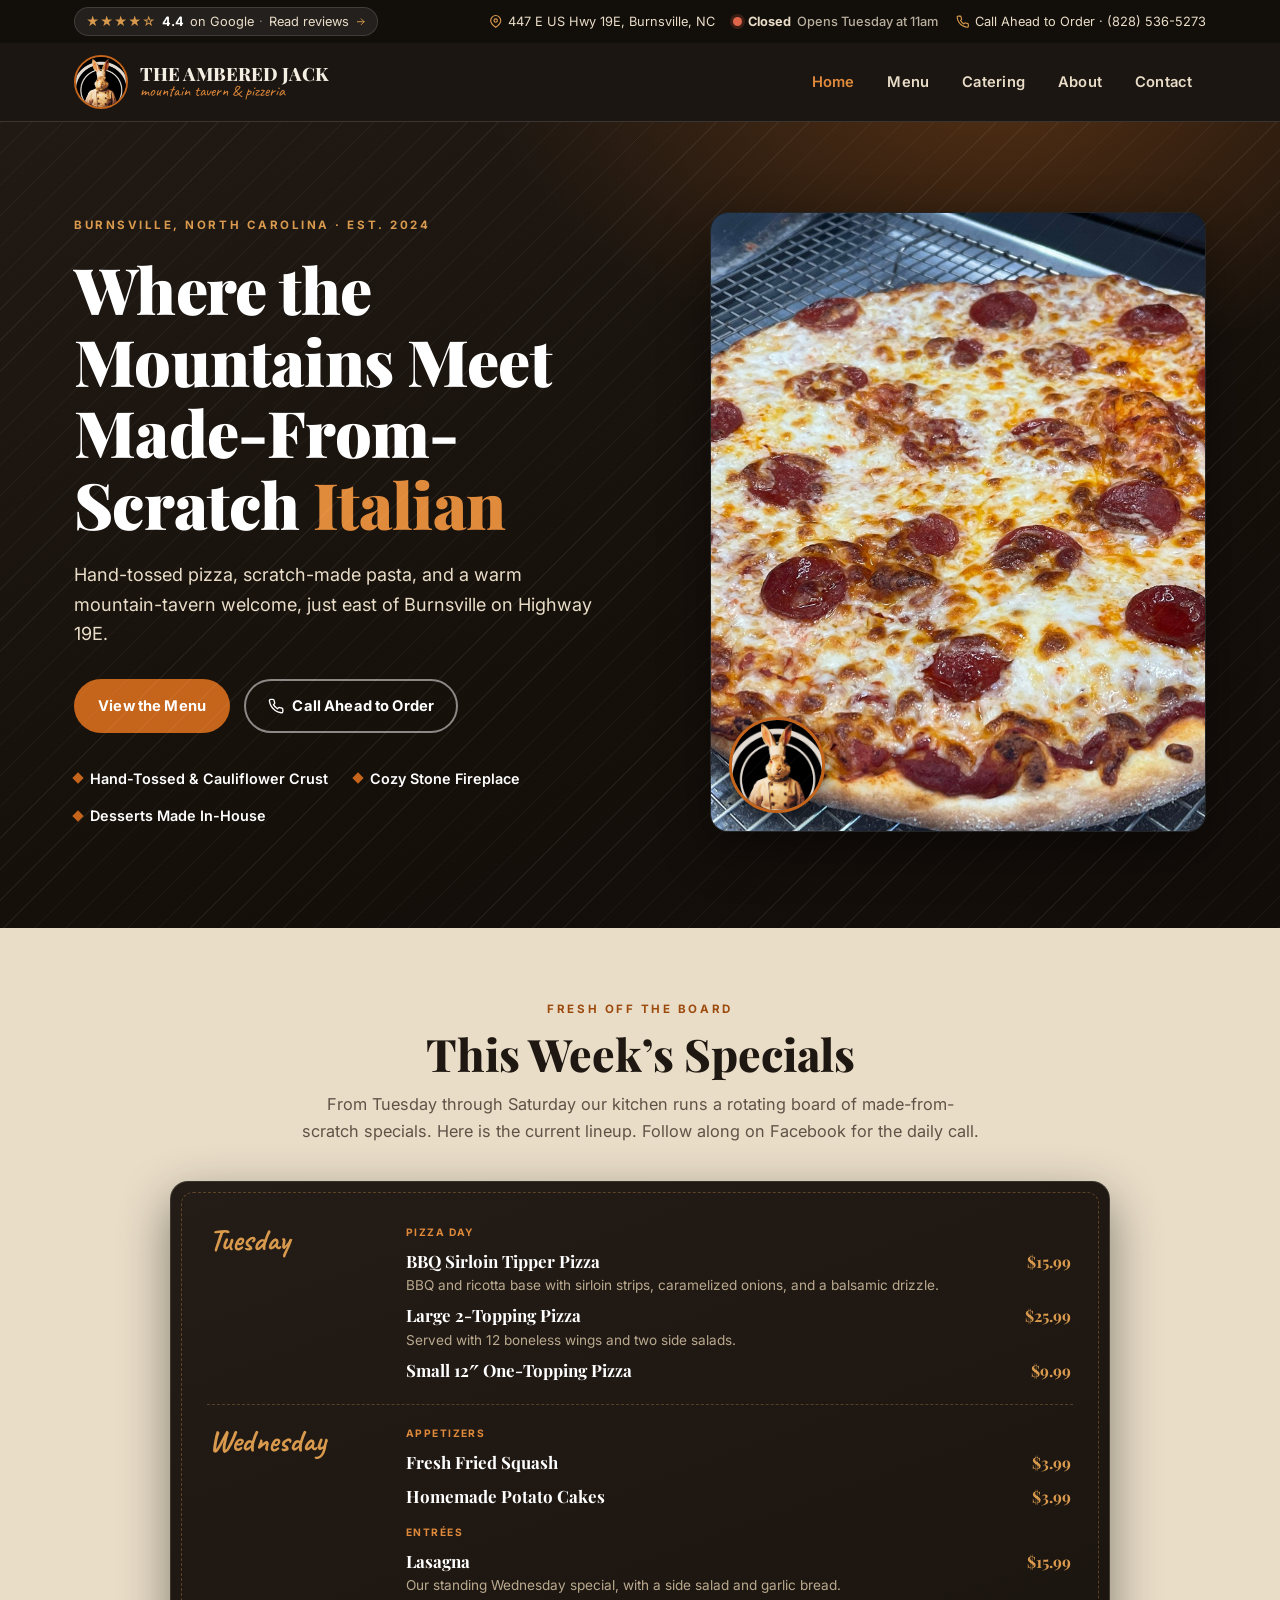
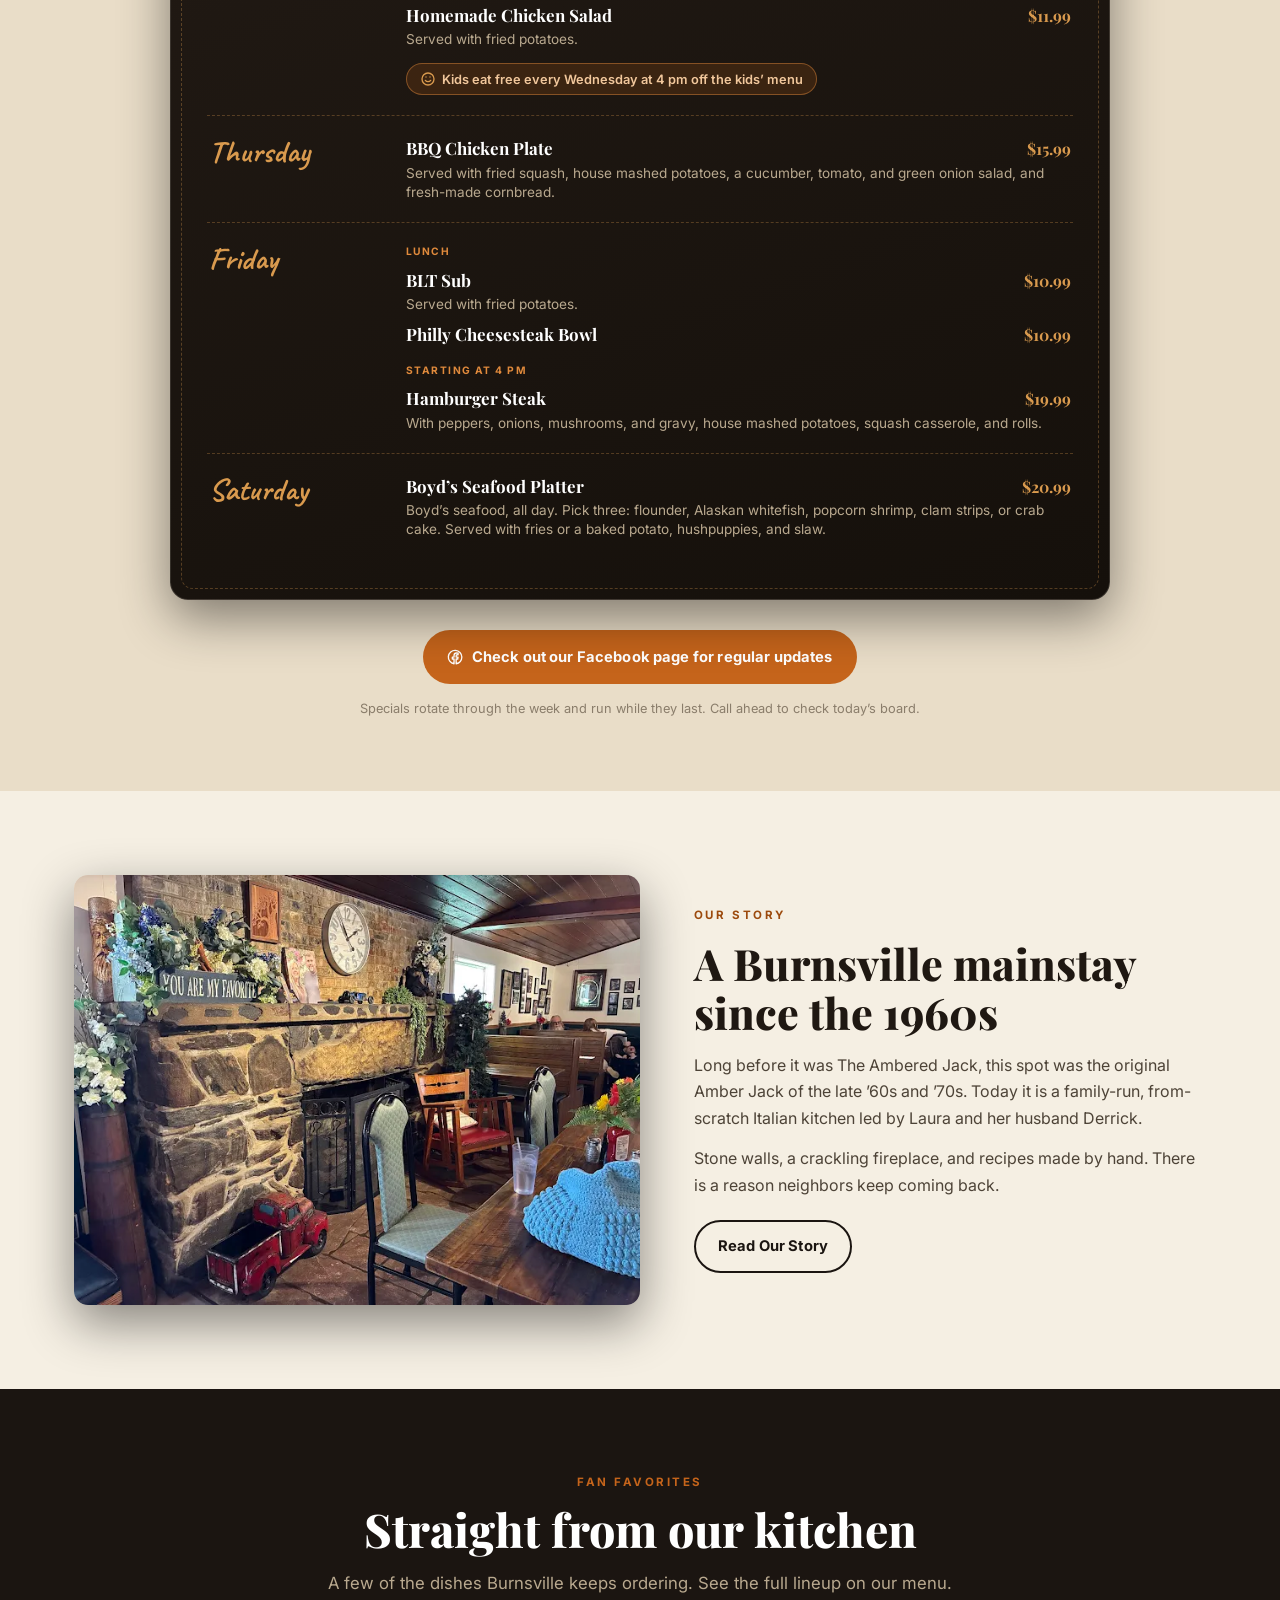
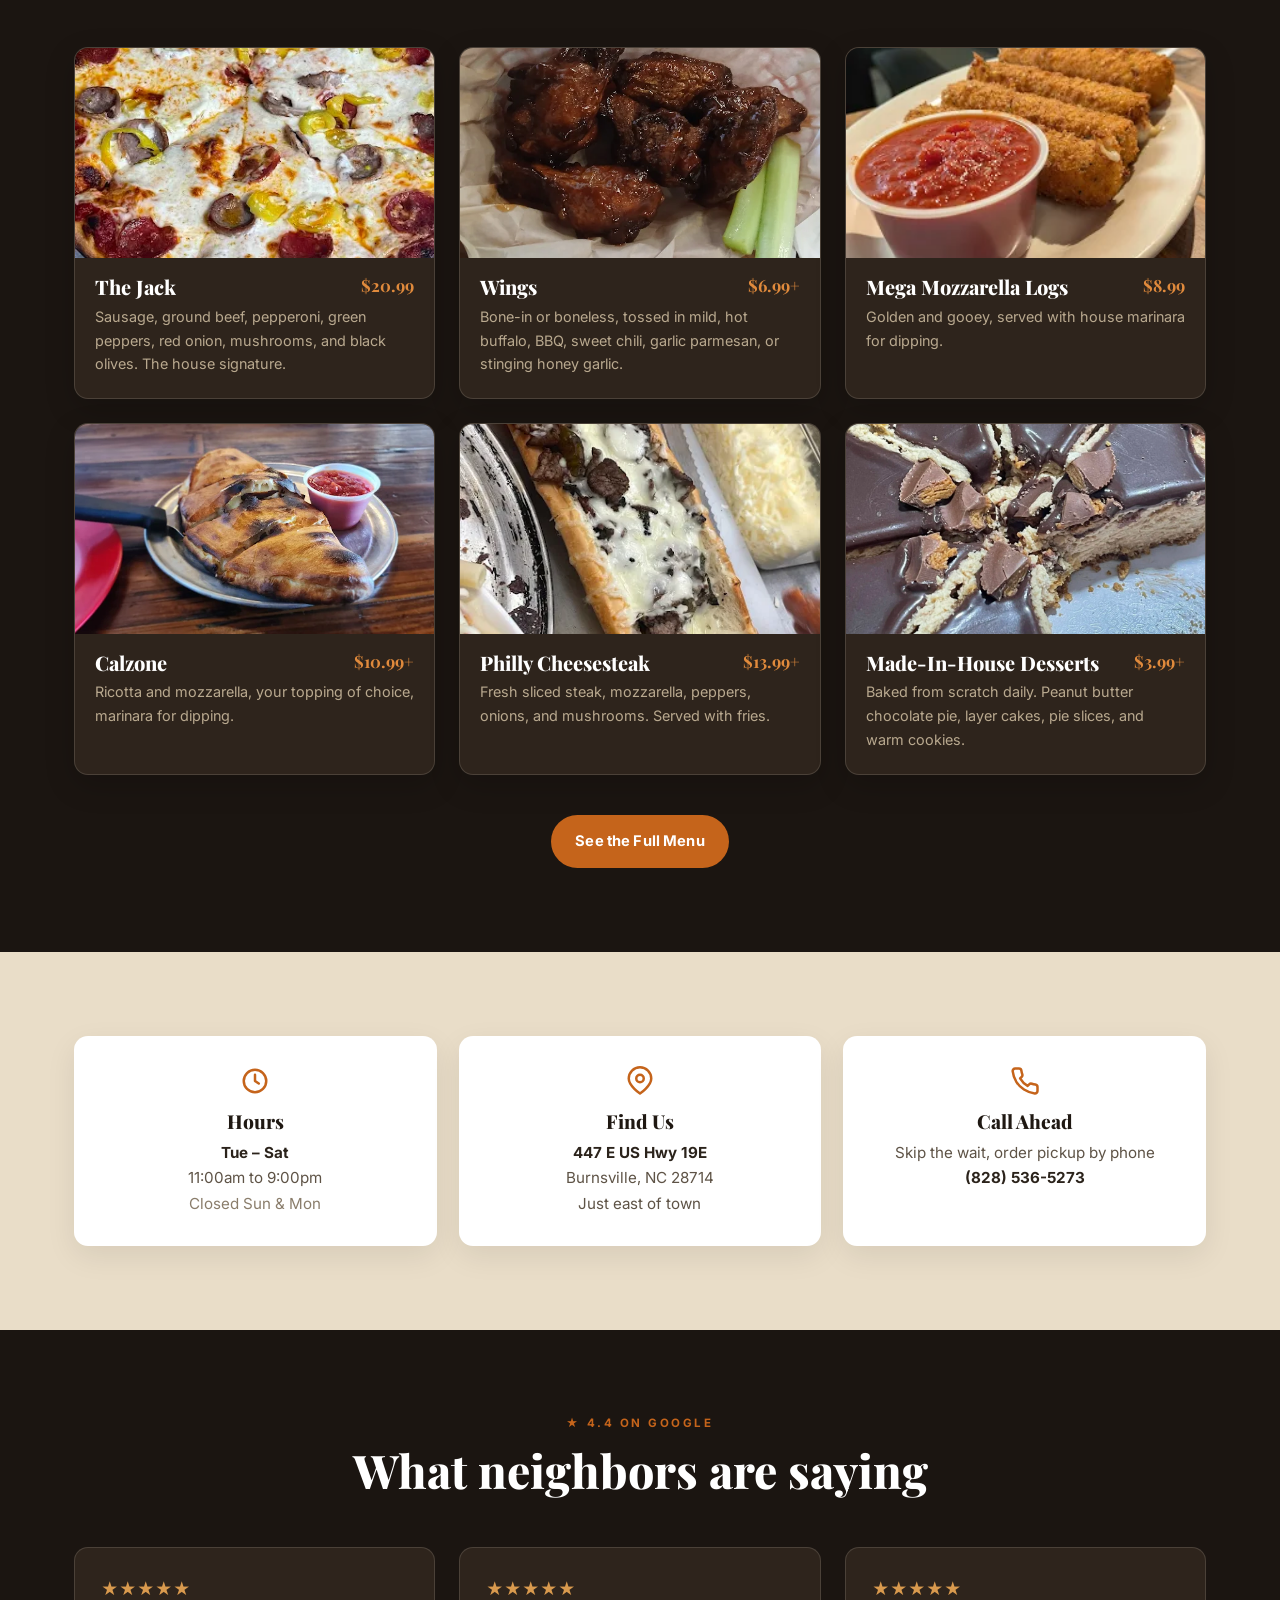
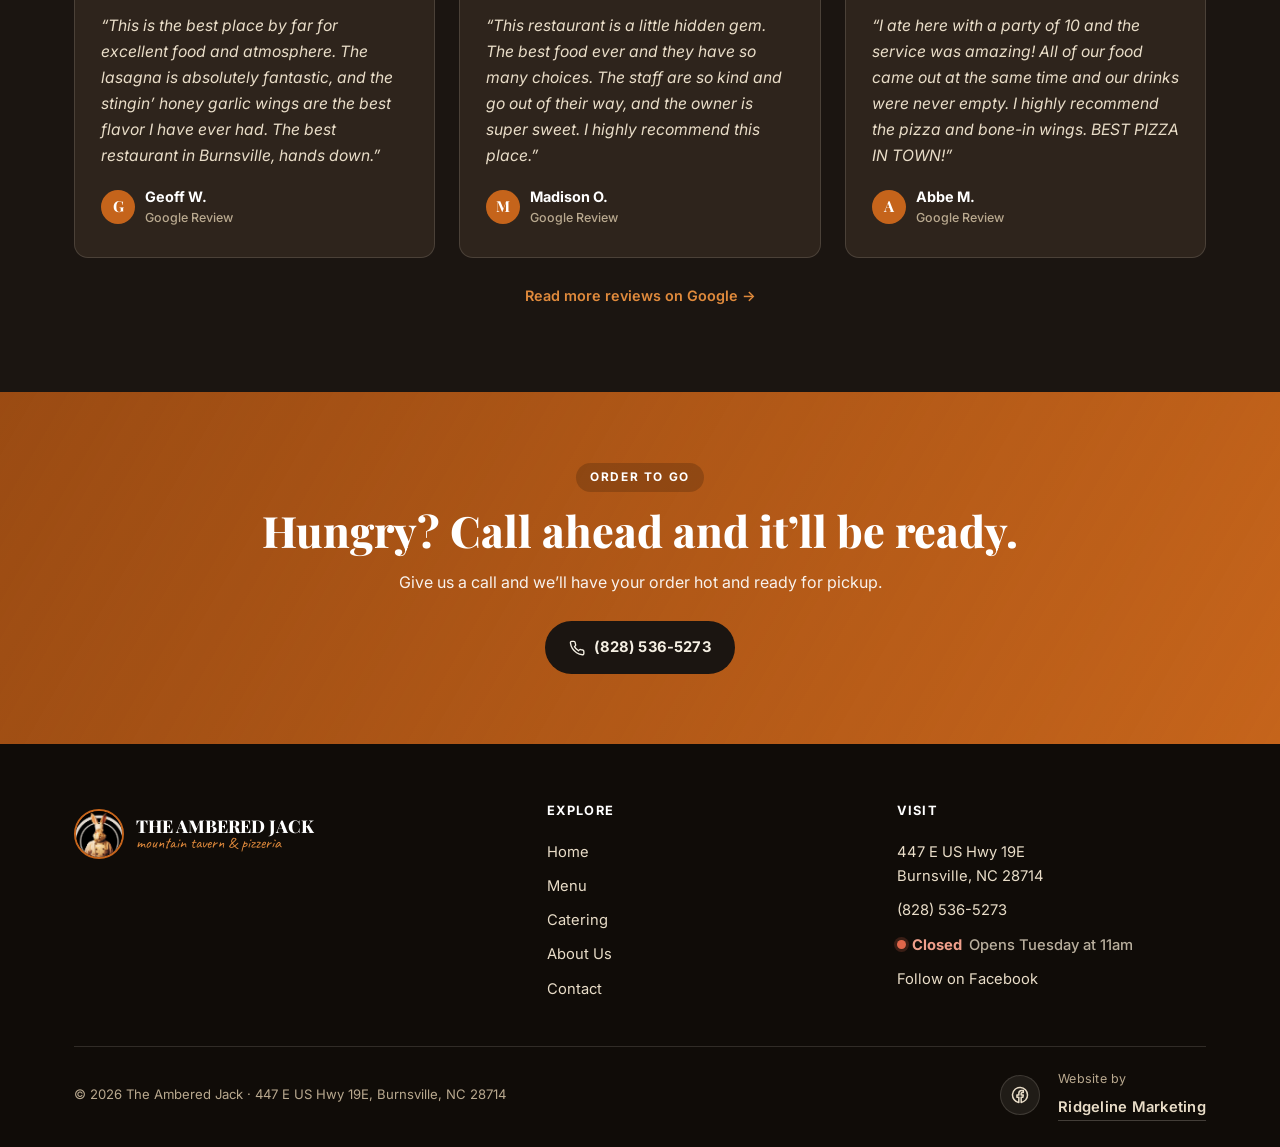
==== site/index.html @ 052a8a55 "Initial commit: Ambered Jack site for git-connected Cloudflare Pages Current live site prepared for " ====
<!DOCTYPE html>
<html lang="en">
<head>
<meta charset="UTF-8">
<meta name="viewport" content="width=device-width, initial-scale=1.0">
<title>The Ambered Jack | Scratch Italian &amp; Pizza in Burnsville, NC</title>
<meta name="description" content="Family-run, made-from-scratch Italian kitchen and pizzeria in Burnsville, NC. Hand-tossed pizza, scratch pasta, subs, salads, wings, and house-baked desserts. Call ahead: (828) 536-5273.">
<!-- Domain confirmed by owner 2026-06-24: amberedjack.com. All absolute URLs (canonical, og:url, og:image, JSON-LD, sitemap) use it. -->
<link rel="canonical" href="https://www.amberedjack.com/">
<link rel="icon" href="assets/favicon.ico" sizes="any">
<link rel="icon" type="image/png" sizes="192x192" href="assets/favicon-192.png">
<link rel="icon" type="image/png" sizes="512x512" href="assets/favicon-512.png">
<link rel="apple-touch-icon" href="assets/favicon-180.png">
<link rel="manifest" href="site.webmanifest">
<meta name="theme-color" content="#120e0a">
<meta property="og:type" content="restaurant">
<meta property="og:site_name" content="The Ambered Jack">
<meta property="og:title" content="The Ambered Jack | Scratch Italian &amp; Pizza in Burnsville, NC">
<meta property="og:description" content="Hand-tossed pizza, scratch pasta, and a warm mountain-tavern welcome just east of Burnsville on Highway 19E.">
<meta property="og:url" content="https://www.amberedjack.com/">
<meta property="og:image" content="https://www.amberedjack.com/assets/pepperoni-pizza.jpg">
<meta property="og:image:alt" content="Fresh pepperoni pizza from The Ambered Jack">
<meta name="twitter:card" content="summary_large_image">
<meta name="twitter:title" content="The Ambered Jack | Scratch Italian &amp; Pizza in Burnsville, NC">
<meta name="twitter:description" content="Hand-tossed pizza, scratch pasta, and a warm mountain-tavern welcome in Burnsville, NC.">
<meta name="twitter:image" content="https://www.amberedjack.com/assets/pepperoni-pizza.jpg">
<link rel="preconnect" href="https://fonts.googleapis.com">
<link rel="preconnect" href="https://fonts.gstatic.com" crossorigin>
<link href="https://fonts.googleapis.com/css2?family=Playfair+Display:wght@500;600;700;800;900&family=Inter:wght@400;500;600;700&family=Caveat:wght@600;700&display=swap" rel="stylesheet">
<link rel="stylesheet" href="css/style.css">
<!-- HOURS SOURCE OF TRUTH: Tue to Sat 11:00am to 9:00pm; closed Sun and Mon.
     If this ever changes, update it in: the top bar, the mobile hours strip, the info strip below,
     the contact page table, the footer, AND the JSON-LD openingHoursSpecification. -->
<script type="application/ld+json">
{
  "@context": "https://schema.org",
  "@type": "Restaurant",
  "name": "The Ambered Jack",
  "servesCuisine": ["Italian", "Pizza"],
  "priceRange": "$$",
  "telephone": "+1-828-536-5273",
  "url": "https://www.amberedjack.com",
  "menu": "https://www.amberedjack.com/menu",
  "image": "https://www.amberedjack.com/assets/pepperoni-pizza.jpg",
  "acceptsReservations": "False",
  "address": {"@type": "PostalAddress","streetAddress": "447 E US Hwy 19E","addressLocality": "Burnsville","addressRegion": "NC","postalCode": "28714","addressCountry": "US"},
  "geo": {"@type": "GeoCoordinates","latitude": 35.9186014,"longitude": -82.2734526},
  "openingHoursSpecification": [{"@type":"OpeningHoursSpecification","dayOfWeek":["Tuesday","Wednesday","Thursday","Friday","Saturday"],"opens":"11:00","closes":"21:00"}],
  "sameAs": ["https://www.facebook.com/theamberedjack/"]
}
</script>
<script>document.documentElement.classList.add('js');</script>
<!-- Google Analytics (GA4). TODO(owner): replace G-XXXXXXXXXX with the real GA4 Measurement ID before launch.
     Keep this ID identical on every page so one find/replace updates them all. -->
<script async src="https://www.googletagmanager.com/gtag/js?id=G-XXXXXXXXXX"></script>
<script>
  window.dataLayer = window.dataLayer || [];
  function gtag(){dataLayer.push(arguments);}
  gtag('js', new Date());
  gtag('config', 'G-XXXXXXXXXX');
</script>
</head>
<body>

<a class="skip-link" href="#main">Skip to content</a>

<!-- MOBILE QUICK-ACTION BAR (phones only) -->
<nav class="mobile-bar" aria-label="Quick actions">
  <a href="tel:18285365273"><svg class="ic" viewBox="0 0 24 24"><path d="M22 16.92v3a2 2 0 0 1-2.18 2 19.8 19.8 0 0 1-8.63-3.07 19.5 19.5 0 0 1-6-6A19.8 19.8 0 0 1 2.12 4.18 2 2 0 0 1 4.11 2h3a2 2 0 0 1 2 1.72c.13.96.36 1.9.7 2.81a2 2 0 0 1-.45 2.11L8.09 9.91a16 16 0 0 0 6 6l1.27-1.27a2 2 0 0 1 2.11-.45c.91.34 1.85.57 2.81.7A2 2 0 0 1 22 16.92z"/></svg><span>Call</span></a>
  <a href="menu.html"><svg class="ic" viewBox="0 0 24 24"><path d="M21 15v4a2 2 0 0 1-2 2H5a2 2 0 0 1-2-2v-4"/><path d="M7 10l5 5 5-5"/><path d="M12 15V3"/></svg><span>Menu</span></a>
  <a href="https://www.google.com/maps/dir/?api=1&destination=The+Ambered+Jack+447+E+US+Hwy+19E+Burnsville+NC" target="_blank" rel="noopener"><svg class="ic" viewBox="0 0 24 24"><path d="M21 10c0 6-9 12-9 12s-9-6-9-12a9 9 0 0 1 18 0z"/><circle cx="12" cy="10" r="3"/></svg><span>Directions</span></a>
</nav>

<!-- MOBILE HOURS STRIP (phones only, glanceable) -->
<div class="mobile-hours"><svg class="ic" viewBox="0 0 24 24"><circle cx="12" cy="12" r="9"/><path d="M12 7v5l3 2"/></svg> Open <b>Tue–Sat · 11am–9pm</b> · Closed Sun &amp; Mon</div>

<!-- TOP BAR -->
<div class="topbar">
  <div class="wrap">
    <div class="tb-left">
      <!-- TODO(owner): 4.4 is the current Google rating (confirmed by owner 2026-06-24). -->
      <a href="https://www.google.com/search?q=The+Ambered+Jack+Burnsville+NC" target="_blank" rel="noopener" class="reviews-badge">
        <span class="stars" aria-hidden="true">★★★★☆</span> <b style="color:#fff">4.4</b> on Google <span style="opacity:.5">·</span> Read reviews
        <svg class="ic" viewBox="0 0 24 24" style="width:.9em" aria-hidden="true"><path d="M5 12h14"/><path d="M13 6l6 6-6 6"/></svg>
      </a>
    </div>
    <div class="tb-right">
      <a href="https://www.google.com/maps/search/?api=1&query=The+Ambered+Jack+447+E+US+Hwy+19E+Burnsville+NC" target="_blank" rel="noopener"><svg class="ic" viewBox="0 0 24 24" aria-hidden="true"><path d="M21 10c0 6-9 12-9 12s-9-6-9-12a9 9 0 0 1 18 0z"/><circle cx="12" cy="10" r="3"/></svg> 447 E US Hwy 19E, Burnsville, NC</a>
      <a href="contact.html" class="tb-hours" aria-label="Hours and open status"><span class="status-chip" data-status><span class="sc-dot" aria-hidden="true"></span><b data-status-label>Hours</b> <span data-status-detail></span></span><span class="tb-hours-static"><svg class="ic" viewBox="0 0 24 24" aria-hidden="true"><circle cx="12" cy="12" r="9"/><path d="M12 7v5l3 2"/></svg> Tue–Sat · 11am–9pm</span></a>
      <a href="tel:18285365273"><svg class="ic" viewBox="0 0 24 24" aria-hidden="true"><path d="M22 16.92v3a2 2 0 0 1-2.18 2 19.8 19.8 0 0 1-8.63-3.07 19.5 19.5 0 0 1-6-6A19.8 19.8 0 0 1 2.12 4.18 2 2 0 0 1 4.11 2h3a2 2 0 0 1 2 1.72c.13.96.36 1.9.7 2.81a2 2 0 0 1-.45 2.11L8.09 9.91a16 16 0 0 0 6 6l1.27-1.27a2 2 0 0 1 2.11-.45c.91.34 1.85.57 2.81.7A2 2 0 0 1 22 16.92z"/></svg> Call Ahead to Order · (828) 536-5273</a>
    </div>
  </div>
</div>

<!-- HEADER -->
<header class="nav">
  <div class="wrap">
    <a href="index.html" class="brand" aria-label="The Ambered Jack, home">
      <img src="assets/logo-mark.png" alt="The Ambered Jack logo" width="54" height="54">
      <div>
        <div class="bt">THE AMBERED JACK</div>
        <div class="bs">mountain tavern &amp; pizzeria</div>
      </div>
    </a>
    <button class="nav-toggle" type="button" aria-label="Open menu" aria-expanded="false" aria-controls="primary-nav">
      <span class="nav-toggle-bars" aria-hidden="true"></span>
    </button>
    <nav class="links" id="primary-nav" aria-label="Primary">
      <a href="index.html" aria-current="page">Home</a>
      <a href="menu.html">Menu</a>
      <a href="catering.html">Catering</a>
      <a href="about.html">About</a>
      <a href="contact.html">Contact</a>
    </nav>
  </div>
</header>
<div class="drawer-backdrop" hidden></div>

<main id="main">

  <section class="hero">
    <div class="wrap">
      <div class="hero-copy">
        <div class="eyebrow">Burnsville, North Carolina · Est. 2024</div>
        <h1>Where the Mountains Meet<br>Made-From-Scratch <span class="amb">Italian</span></h1>
        <p class="lead">Hand-tossed pizza, scratch-made pasta, and a warm mountain-tavern welcome, just east of Burnsville on Highway 19E.</p>
        <div class="hero-cta">
          <a class="btn btn-amber" href="menu.html">View the Menu</a>
          <a class="btn btn-ghost" href="tel:18285365273"><svg class="ic" viewBox="0 0 24 24" aria-hidden="true"><path d="M22 16.92v3a2 2 0 0 1-2.18 2 19.8 19.8 0 0 1-8.63-3.07 19.5 19.5 0 0 1-6-6A19.8 19.8 0 0 1 2.12 4.18 2 2 0 0 1 4.11 2h3a2 2 0 0 1 2 1.72c.13.96.36 1.9.7 2.81a2 2 0 0 1-.45 2.11L8.09 9.91a16 16 0 0 0 6 6l1.27-1.27a2 2 0 0 1 2.11-.45c.91.34 1.85.57 2.81.7A2 2 0 0 1 22 16.92z"/></svg> Call Ahead to Order</a>
        </div>
        <div class="meta-strip">
          <span><b>Hand-Tossed &amp; Cauliflower Crust</b></span>
          <span><b>Cozy Stone Fireplace</b></span>
          <span><b>Desserts Made In-House</b></span>
        </div>
      </div>
      <div class="hero-photo">
        <!-- TODO(owner): replace with a high-resolution hero photo (food or interior). Current shot is a phone photo. -->
        <img class="main" src="assets/pepperoni-pizza.jpg" alt="Fresh pepperoni pizza from The Ambered Jack" width="1536" height="2048" fetchpriority="high" decoding="async">
        <img class="badge" src="assets/logo-mark.png" alt="" width="96" height="96" decoding="async">
      </div>
    </div>
  </section>

  <!-- SPECIALS section -->
  <section class="specials-sec reveal" id="specials">
    <div class="wrap">
      <div class="specials-head">
        <div class="eyebrow">Fresh Off the Board</div>
        <h2>This Week’s Specials</h2>
        <p>From Tuesday through Saturday our kitchen runs a rotating board of made-from-scratch specials. Here is the current lineup. Follow along on Facebook for the daily call.</p>
      </div>
      <div class="board">
        <!-- ===== WEEKLY SPECIALS — edit below each week =====
             ONE <div class="day-row"> per day: an <h3 class="day-label"> (the day) plus a
             <div class="day-items"> holding that day's specials. Never split a day across rows.
             Inside .day-items, list in course order: appetizers, then entrees, then dessert.
             Each item is a <div class="sp-line"> with an <span class="sp-item"> name and an
             optional <span class="sp-price">, followed by an optional <div class="sp-note">.
             Use a <div class="sp-cat"> label (Appetizers / Entrees / Dessert) when a day has
             more than one course. -->
        <div class="specials-board">

          <div class="day-row">
            <h3 class="day-label">Tuesday</h3>
            <div class="day-items">
              <div class="sp-cat">Pizza Day</div>
              <div class="sp-line"><span class="sp-item">BBQ Sirloin Tipper Pizza</span><span class="sp-price">$15.99</span></div>
              <div class="sp-note">BBQ and ricotta base with sirloin strips, caramelized onions, and a balsamic drizzle.</div>
              <div class="sp-line"><span class="sp-item">Large 2-Topping Pizza</span><span class="sp-price">$25.99</span></div>
              <div class="sp-note">Served with 12 boneless wings and two side salads.</div>
              <div class="sp-line"><span class="sp-item">Small 12″ One-Topping Pizza</span><span class="sp-price">$9.99</span></div>
            </div>
          </div>

          <div class="day-row">
            <h3 class="day-label">Wednesday</h3>
            <div class="day-items">
              <div class="sp-cat">Appetizers</div>
              <div class="sp-line"><span class="sp-item">Fresh Fried Squash</span><span class="sp-price">$3.99</span></div>
              <div class="sp-line"><span class="sp-item">Homemade Potato Cakes</span><span class="sp-price">$3.99</span></div>
              <div class="sp-cat">Entrées</div>
              <div class="sp-line"><span class="sp-item">Lasagna</span><span class="sp-price">$15.99</span></div>
              <div class="sp-note">Our standing Wednesday special, with a side salad and garlic bread.</div>
              <div class="sp-line"><span class="sp-item">Homemade Chicken Salad</span><span class="sp-price">$11.99</span></div>
              <div class="sp-note">Served with fried potatoes.</div>
              <div class="kids-free"><svg class="ic" viewBox="0 0 24 24" aria-hidden="true"><circle cx="12" cy="12" r="9"/><path d="M8 14s1.5 2 4 2 4-2 4-2"/><path d="M9 9h.01"/><path d="M15 9h.01"/></svg> Kids eat free every Wednesday at 4 pm off the kids’ menu</div>
            </div>
          </div>

          <div class="day-row">
            <h3 class="day-label">Thursday</h3>
            <div class="day-items">
              <div class="sp-line"><span class="sp-item">BBQ Chicken Plate</span><span class="sp-price">$15.99</span></div>
              <div class="sp-note">Served with fried squash, house mashed potatoes, a cucumber, tomato, and green onion salad, and fresh-made cornbread.</div>
            </div>
          </div>

          <div class="day-row">
            <h3 class="day-label">Friday</h3>
            <div class="day-items">
              <div class="sp-cat">Lunch</div>
              <div class="sp-line"><span class="sp-item">BLT Sub</span><span class="sp-price">$10.99</span></div>
              <div class="sp-note">Served with fried potatoes.</div>
              <div class="sp-line"><span class="sp-item">Philly Cheesesteak Bowl</span><span class="sp-price">$10.99</span></div>
              <div class="sp-cat">Starting at 4 pm</div>
              <div class="sp-line"><span class="sp-item">Hamburger Steak</span><span class="sp-price">$19.99</span></div>
              <div class="sp-note">With peppers, onions, mushrooms, and gravy, house mashed potatoes, squash casserole, and rolls.</div>
            </div>
          </div>

          <div class="day-row">
            <h3 class="day-label">Saturday</h3>
            <div class="day-items">
              <div class="sp-line"><span class="sp-item">Boyd’s Seafood Platter</span><span class="sp-price">$20.99</span></div>
              <div class="sp-note">Boyd’s seafood, all day. Pick three: flounder, Alaskan whitefish, popcorn shrimp, clam strips, or crab cake. Served with fries or a baked potato, hushpuppies, and slaw.</div>
            </div>
          </div>

          <!-- ===== END WEEKLY SPECIALS ===== -->
        </div>
      </div>
      <div class="specials-cta">
        <a class="btn btn-amber" href="https://www.facebook.com/theamberedjack/" target="_blank" rel="noopener">
          <svg class="ic" viewBox="0 0 24 24" fill="currentColor" stroke="none" aria-hidden="true"><path d="M22 12a10 10 0 1 0-11.56 9.88v-6.99H7.9V12h2.54V9.8c0-2.5 1.49-3.89 3.78-3.89 1.09 0 2.24.2 2.24.2v2.46h-1.26c-1.24 0-1.63.77-1.63 1.56V12h2.78l-.44 2.89h-2.34v6.99A10 10 0 0 0 22 12z"/></svg>
          Check out our Facebook page for regular updates
        </a>
      </div>
      <p class="specials-note">Specials rotate through the week and run while they last. Call ahead to check today’s board.</p>
    </div>
  </section>

  <!-- STORY TEASER -->
  <section class="reveal">
    <div class="wrap story">
      <div>
        <img src="assets/interior-fireplace.webp" alt="The Ambered Jack dining room with a stone fireplace" width="900" height="600" loading="lazy" decoding="async">
      </div>
      <div>
        <div class="eyebrow">Our Story</div>
        <h2>A Burnsville mainstay since the 1960s</h2>
        <p>Long before it was The Ambered Jack, this spot was the original Amber Jack of the late ’60s and ’70s. Today it is a family-run, from-scratch Italian kitchen led by Laura and her husband Derrick.</p>
        <p>Stone walls, a crackling fireplace, and recipes made by hand. There is a reason neighbors keep coming back.</p>
        <a class="btn btn-outline-dark" href="about.html" style="margin-top:8px">Read Our Story</a>
      </div>
    </div>
  </section>

  <!-- FEATURED DISHES -->
  <section class="on-dark reveal">
    <div class="wrap">
      <div class="sec-head">
        <div class="eyebrow">Fan Favorites</div>
        <h2>Straight from our kitchen</h2>
        <p>A few of the dishes Burnsville keeps ordering. See the full lineup on our menu.</p>
      </div>
      <div class="dish-grid">
        <div class="dish">
          <img src="assets/sausage-pepper-pizza.webp" alt="The Jack specialty pizza" width="600" height="420" loading="lazy" decoding="async">
          <div class="db"><h3>The Jack <span class="price">$20.99</span></h3><p>Sausage, ground beef, pepperoni, green peppers, red onion, mushrooms, and black olives. The house signature.</p></div>
        </div>
        <div class="dish">
          <img src="assets/wings.webp" alt="Chicken wings" width="600" height="420" loading="lazy" decoding="async">
          <div class="db"><h3>Wings <span class="price">$6.99+</span></h3><p>Bone-in or boneless, tossed in mild, hot buffalo, BBQ, sweet chili, garlic parmesan, or stinging honey garlic.</p></div>
        </div>
        <div class="dish">
          <img src="assets/mozz-sticks.webp" alt="Mega mozzarella logs" width="600" height="420" loading="lazy" decoding="async">
          <div class="db"><h3>Mega Mozzarella Logs <span class="price">$8.99</span></h3><p>Golden and gooey, served with house marinara for dipping.</p></div>
        </div>
        <div class="dish">
          <img src="assets/calzone.webp" alt="Calzone" width="600" height="420" loading="lazy" decoding="async">
          <div class="db"><h3>Calzone <span class="price">$10.99+</span></h3><p>Ricotta and mozzarella, your topping of choice, marinara for dipping.</p></div>
        </div>
        <div class="dish">
          <img src="assets/steak-cheese-sub.webp" alt="Philly cheesesteak sub" width="600" height="420" loading="lazy" decoding="async">
          <div class="db"><h3>Philly Cheesesteak <span class="price">$13.99+</span></h3><p>Fresh sliced steak, mozzarella, peppers, onions, and mushrooms. Served with fries.</p></div>
        </div>
        <div class="dish">
          <img src="assets/dessert-pbpie.webp" alt="House-made peanut butter chocolate pie" width="600" height="420" loading="lazy" decoding="async">
          <div class="db"><h3>Made-In-House Desserts <span class="price">$3.99+</span></h3><p>Baked from scratch daily. Peanut butter chocolate pie, layer cakes, pie slices, and warm cookies.</p></div>
        </div>
      </div>
      <div style="text-align:center;margin-top:40px"><a class="btn btn-amber" href="menu.html">See the Full Menu</a></div>
    </div>
  </section>

  <!-- INFO STRIP -->
  <section class="cream-2-bg reveal">
    <div class="wrap">
      <div class="infogrid">
        <div class="infocard">
          <svg class="ic" viewBox="0 0 24 24" aria-hidden="true"><circle cx="12" cy="12" r="9"/><path d="M12 7v5l3 2"/></svg><h3>Hours</h3>
          <p><b>Tue – Sat</b><br>11:00am to 9:00pm<br><span style="color:#8a7d6b">Closed Sun &amp; Mon</span></p>
        </div>
        <div class="infocard">
          <svg class="ic" viewBox="0 0 24 24" aria-hidden="true"><path d="M21 10c0 6-9 12-9 12s-9-6-9-12a9 9 0 0 1 18 0z"/><circle cx="12" cy="10" r="3"/></svg><h3>Find Us</h3>
          <p><b>447 E US Hwy 19E</b><br>Burnsville, NC 28714<br>Just east of town</p>
        </div>
        <div class="infocard">
          <svg class="ic" viewBox="0 0 24 24" aria-hidden="true"><path d="M22 16.92v3a2 2 0 0 1-2.18 2 19.8 19.8 0 0 1-8.63-3.07 19.5 19.5 0 0 1-6-6A19.8 19.8 0 0 1 2.12 4.18 2 2 0 0 1 4.11 2h3a2 2 0 0 1 2 1.72c.13.96.36 1.9.7 2.81a2 2 0 0 1-.45 2.11L8.09 9.91a16 16 0 0 0 6 6l1.27-1.27a2 2 0 0 1 2.11-.45c.91.34 1.85.57 2.81.7A2 2 0 0 1 22 16.92z"/></svg><h3>Call Ahead</h3>
          <p>Skip the wait, order pickup by phone<br><b>(828) 536-5273</b></p>
        </div>
      </div>
    </div>
  </section>

  <!-- REVIEWS — real 5-star Google reviews (lightly trimmed for length, verbatim core). -->
  <section class="on-dark reveal">
    <div class="wrap">
      <div class="sec-head">
        <div class="eyebrow">★ 4.4 on Google</div>
        <h2>What neighbors are saying</h2>
      </div>
      <div class="rev-grid">
        <div class="rev"><div class="stars" aria-hidden="true">★★★★★</div><p>“This is the best place by far for excellent food and atmosphere. The lasagna is absolutely fantastic, and the stingin’ honey garlic wings are the best flavor I have ever had. The best restaurant in Burnsville, hands down.”</p><div class="who"><span class="av" aria-hidden="true">G</span><div>Geoff W.<small>Google Review</small></div></div></div>
        <div class="rev"><div class="stars" aria-hidden="true">★★★★★</div><p>“This restaurant is a little hidden gem. The best food ever and they have so many choices. The staff are so kind and go out of their way, and the owner is super sweet. I highly recommend this place.”</p><div class="who"><span class="av" aria-hidden="true">M</span><div>Madison O.<small>Google Review</small></div></div></div>
        <div class="rev"><div class="stars" aria-hidden="true">★★★★★</div><p>“I ate here with a party of 10 and the service was amazing! All of our food came out at the same time and our drinks were never empty. I highly recommend the pizza and bone-in wings. BEST PIZZA IN TOWN!”</p><div class="who"><span class="av" aria-hidden="true">A</span><div>Abbe M.<small>Google Review</small></div></div></div>
      </div>
      <p style="text-align:center;margin-top:26px;font-size:.9rem"><a href="https://www.google.com/search?q=The+Ambered+Jack+Burnsville+NC" target="_blank" rel="noopener" style="color:var(--amber-lt);font-weight:600">Read more reviews on Google →</a></p>
    </div>
  </section>

  <!-- CTA BAND -->
  <section class="ctaband reveal">
    <div class="wrap">
      <span class="pill">Order to Go</span>
      <h2>Hungry? Call ahead and it’ll be ready.</h2>
      <p>Give us a call and we’ll have your order hot and ready for pickup.</p>
      <a class="btn btn-dark" href="tel:18285365273"><svg class="ic" viewBox="0 0 24 24" aria-hidden="true"><path d="M22 16.92v3a2 2 0 0 1-2.18 2 19.8 19.8 0 0 1-8.63-3.07 19.5 19.5 0 0 1-6-6A19.8 19.8 0 0 1 2.12 4.18 2 2 0 0 1 4.11 2h3a2 2 0 0 1 2 1.72c.13.96.36 1.9.7 2.81a2 2 0 0 1-.45 2.11L8.09 9.91a16 16 0 0 0 6 6l1.27-1.27a2 2 0 0 1 2.11-.45c.91.34 1.85.57 2.81.7A2 2 0 0 1 22 16.92z"/></svg> (828) 536-5273</a>
    </div>
  </section>
</main>

<!-- FOOTER -->
<footer>
  <div class="wrap">
    <div class="foot-grid">
      <div>
        <a href="index.html" class="brand" style="margin-bottom:4px">
          <img src="assets/logo-mark.png" alt="" width="50" height="50" loading="lazy" style="height:50px;width:50px;border-radius:50%;border:2px solid var(--amber)">
          <div><div class="bt" style="font-family:'Playfair Display';font-weight:800;font-size:1.1rem">THE AMBERED JACK</div><div class="bs" style="font-family:'Caveat';color:var(--amber-lt)">mountain tavern &amp; pizzeria</div></div>
        </a>
      </div>
      <div>
        <h4>Explore</h4>
        <a href="index.html">Home</a>
        <a href="menu.html">Menu</a>
        <a href="catering.html">Catering</a>
        <a href="about.html">About Us</a>
        <a href="contact.html">Contact</a>
      </div>
      <div>
        <h4>Visit</h4>
        <a href="https://www.google.com/maps/search/?api=1&query=The+Ambered+Jack+447+E+US+Hwy+19E+Burnsville+NC" target="_blank" rel="noopener">447 E US Hwy 19E<br>Burnsville, NC 28714</a>
        <a href="tel:18285365273">(828) 536-5273</a>
        <div class="foot-hours"><span class="status-chip" data-status><span class="sc-dot" aria-hidden="true"></span><b data-status-label>Hours</b> <span data-status-detail></span></span><span class="foot-hours-static">Tue–Sat · 11am–9pm</span></div>
        <a href="https://www.facebook.com/theamberedjack/" target="_blank" rel="noopener">Follow on Facebook</a>
      </div>
    </div>

    <div class="foot-bottom">
      <span class="foot-copy">© <span id="yr">2026</span> The Ambered Jack · 447 E US Hwy 19E, Burnsville, NC 28714</span>
      <span class="foot-credit">Website by <a href="https://www.ridgelinewnc.com" target="_blank" rel="noopener">Ridgeline Marketing</a></span>
      <div class="foot-social">
        <a href="https://www.facebook.com/theamberedjack/" target="_blank" rel="noopener" aria-label="The Ambered Jack on Facebook">
          <svg class="ic" viewBox="0 0 24 24" fill="currentColor" stroke="none" aria-hidden="true"><path d="M22 12a10 10 0 1 0-11.56 9.88v-6.99H7.9V12h2.54V9.8c0-2.5 1.49-3.89 3.78-3.89 1.09 0 2.24.2 2.24.2v2.46h-1.26c-1.24 0-1.63.77-1.63 1.56V12h2.78l-.44 2.89h-2.34v6.99A10 10 0 0 0 22 12z"/></svg>
        </a>
      </div>
    </div>
  </div>
</footer>

<script src="js/site.js" defer></script>
<script src="js/script.js" defer></script>
</body>
</html>
---- site/css/style.css ----
/* ==========================================================================
   The Ambered Jack - shared stylesheet (extracted from the single-file mockup)
   Design system preserved exactly: ink/amber/gold/cream palette, Playfair/Inter/Caveat.
   ========================================================================== */
:root{
  --ink:#1b1511;--ink-2:#241c16;--ink-3:#2e241c;
  --amber:#c5641b;--amber-lt:#e08a3c;--gold:#d99a4e;
  --amber-text:#9c4a0d; /* AA-safe amber for small text on light backgrounds (>=4.5:1 on cream/cream-2/white) */
  --cream:#f5efe3;--cream-2:#e9ddc8;--stone:#b9a98f;
  --line:rgba(245,239,227,.14);--maxw:1180px;--shadow:0 18px 50px rgba(0,0,0,.45);
}
*{box-sizing:border-box;margin:0;padding:0}
html{scroll-behavior:smooth}
body{font-family:'Inter',system-ui,sans-serif;color:#322a22;background:var(--cream);line-height:1.65;-webkit-font-smoothing:antialiased}
h1,h2,h3,h4{font-family:'Playfair Display',serif;line-height:1.12;color:#1f1812;font-weight:800}
a{color:inherit;text-decoration:none}
img{display:block;max-width:100%}
.wrap{max-width:var(--maxw);margin:0 auto;padding:0 24px}
.eyebrow{font-family:'Inter';font-weight:700;letter-spacing:.22em;text-transform:uppercase;font-size:.72rem;color:var(--amber-text)}
.script{font-family:'Caveat',cursive;color:var(--amber-lt)}
.ic{width:1.05em;height:1.05em;display:inline-block;vertical-align:-.16em;stroke:currentColor;fill:none;stroke-width:2;stroke-linecap:round;stroke-linejoin:round}

/* accessibility: skip link + visible focus */
.skip-link{position:absolute;left:-999px;top:0;z-index:200;background:var(--amber);color:#fff;padding:10px 16px;border-radius:0 0 8px 0;font-weight:700}
.skip-link:focus{left:0}
a:focus-visible,button:focus-visible,input:focus-visible,select:focus-visible,textarea:focus-visible{outline:3px solid var(--amber-lt);outline-offset:2px;border-radius:4px}

.btn{display:inline-flex;align-items:center;gap:.55em;font-weight:700;font-size:.92rem;padding:.85em 1.5em;border-radius:999px;cursor:pointer;border:2px solid transparent;transition:.2s;letter-spacing:.01em}
.btn .ic{width:1.1em;height:1.1em}
.btn-amber{background:var(--amber);color:#fff}
.btn-amber:hover{background:#ad5312;transform:translateY(-2px)}
.btn-ghost{background:transparent;border-color:rgba(255,255,255,.5);color:#fff}
.btn-ghost:hover{background:rgba(255,255,255,.12);border-color:#fff}
.btn-dark{background:var(--ink);color:var(--cream)}
.btn-dark:hover{background:#000;transform:translateY(-2px)}
.btn-outline-dark{border-color:var(--ink);color:var(--ink)}
.btn-outline-dark:hover{background:var(--ink);color:var(--cream)}

/* ---------- TOP BAR ---------- */
.topbar{background:#120e0a;color:var(--cream);font-size:.8rem}
.topbar .wrap{display:flex;justify-content:space-between;align-items:center;gap:16px;padding-top:7px;padding-bottom:7px}
.topbar a{color:var(--cream-2);display:inline-flex;align-items:center;gap:.45em}
.topbar a:hover{color:#fff}
.topbar .ic{color:var(--gold)}
.reviews-badge{display:inline-flex;align-items:center;gap:.5em;background:rgba(255,255,255,.08);padding:3px 11px;border-radius:999px;border:1px solid rgba(255,255,255,.12)}
.stars{color:var(--gold);letter-spacing:1px}
.topbar .tb-right{display:flex;gap:18px;align-items:center}

/* ---------- HEADER ---------- */
/* z-index 120 keeps the header (and the mobile drawer nested inside it) ABOVE the
   .drawer-backdrop (z-index 110). nav.links is trapped in this header's stacking
   context, so the header itself must outrank the backdrop or the backdrop covers
   the open drawer and the links become untappable. (See LLM-README Pitfall #11.) */
/* NOTE: no backdrop-filter here. A backdrop-filter establishes a containing block
   for fixed-position descendants, which threw the nested mobile nav drawer off the
   left edge of the screen (worse under mobile emulation). The header background is
   ~96% opaque, so the blur was invisible anyway. (See LLM-README Pitfall #14.) */
header.nav{position:sticky;top:0;z-index:120;background:rgba(20,15,11,.97);border-bottom:1px solid var(--line)}
.nav .wrap{display:flex;align-items:center;justify-content:space-between;padding-top:12px;padding-bottom:12px;gap:20px}
.brand{display:flex;align-items:center;gap:12px;cursor:pointer}
.brand img{height:54px;width:54px;border-radius:50%;object-fit:cover;border:2px solid var(--amber)}
.brand .bt{font-family:'Playfair Display';color:var(--cream);font-weight:800;font-size:1.15rem;line-height:1}
.brand .bs{font-family:'Caveat';color:var(--amber-lt);font-size:1rem;line-height:1}
nav.links{display:flex;gap:6px;align-items:center}
nav.links a{color:var(--cream-2);font-weight:600;font-size:.92rem;padding:.5em .9em;border-radius:8px;transition:.18s;letter-spacing:.02em;cursor:pointer}
nav.links a:hover{color:#fff;background:rgba(255,255,255,.07)}
nav.links a[aria-current="page"]{color:var(--amber-lt)}

/* ---------- HERO ---------- */
.hero{position:relative;color:var(--cream);padding:90px 0 96px;overflow:hidden;
      background:radial-gradient(820px 460px at 78% -5%,rgba(197,100,27,.32),transparent 62%),
                 linear-gradient(158deg,#211a14 0%,#16100b 60%,#120d09 100%)}
.hero::after{content:"";position:absolute;inset:0;opacity:.05;pointer-events:none;
      background-image:repeating-linear-gradient(135deg,#fff 0 1px,transparent 1px 22px)}
.hero .wrap{position:relative;display:grid;grid-template-columns:1.08fr .92fr;gap:54px;align-items:center}
.hero .eyebrow{color:var(--gold);margin-bottom:18px}
.hero h1{font-size:clamp(2.5rem,5vw,4.1rem);color:#fff;font-weight:900;letter-spacing:-.01em}
.hero h1 .amb{color:var(--amber-lt)}
.hero p.lead{max-width:520px;margin:20px 0 4px;font-size:1.13rem;color:var(--cream-2)}
.hero .hero-cta{display:flex;gap:14px;flex-wrap:wrap;margin-top:30px}
.hero .meta-strip{display:flex;gap:14px 26px;flex-wrap:wrap;margin-top:34px;color:var(--cream-2);font-size:.9rem;font-weight:500}
.hero .meta-strip span{display:inline-flex;align-items:center;gap:.55em}
.hero .meta-strip span::before{content:"";width:8px;height:8px;background:var(--amber);transform:rotate(45deg);flex:none}
.hero .meta-strip b{color:#fff;font-weight:600}
.hero-photo{position:relative;border-radius:18px;overflow:hidden;border:1px solid rgba(255,255,255,.14);box-shadow:var(--shadow);aspect-ratio:4/5;background:#000}
.hero-photo img.main{width:100%;height:100%;object-fit:cover}
.hero-photo img.badge{position:absolute;left:18px;bottom:18px;width:96px;height:96px;border-radius:50%;object-fit:cover;background:#000;border:3px solid var(--amber);box-shadow:0 10px 26px rgba(0,0,0,.55)}

/* ---------- SECTION SHELLS ---------- */
section{padding:84px 0}
.sec-head{text-align:center;max-width:680px;margin:0 auto 50px}
.sec-head h2{font-size:clamp(2rem,4vw,2.9rem);margin:12px 0 14px}
.sec-head p{color:#5e5346;font-size:1.05rem}
.on-dark{background:var(--ink);color:var(--cream)}
.on-dark h2,.on-dark h3{color:#fff}
.on-dark .sec-head p{color:var(--stone)}
.on-dark .eyebrow{color:var(--amber)} /* keep the brighter amber for eyebrows on dark sections */
.cream-2-bg{background:var(--cream-2)}
.rule{height:3px;width:64px;background:var(--amber);border-radius:3px;margin:0 auto}

/* story teaser */
.story{display:grid;grid-template-columns:1.05fr .95fr;gap:54px;align-items:center}
.story img{border-radius:14px;box-shadow:var(--shadow);width:100%;height:430px;object-fit:cover;object-position:center 38%}
.story h2{font-size:clamp(1.9rem,3.6vw,2.7rem);margin:14px 0 16px}
.story p{margin-bottom:14px;color:#4d4337}

/* featured dishes */
.dish-grid{display:grid;grid-template-columns:repeat(3,1fr);gap:24px}
.dish{background:var(--ink-3);border-radius:14px;overflow:hidden;box-shadow:0 10px 30px rgba(0,0,0,.18);transition:.25s;border:1px solid var(--line)}
.dish:hover{transform:translateY(-6px);box-shadow:0 20px 44px rgba(0,0,0,.30)}
.dish img{height:210px;width:100%;object-fit:cover}
.dish .db{padding:18px 20px 22px}
.dish h3{font-size:1.25rem;margin-bottom:6px;color:#fff}
.dish p{font-size:.9rem;color:var(--stone);margin:0}
.dish .price{color:var(--amber-lt);font-weight:700;font-family:'Playfair Display';font-size:1.05rem;float:right}

/* info strip */
.infogrid{display:grid;grid-template-columns:repeat(3,1fr);gap:22px}
.infocard{background:#fff;border-radius:14px;padding:30px 28px;box-shadow:0 10px 30px rgba(0,0,0,.08);text-align:center}
.infocard .ic{width:30px;height:30px;color:var(--amber);margin-bottom:10px}
.infocard h3{font-size:1.2rem;margin-bottom:8px}
.infocard p{color:#5e5346;font-size:.95rem;margin:0}
.infocard p b{color:#2b231b}

/* reviews */
.rev-grid{display:grid;grid-template-columns:repeat(3,1fr);gap:24px}
.rev{background:var(--ink-3);border:1px solid var(--line);border-radius:14px;padding:28px 26px}
.rev .stars{font-size:1.05rem;margin-bottom:10px}
.rev p{color:var(--cream-2);font-size:.98rem;font-style:italic;margin-bottom:16px}
.rev .who{color:#fff;font-weight:700;font-size:.9rem;display:flex;align-items:center;gap:10px}
.rev .who .av{width:34px;height:34px;border-radius:50%;background:var(--amber);color:#fff;display:flex;align-items:center;justify-content:center;font-family:'Playfair Display';font-size:.95rem;flex:none}
.rev .who small{display:block;color:var(--stone);font-weight:500;font-style:normal;font-size:.78rem}

/* CTA band */
.ctaband{background:linear-gradient(120deg,rgba(120,55,12,.55),transparent),var(--amber);color:#fff;text-align:center;padding:70px 0}
.ctaband h2{color:#fff;font-size:clamp(1.9rem,4vw,2.7rem)}
.ctaband p{max-width:560px;margin:14px auto 26px;color:#fff;opacity:.92}
.ctaband .btn-dark{background:#1b1511}
.ctaband .pill{display:inline-block;background:rgba(0,0,0,.18);color:#fff;font-size:.74rem;font-weight:700;letter-spacing:.14em;text-transform:uppercase;padding:5px 14px;border-radius:999px;margin-bottom:14px}

/* ---------- PAGE HEADERS ---------- */
.pagehead{color:var(--cream);text-align:center;padding:66px 0 60px;position:relative;overflow:hidden;
      background:radial-gradient(700px 380px at 50% -20%,rgba(197,100,27,.30),transparent 60%),
                 linear-gradient(160deg,#211a14,#130e0a)}
.pagehead::after{content:"";position:absolute;inset:0;opacity:.05;pointer-events:none;background-image:repeating-linear-gradient(135deg,#fff 0 1px,transparent 1px 22px)}
.pagehead .wrap{position:relative}
.pagehead h1{color:#fff;font-size:clamp(2.2rem,5vw,3.4rem)}
.pagehead p{color:var(--stone);max-width:560px;margin:12px auto 0}
.menu-actions{display:flex;gap:14px;justify-content:center;flex-wrap:wrap;margin-top:26px}

/* ---------- MENU ---------- */
.menu-cat{margin-bottom:54px}
.menu-cat-head{display:flex;align-items:center;gap:16px;margin-bottom:24px}
.menu-cat-head h2{font-size:1.9rem;white-space:nowrap}
.menu-cat-head .ln{height:2px;background:linear-gradient(90deg,var(--amber),transparent);flex:1;border-radius:2px}
.menu-cat-head .note{font-size:.82rem;color:#7a6e5e;font-weight:600;white-space:nowrap}
.mlist{display:grid;grid-template-columns:1fr 1fr;gap:6px 46px}
.mitem{padding:13px 0;border-bottom:1px dashed rgba(0,0,0,.12)}
.mitem .mtop{display:flex;align-items:baseline}
.mitem .mname{font-family:'Playfair Display';font-weight:700;font-size:1.08rem;color:#241c14;flex:0 1 auto}
.mitem .mprice{font-family:'Playfair Display';font-weight:700;color:var(--amber-text);white-space:nowrap;flex:none;order:3}
/* dotted leader connecting each item name to its price (printed-menu style);
   :has() scopes it so items WITHOUT a price don't get a trailing dotted line. */
.mitem .mtop:has(.mprice)::after{content:"";order:2;flex:1 1 12px;min-width:14px;align-self:baseline;margin:0 .45em;border-bottom:2px dotted rgba(70,45,20,.32);transform:translateY(-.22em)}
.mitem .mdesc{font-size:.88rem;color:#6a5e50;margin-top:2px}
.mitem .gf{display:inline-block;font-size:.62rem;font-weight:800;letter-spacing:.08em;color:#3c7a3c;border:1px solid rgba(60,122,60,.4);border-radius:4px;padding:0 5px;margin-left:6px;vertical-align:middle}
.subnote{font-size:.86rem;color:#6a5e50;background:#fff;border-left:3px solid var(--amber);padding:12px 16px;border-radius:0 8px 8px 0;margin-bottom:22px;box-shadow:0 6px 18px rgba(0,0,0,.05)}
.chips{display:flex;flex-wrap:wrap;gap:8px;margin-top:6px}
.chip{background:#fff;border:1px solid rgba(0,0,0,.1);border-radius:999px;padding:4px 12px;font-size:.8rem;color:#4d4337;font-weight:500}
.toppings-box{background:#fff;border-radius:14px;padding:24px 26px;box-shadow:0 8px 24px rgba(0,0,0,.06)}
.toppings-box h4{font-size:1rem;margin-bottom:4px;color:var(--amber-text)}
.tgrid{display:grid;grid-template-columns:repeat(3,1fr);gap:18px}

/* ---------- ABOUT ---------- */
.about-lede{font-size:1.3rem;color:#3c332a;font-family:'Playfair Display';font-weight:600;max-width:760px;margin:0 auto 10px;text-align:center;line-height:1.4}
.timeline{max-width:760px;margin:46px auto 0;position:relative}
.timeline::before{content:"";position:absolute;left:26px;top:8px;bottom:8px;width:2px;background:linear-gradient(var(--amber),var(--cream-2))}
.tl{position:relative;padding:0 0 34px 74px}
.tl .dot{position:absolute;left:17px;top:2px;width:20px;height:20px;border-radius:50%;background:var(--amber);border:4px solid var(--cream);box-shadow:0 0 0 2px var(--amber)}
.tl .yr{font-family:'Caveat';color:var(--amber);font-size:1.5rem;font-weight:700;line-height:1}
.tl h3{font-size:1.3rem;margin:2px 0 6px}
.tl p{color:#5b5044}
.owner-figure{display:flex;align-items:center;gap:30px;max-width:740px;margin:48px auto 0}
.owner-figure img{width:290px;flex:none;height:auto;border-radius:14px;box-shadow:var(--shadow)}
.owner-figure figcaption{color:#5b5044;font-size:1.05rem;font-style:italic;line-height:1.6;font-family:'Playfair Display',serif}
@media(max-width:600px){.owner-figure{flex-direction:column;text-align:center;gap:16px;margin-top:36px}.owner-figure img{width:100%;max-width:280px}}
.about-strip{display:grid;grid-template-columns:repeat(3,1fr);gap:16px;max-width:820px;margin:8px auto 0}
.about-strip img{height:215px;width:100%;object-fit:cover;border-radius:12px;box-shadow:0 10px 26px rgba(0,0,0,.12)}

/* ---------- CATERING ---------- */
.cat-grid{display:grid;grid-template-columns:1.05fr .95fr;gap:46px;align-items:start}
.cat-grid h2{font-size:clamp(2rem,4vw,2.7rem);margin:10px 0 14px}
.cat-list{list-style:none;margin:18px 0 26px}
.cat-list li{padding:9px 0 9px 30px;position:relative;color:#4d4337}
.cat-list li::before{content:"";position:absolute;left:2px;top:14px;width:9px;height:9px;background:var(--amber);transform:rotate(45deg)}
.cat-card{background:var(--ink);color:var(--cream);border-radius:18px;padding:34px 32px;box-shadow:var(--shadow)}
.cat-card h3{color:#fff;font-size:1.4rem;margin-bottom:4px}
.cat-card .sub{color:var(--stone);font-size:.9rem;margin-bottom:18px}
.step{display:flex;gap:16px;padding:18px 0;border-bottom:1px solid var(--line)}
.step:last-child{border-bottom:none;padding-bottom:0}
.step .n{width:38px;height:38px;border-radius:50%;border:2px solid var(--amber);color:var(--amber-lt);display:flex;align-items:center;justify-content:center;font-family:'Playfair Display';font-weight:800;flex:none}
.step h4{color:#fff;font-size:1.05rem;margin-bottom:2px}
.step p{color:var(--stone);font-size:.9rem;margin:0}

/* ---------- CONTACT ---------- */
.contact-grid{display:grid;grid-template-columns:1fr 1fr;gap:48px;align-items:start}
.contact-info h2{font-size:2rem;margin-bottom:6px}
.ci-row{display:flex;gap:16px;padding:18px 0;border-bottom:1px solid rgba(0,0,0,.08)}
.ci-row .ic{width:24px;height:24px;color:var(--amber);flex:none;margin-top:2px}
.ci-row h4{font-size:1.05rem;margin-bottom:2px}
.ci-row p{color:#5b5044;font-size:.96rem;margin:0}
.ci-row a{color:var(--amber-text);font-weight:600}
.hours-table{width:100%;border-collapse:collapse;margin-top:4px}
.hours-table td{padding:7px 0;font-size:.95rem;border-bottom:1px dashed rgba(0,0,0,.1)}
.hours-table td:last-child{text-align:right;font-weight:600;color:#2b231b}
.hours-table tr.closed td{color:#8a7d6b}
.map-wrap{border-radius:16px;overflow:hidden;box-shadow:var(--shadow);height:300px}
.map-wrap iframe{width:100%;height:100%;border:0}
.callahead-box{background:var(--ink);color:var(--cream);border-radius:16px;padding:30px;text-align:center;margin-top:22px}
.callahead-box h3{color:#fff;font-size:1.4rem;margin-bottom:6px}
.callahead-box .num{font-family:'Playfair Display';font-size:2rem;color:var(--amber-lt);font-weight:800;display:inline-flex;align-items:center;gap:.35em;margin:8px 0 4px}
.callahead-box .num .ic{width:.8em;height:.8em}
.callahead-box small{display:block;margin-top:8px;color:var(--stone)}

/* ---------- CONTACT FORM ---------- */
.cform{background:#fff;border-radius:16px;padding:32px;box-shadow:0 12px 34px rgba(0,0,0,.09)}
.cform h3{font-size:1.6rem;margin-bottom:6px}
.cform .lead{color:#5e5346;font-size:.95rem;margin-bottom:20px}
.field{margin-bottom:14px}
.field label{display:block;font-size:.72rem;font-weight:700;letter-spacing:.06em;text-transform:uppercase;color:#7a6e5e;margin-bottom:5px}
.field input,.field select,.field textarea{width:100%;border:1.5px solid #e2d8c4;border-radius:9px;padding:11px 13px;font-family:inherit;font-size:.95rem;color:#322a22;background:#fdfbf6;transition:.18s}
.field input:focus,.field select:focus,.field textarea:focus{outline:none;border-color:var(--amber);box-shadow:0 0 0 3px rgba(197,100,27,.13)}
.field textarea{resize:vertical;min-height:120px}
.field .err{display:none;color:#a32d2d;font-size:.74rem;margin-top:5px;font-weight:600}
.field.invalid .err{display:block}
.field.invalid input,.field.invalid select,.field.invalid textarea{border-color:#e24b4a;background:#fdf3f2}
.frow{display:grid;grid-template-columns:1fr 1fr;gap:14px}
.cform button.btn{width:100%;justify-content:center;margin-top:6px;font-size:1rem;padding:.95em}
.cform .formnote{font-size:.76rem;color:#8a7d6b;margin-top:11px;text-align:center}
.hp-field{position:absolute!important;left:-9999px;width:1px;height:1px;overflow:hidden}
.form-success{display:none;background:#eaf3de;border:1px solid #97c459;color:#27500a;border-radius:12px;padding:20px 22px;font-size:.98rem;line-height:1.5}
.form-success.show{display:block}
.form-success strong{display:block;font-family:'Playfair Display';font-size:1.15rem;color:#173404;margin-bottom:4px}
.info-card{background:#fff;border-radius:16px;padding:6px 26px;box-shadow:0 12px 34px rgba(0,0,0,.09);margin-bottom:20px}

/* ---------- MENU + GALLERY RAIL ---------- */
.menu-layout{display:grid;grid-template-columns:1fr 300px;gap:46px;align-items:start}
.menu-gallery{position:relative}
.menu-gallery h3{font-size:.82rem;color:var(--amber-text);text-transform:uppercase;letter-spacing:.14em;margin-bottom:14px;font-family:'Inter';font-weight:700}
.menu-gallery .gg{display:grid;grid-template-columns:1fr 1fr;gap:11px}
.menu-gallery .gg img{width:100%;height:118px;object-fit:cover;border-radius:11px;box-shadow:0 8px 20px rgba(0,0,0,.13);transition:.2s}
.menu-gallery .gg img:hover{transform:scale(1.03)}
.menu-gallery .gg img.wide{grid-column:span 2;height:160px}
.menu-gallery .cap{font-size:.78rem;color:#8a7d6b;margin-top:12px;text-align:center;font-style:italic}

/* ---------- SPECIALS BOARD ---------- */
.specials-sec{background:var(--cream-2);padding:72px 0}
.specials-head{text-align:center;max-width:680px;margin:0 auto 36px}
.specials-head h2{font-size:clamp(2rem,4vw,2.8rem);margin:10px 0 12px}
.specials-head p{color:#5e5346;font-size:1.02rem}
.board{background:linear-gradient(160deg,#241c16,#15100b);border:1px solid var(--line);border-radius:18px;box-shadow:var(--shadow);padding:40px 36px;max-width:940px;margin:0 auto;position:relative;overflow:hidden}
.board::before{content:"";position:absolute;inset:10px;border:1px dashed rgba(217,154,78,.32);border-radius:12px;pointer-events:none}
/* Specials as a weekly schedule: one full-width row per day (day name on the
   left, that day's items on the right). Stays aligned and symmetric no matter
   how many items a day has, with no dead column space. */
.specials-board{position:relative}
.day-row{display:grid;grid-template-columns:165px 1fr;gap:10px 32px;padding:20px 2px;border-top:1px dashed rgba(217,154,78,.3)}
.day-row:first-child{border-top:none;padding-top:2px}
.day-row .day-label{font-family:'Caveat',cursive;color:var(--gold);font-size:1.95rem;font-weight:700;line-height:1.05;margin:0}
.day-items{min-width:0}
.day-items .sp-cat{font-family:'Inter';font-weight:700;letter-spacing:.14em;text-transform:uppercase;font-size:.64rem;color:var(--amber-lt);margin:13px 0 1px}
.day-items > .sp-cat:first-child{margin-top:0}
.day-items .sp-line{display:flex;justify-content:space-between;align-items:baseline;gap:14px;margin-top:8px}
.day-items > .sp-line:first-child{margin-top:0}
.day-items .sp-item{font-family:'Playfair Display',serif;color:#fff;font-weight:700;font-size:1.06rem;line-height:1.25}
.day-items .sp-price{color:var(--gold);font-family:'Playfair Display',serif;font-weight:700;font-size:1rem;white-space:nowrap;flex:none}
.day-items .sp-note{color:var(--stone);font-size:.85rem;margin-top:1px;line-height:1.4}
.day-items .kids-free{display:inline-flex;align-items:center;gap:.5em;margin-top:14px;background:rgba(197,100,27,.18);border:1px solid rgba(224,138,60,.45);color:#f1c79c;font-weight:600;font-size:.8rem;padding:7px 13px;border-radius:999px;line-height:1.2}
.day-items .kids-free .ic{color:var(--gold);width:16px;height:16px;flex:none}
@media(max-width:600px){
  .day-row{grid-template-columns:1fr;gap:6px;padding:18px 2px}
  .day-row .day-label{font-size:1.7rem}
}
.specials-cta{text-align:center;margin-top:30px}
.specials-note{text-align:center;color:#8a7d6b;font-size:.8rem;margin-top:14px}

/* ---------- FOOTER ---------- */
footer{background:#100c08;color:var(--cream-2);padding:60px 0 26px}
.foot-grid{display:grid;grid-template-columns:1.4fr 1fr 1fr;gap:40px;padding-bottom:40px;border-bottom:1px solid var(--line)}
footer .brand .bt{color:#fff}
footer h4{color:#fff;font-family:'Inter';font-weight:700;letter-spacing:.1em;text-transform:uppercase;font-size:.8rem;margin-bottom:16px}
footer a{color:var(--cream-2);display:block;padding:5px 0;font-size:.92rem;cursor:pointer}
footer a:hover{color:var(--amber-lt)}
footer p.desc{font-size:.92rem;color:var(--stone);margin-top:14px;max-width:300px}
.foot-bottom{display:flex;align-items:center;flex-wrap:wrap;gap:10px 18px;padding-top:22px;font-size:.82rem;color:var(--stone)}
.foot-copy{margin-right:auto}
.foot-social{display:flex;gap:10px;align-items:center;order:1}
.foot-social a{display:inline-flex;align-items:center;justify-content:center;width:40px;height:40px;border-radius:50%;background:rgba(245,239,227,.07);border:1px solid var(--line);color:var(--cream-2);padding:0;transition:.2s}
.foot-social a:hover{background:var(--amber);border-color:var(--amber);color:#fff;transform:translateY(-2px)}
.foot-social .ic{width:18px;height:18px}
/* small "Website by Ridgeline Marketing" credit, tucked into the bottom-right
   corner of the footer (order:2 puts it after the social icon). */
.foot-credit{order:2;font-size:.78rem;color:var(--stone);letter-spacing:.02em}
.foot-credit a{color:var(--cream-2);font-weight:600;border-bottom:1px solid rgba(245,239,227,.22);padding-bottom:1px;transition:.18s}
.foot-credit a:hover{color:var(--amber-lt);border-color:var(--amber-lt)}
/* Mobile footer: stack into one centered column so the brand, link lists and
   bottom row line up symmetrically instead of cramming into 3 uneven columns. */
@media(max-width:700px){
  .foot-grid{grid-template-columns:1fr;gap:30px;text-align:center;padding-bottom:32px}
  footer .brand{justify-content:center}
  footer .foot-hours{display:flex;justify-content:center;flex-wrap:wrap;gap:.1em .45em}
  .foot-bottom{justify-content:center;text-align:center;gap:8px 16px}
  .foot-copy{margin-right:0}
  .foot-social{order:0}
  .foot-credit{order:0}
}

/* ==========================================================================
   SITE INTERACTIONS (site.js) — sticky-header state, nav drawer, status chip,
   scroll reveal, menu chip bar, event modal. Uses the existing design tokens.
   ========================================================================== */

/* sticky-header scroll state: solidify + lift once the page is scrolled */
header.nav{transition:background .25s ease,box-shadow .25s ease,border-color .25s ease}
header.nav.is-scrolled{background:rgba(15,11,7,.98);box-shadow:0 10px 30px rgba(0,0,0,.35)}

/* hamburger toggle (hidden on desktop; shown in the drawer breakpoint below) */
.nav-toggle{display:none;align-items:center;justify-content:center;width:46px;height:42px;border:1px solid var(--line);border-radius:10px;background:rgba(255,255,255,.05);cursor:pointer;color:var(--cream);flex:none}
.nav-toggle:hover{background:rgba(255,255,255,.1)}
.nav-toggle-bars,.nav-toggle-bars::before,.nav-toggle-bars::after{display:block;width:22px;height:2px;background:currentColor;border-radius:2px;transition:transform .25s ease,opacity .2s ease}
.nav-toggle-bars{position:relative}
.nav-toggle-bars::before,.nav-toggle-bars::after{content:"";position:absolute;left:0}
.nav-toggle-bars::before{top:-7px}
.nav-toggle-bars::after{top:7px}
.nav-toggle[aria-expanded="true"] .nav-toggle-bars{background:transparent}
.nav-toggle[aria-expanded="true"] .nav-toggle-bars::before{transform:translateY(7px) rotate(45deg)}
.nav-toggle[aria-expanded="true"] .nav-toggle-bars::after{transform:translateY(-7px) rotate(-45deg)}

/* drawer backdrop (only visible when the drawer is open on mobile) */
.drawer-backdrop{position:fixed;inset:0;background:rgba(8,5,3,.55);backdrop-filter:blur(2px);opacity:0;pointer-events:none;transition:opacity .25s ease;z-index:110}
.drawer-backdrop.is-open{opacity:1;pointer-events:auto}

/* live OPEN NOW / CLOSED status chip (hidden until site.js computes status;
   static hours text remains as the no-JS / crawler fallback). */
.status-chip{display:none;align-items:center;gap:.45em;font-weight:600;white-space:nowrap}
.status-chip.is-open,.status-chip.is-closed{display:inline-flex}
.status-chip .sc-dot{width:9px;height:9px;border-radius:50%;background:var(--stone);flex:none}
.status-chip.is-open .sc-dot{background:#4ec06a;box-shadow:0 0 0 3px rgba(78,192,106,.22)}
.status-chip.is-closed .sc-dot{background:#e0664a;box-shadow:0 0 0 3px rgba(224,102,74,.20)}
.status-chip [data-status-label]{font-weight:700}
.status-chip [data-status-detail]{opacity:.78;font-weight:500}
.status-chip.is-open [data-status-label]{color:#7fdc93}
/* when the live chip is showing, hide the redundant static hours next to it */
.status-chip.is-open ~ .tb-hours-static,.status-chip.is-closed ~ .tb-hours-static,
.status-chip.is-open ~ .foot-hours-static,.status-chip.is-closed ~ .foot-hours-static{display:none}
.foot-hours{padding:5px 0;font-size:.92rem;color:var(--cream-2)}
.foot-hours .status-chip.is-closed [data-status-label]{color:#f0a08c}

/* scroll-reveal: only hide content when JS is on AND motion is allowed, so
   JS-off and reduced-motion visitors always see everything immediately. */
@media (prefers-reduced-motion:no-preference){
  html.js .reveal{opacity:0;transform:translateY(20px);transition:opacity .6s ease,transform .6s ease}
  html.js .reveal.is-in{opacity:1;transform:none}
}

/* ---------- MENU: STICKY JUMP-TO-SECTION CHIP BAR ---------- */
.menu-chipbar{position:sticky;top:74px;z-index:40;background:rgba(245,239,227,.94);backdrop-filter:blur(8px);border-bottom:1px solid rgba(0,0,0,.08);box-shadow:0 6px 16px rgba(0,0,0,.05)}
.menu-chipbar .wrap{display:flex;gap:8px;overflow-x:auto;padding-top:12px;padding-bottom:12px;scrollbar-width:thin;-webkit-overflow-scrolling:touch}
.menu-chipbar a{flex:none;display:inline-block;padding:7px 15px;border-radius:999px;background:#fff;border:1px solid rgba(0,0,0,.1);color:#4d4337;font-size:.86rem;font-weight:600;letter-spacing:.01em;transition:.18s;white-space:nowrap}
.menu-chipbar a:hover{border-color:var(--amber);color:var(--amber-text)}
.menu-chipbar a.is-active{background:var(--amber);border-color:var(--amber);color:#fff}
.menu-cat[id]{scroll-margin-top:140px}
.menu-cat h2:focus-visible{outline:3px solid var(--amber-lt);outline-offset:4px;border-radius:4px}

/* ---------- EVENT POP-UP (dormant; built by site.js only when enabled) ---------- */
.aj-modal-backdrop{position:fixed;inset:0;z-index:200;display:flex;align-items:center;justify-content:center;padding:24px;background:rgba(10,7,4,.6);backdrop-filter:blur(3px);animation:aj-fade .25s ease}
.aj-modal{position:relative;max-width:440px;width:100%;background:linear-gradient(160deg,#241c16,#15100b);color:var(--cream);border:1px solid var(--line);border-radius:18px;box-shadow:var(--shadow);padding:34px 32px 32px;text-align:center;animation:aj-rise .28s ease}
.aj-modal h2{color:#fff;font-size:1.6rem;margin-bottom:10px}
.aj-modal p{color:var(--cream-2);font-size:1rem;margin-bottom:22px}
.aj-modal .btn{justify-content:center}
.aj-modal-close{position:absolute;top:10px;right:14px;background:transparent;border:none;color:var(--stone);font-size:1.8rem;line-height:1;cursor:pointer;padding:4px 8px;border-radius:8px}
.aj-modal-close:hover{color:#fff}
@keyframes aj-fade{from{opacity:0}to{opacity:1}}
@keyframes aj-rise{from{opacity:0;transform:translateY(14px)}to{opacity:1;transform:none}}
@media (prefers-reduced-motion:reduce){.aj-modal-backdrop,.aj-modal{animation:none}}

/* ---------- MOBILE QUICK-ACTION BAR ---------- */
.mobile-bar{display:none}
.mobile-hours{display:none}

/* ---------- RESPONSIVE ---------- */
@media(max-width:900px){
  .menu-layout{grid-template-columns:1fr}
  .menu-gallery{position:static;margin-top:36px}
  .menu-gallery .gg img{height:150px}
  .nav .wrap{justify-content:space-between;gap:12px}
  .nav-toggle{display:inline-flex}
  /* Drawer slides in from the LEFT. An off-LEFT fixed element (translateX(-100%))
     does NOT create horizontal page overflow, so no overflow-x clip is needed on the
     root — which avoids the iOS Safari "overflow:clip freezes vertical scroll" bug. */
  nav.links{position:fixed;inset:0 auto 0 0;width:min(82vw,320px);height:100dvh;max-height:100vh;flex-direction:column;align-items:stretch;justify-content:flex-start;gap:4px;padding:88px 18px 28px;background:#15100b;border-right:1px solid var(--line);box-shadow:12px 0 40px rgba(0,0,0,.5);transform:translateX(-100%);transition:transform .28s ease;z-index:120;overflow-y:auto}
  nav.links.is-open{transform:translateX(0)}
  nav.links a{font-size:1.05rem;padding:.75em .85em;width:100%;border-radius:10px}
  nav.links a[aria-current="page"]{background:rgba(197,100,27,.16)}
  .hero .wrap,.story,.cat-grid,.contact-grid{grid-template-columns:1fr;gap:34px}
  .dish-grid,.infogrid,.rev-grid,.tgrid{grid-template-columns:1fr 1fr}
  .mlist{grid-template-columns:1fr}
  .hero-photo{max-width:380px;aspect-ratio:4/5;margin:0 auto}
}
@media(max-width:620px){.board{padding:30px 22px}}
@media(max-width:700px){
  .topbar{display:none}
  .mobile-hours{display:flex;align-items:center;justify-content:center;gap:.5em;background:#120e0a;color:var(--cream-2);font-size:.78rem;font-weight:600;letter-spacing:.02em;padding:8px 14px;text-align:center;border-bottom:1px solid var(--line)}
  .mobile-hours .ic{width:15px;height:15px;color:var(--gold);flex:none}
  .mobile-hours b{color:#fff;font-weight:700}
  .mobile-bar{display:grid;grid-template-columns:repeat(3,1fr);position:fixed;left:0;right:0;bottom:0;z-index:90;background:#120e0a;border-top:1px solid var(--line);box-shadow:0 -6px 20px rgba(0,0,0,.34)}
  .mobile-bar a{display:flex;flex-direction:column;align-items:center;justify-content:center;gap:3px;padding:9px 4px;color:var(--cream-2);font-size:.7rem;font-weight:700;letter-spacing:.03em;text-transform:uppercase}
  .mobile-bar a + a{border-left:1px solid rgba(245,239,227,.1)}
  .mobile-bar a .ic{width:21px;height:21px;color:var(--gold)}
  .mobile-bar a:active{background:rgba(255,255,255,.07)}
  body{padding-bottom:58px}
}
@media(max-width:560px){
  .dish-grid,.infogrid,.rev-grid,.tgrid,.about-strip{grid-template-columns:1fr}
  section{padding:60px 0}
}

/* ---------- MENU: keep everything inside the phone, no sideways scroll ----------
   On phones the category headers (h2 + the "Build your own…" note) were forced
   nowrap; their combined min-width pushed the menu column — and every price —
   wider than the viewport, so prices fell off the right edge. Let the header wrap
   (note drops to its own line) and clamp the column so the price always rides
   beside its item, fully visible without horizontal scrolling. */
@media(max-width:700px){
  .menu-layout,.menu-main,.menu-cat,.mlist,.mitem{min-width:0;max-width:100%}
  .menu-cat-head{flex-wrap:wrap;gap:10px 14px;margin-bottom:18px}
  .menu-cat-head h2{font-size:1.55rem;white-space:normal}
  .menu-cat-head .ln{min-width:24px}
  .menu-cat-head .note{white-space:normal;flex:1 0 100%;order:3;margin-top:-2px}
  /* Let a long item name shrink/break instead of forcing the row (and its price)
     past the viewport edge on a sub-360px screen (Pitfall #16 hardening). */
  .mitem .mname{font-size:1.02rem;min-width:0;overflow-wrap:anywhere}
}

/* Reduced motion: the nav drawer, backdrop, and hamburger morph appear
   instantly (no slide/fade) for visitors who opt out of motion. */
@media (prefers-reduced-motion:reduce){
  nav.links,.drawer-backdrop,
  .nav-toggle-bars,.nav-toggle-bars::before,.nav-toggle-bars::after{transition:none}
}

/* END OF STYLESHEET */
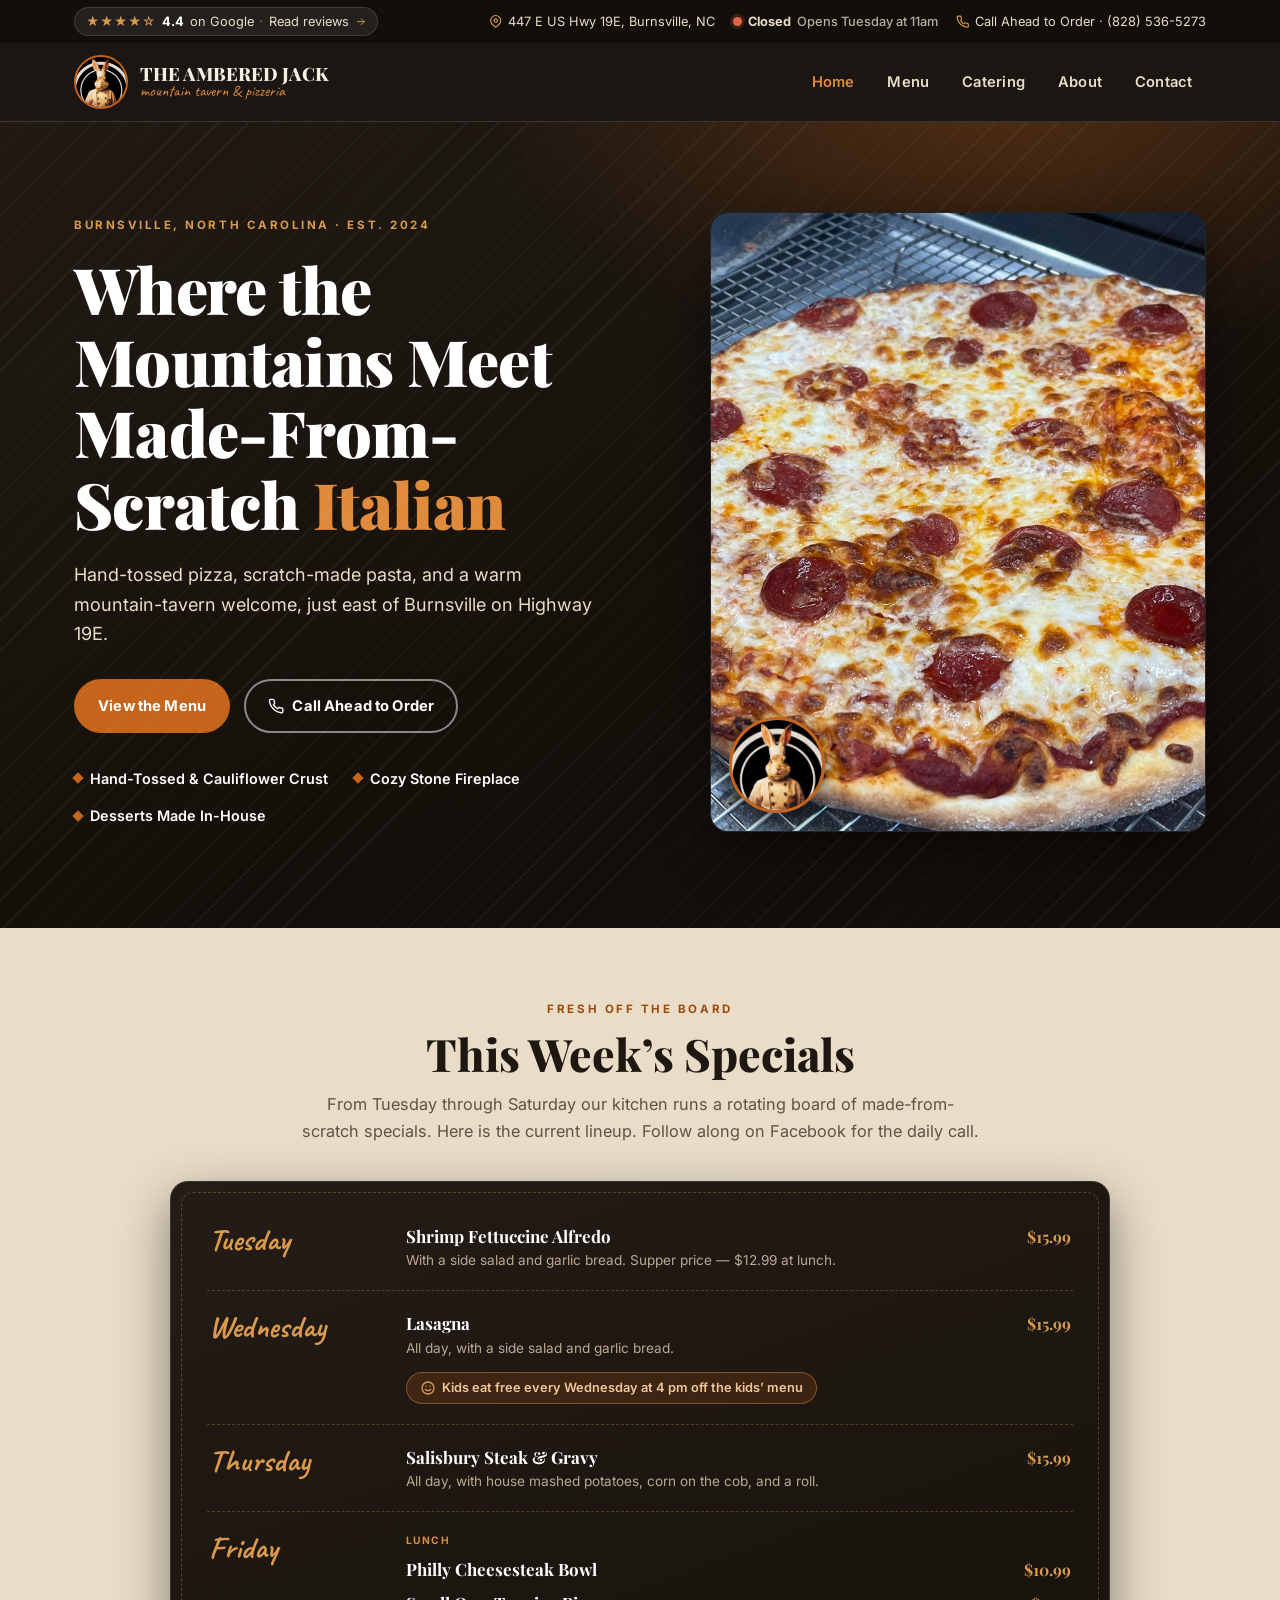
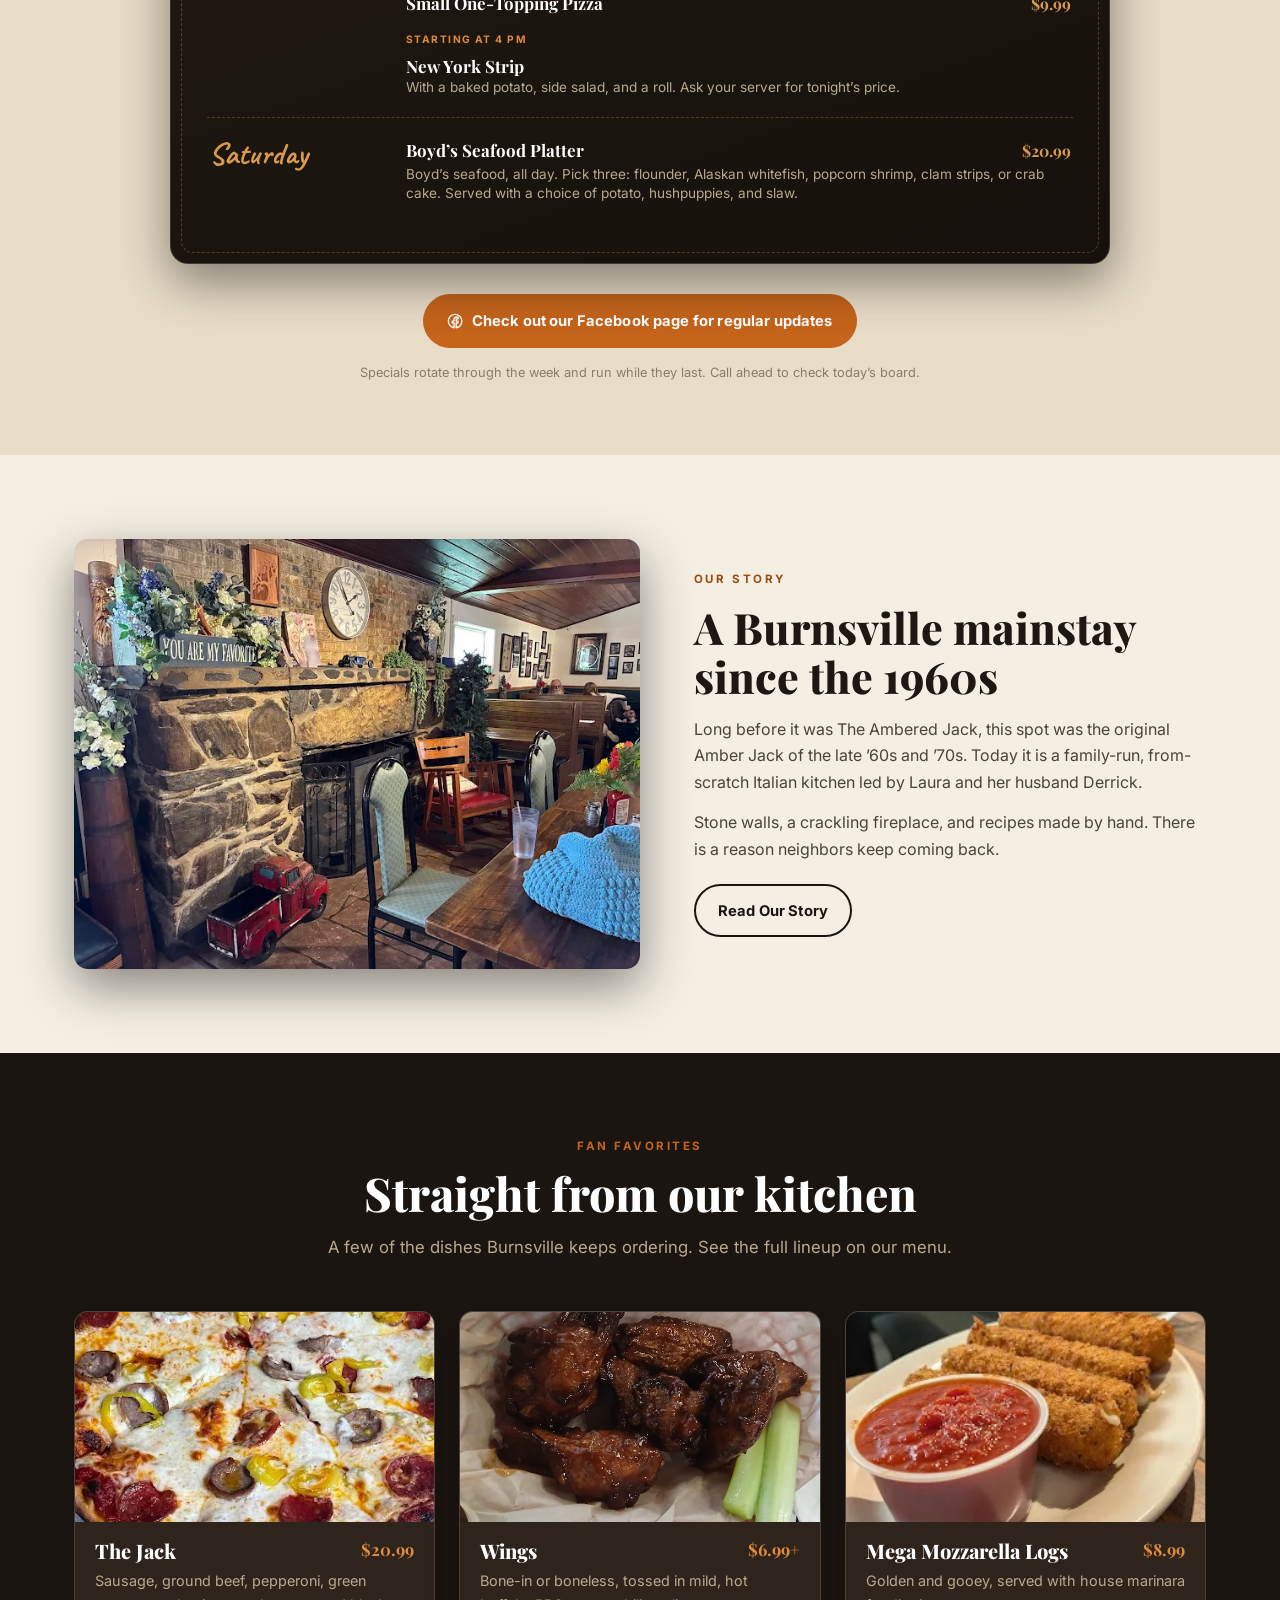
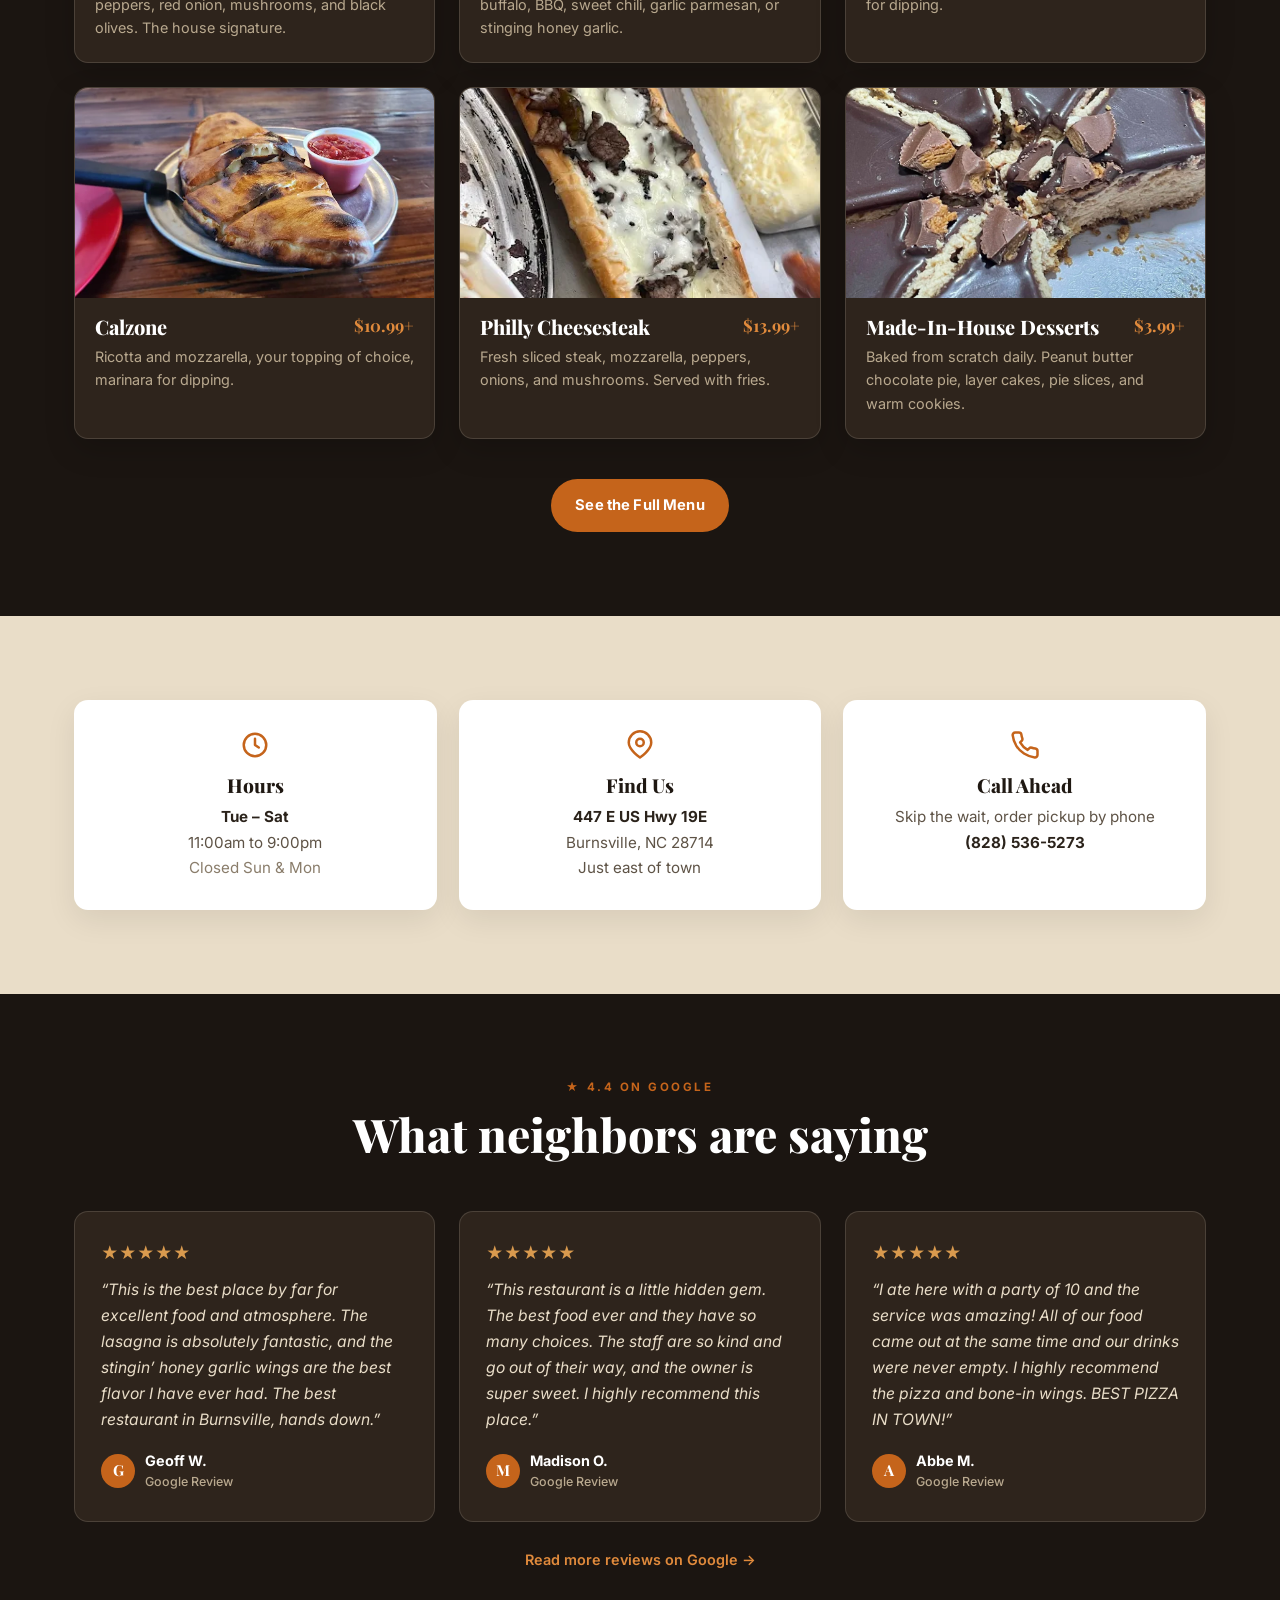
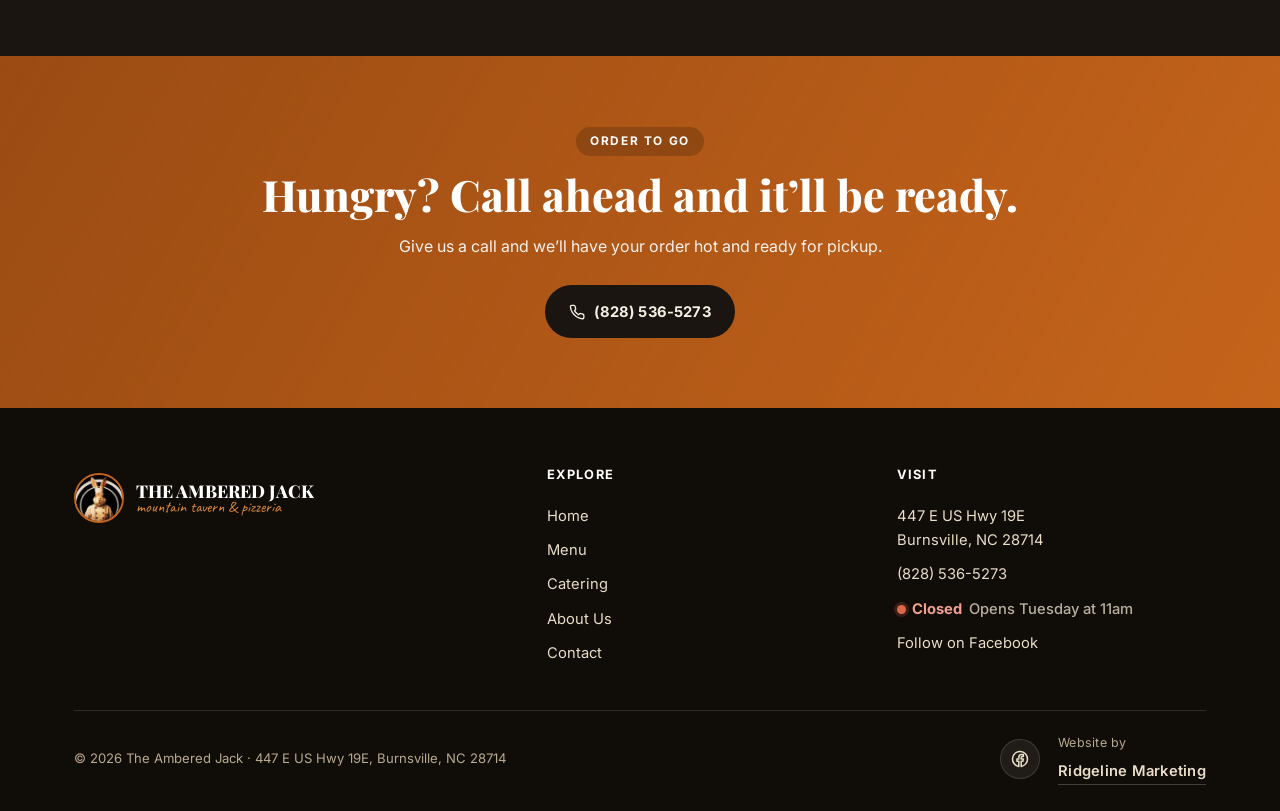
==== commit f5178b8c: "Update homepage weekly specials from owner's board Rebuild the #specials board to match the owner's " ====
--- a/site/index.html
+++ b/site/index.html
@@ -78,7 +78,6 @@
 <div class="topbar">
   <div class="wrap">
     <div class="tb-left">
-      <!-- TODO(owner): 4.4 is the current Google rating (confirmed by owner 2026-06-24). -->
       <a href="https://www.google.com/search?q=The+Ambered+Jack+Burnsville+NC" target="_blank" rel="noopener" class="reviews-badge">
         <span class="stars" aria-hidden="true">★★★★☆</span> <b style="color:#fff">4.4</b> on Google <span style="opacity:.5">·</span> Read reviews
         <svg class="ic" viewBox="0 0 24 24" style="width:.9em" aria-hidden="true"><path d="M5 12h14"/><path d="M13 6l6 6-6 6"/></svg>
@@ -164,26 +163,16 @@
           <div class="day-row">
             <h3 class="day-label">Tuesday</h3>
             <div class="day-items">
-              <div class="sp-cat">Pizza Day</div>
-              <div class="sp-line"><span class="sp-item">BBQ Sirloin Tipper Pizza</span><span class="sp-price">$15.99</span></div>
-              <div class="sp-note">BBQ and ricotta base with sirloin strips, caramelized onions, and a balsamic drizzle.</div>
-              <div class="sp-line"><span class="sp-item">Large 2-Topping Pizza</span><span class="sp-price">$25.99</span></div>
-              <div class="sp-note">Served with 12 boneless wings and two side salads.</div>
-              <div class="sp-line"><span class="sp-item">Small 12″ One-Topping Pizza</span><span class="sp-price">$9.99</span></div>
+              <div class="sp-line"><span class="sp-item">Shrimp Fettuccine Alfredo</span><span class="sp-price">$15.99</span></div>
+              <div class="sp-note">With a side salad and garlic bread. Supper price — $12.99 at lunch.</div>
             </div>
           </div>
 
           <div class="day-row">
             <h3 class="day-label">Wednesday</h3>
             <div class="day-items">
-              <div class="sp-cat">Appetizers</div>
-              <div class="sp-line"><span class="sp-item">Fresh Fried Squash</span><span class="sp-price">$3.99</span></div>
-              <div class="sp-line"><span class="sp-item">Homemade Potato Cakes</span><span class="sp-price">$3.99</span></div>
-              <div class="sp-cat">Entrées</div>
               <div class="sp-line"><span class="sp-item">Lasagna</span><span class="sp-price">$15.99</span></div>
-              <div class="sp-note">Our standing Wednesday special, with a side salad and garlic bread.</div>
-              <div class="sp-line"><span class="sp-item">Homemade Chicken Salad</span><span class="sp-price">$11.99</span></div>
-              <div class="sp-note">Served with fried potatoes.</div>
+              <div class="sp-note">All day, with a side salad and garlic bread.</div>
               <div class="kids-free"><svg class="ic" viewBox="0 0 24 24" aria-hidden="true"><circle cx="12" cy="12" r="9"/><path d="M8 14s1.5 2 4 2 4-2 4-2"/><path d="M9 9h.01"/><path d="M15 9h.01"/></svg> Kids eat free every Wednesday at 4 pm off the kids’ menu</div>
             </div>
           </div>
@@ -191,8 +180,8 @@
           <div class="day-row">
             <h3 class="day-label">Thursday</h3>
             <div class="day-items">
-              <div class="sp-line"><span class="sp-item">BBQ Chicken Plate</span><span class="sp-price">$15.99</span></div>
-              <div class="sp-note">Served with fried squash, house mashed potatoes, a cucumber, tomato, and green onion salad, and fresh-made cornbread.</div>
+              <div class="sp-line"><span class="sp-item">Salisbury Steak &amp; Gravy</span><span class="sp-price">$15.99</span></div>
+              <div class="sp-note">All day, with house mashed potatoes, corn on the cob, and a roll.</div>
             </div>
           </div>
 
@@ -200,12 +189,11 @@
             <h3 class="day-label">Friday</h3>
             <div class="day-items">
               <div class="sp-cat">Lunch</div>
-              <div class="sp-line"><span class="sp-item">BLT Sub</span><span class="sp-price">$10.99</span></div>
-              <div class="sp-note">Served with fried potatoes.</div>
               <div class="sp-line"><span class="sp-item">Philly Cheesesteak Bowl</span><span class="sp-price">$10.99</span></div>
+              <div class="sp-line"><span class="sp-item">Small One-Topping Pizza</span><span class="sp-price">$9.99</span></div>
               <div class="sp-cat">Starting at 4 pm</div>
-              <div class="sp-line"><span class="sp-item">Hamburger Steak</span><span class="sp-price">$19.99</span></div>
-              <div class="sp-note">With peppers, onions, mushrooms, and gravy, house mashed potatoes, squash casserole, and rolls.</div>
+              <div class="sp-line"><span class="sp-item">New York Strip</span></div>
+              <div class="sp-note">With a baked potato, side salad, and a roll. Ask your server for tonight’s price.</div>
             </div>
           </div>
 
@@ -213,7 +201,7 @@
             <h3 class="day-label">Saturday</h3>
             <div class="day-items">
               <div class="sp-line"><span class="sp-item">Boyd’s Seafood Platter</span><span class="sp-price">$20.99</span></div>
-              <div class="sp-note">Boyd’s seafood, all day. Pick three: flounder, Alaskan whitefish, popcorn shrimp, clam strips, or crab cake. Served with fries or a baked potato, hushpuppies, and slaw.</div>
+              <div class="sp-note">Boyd’s seafood, all day. Pick three: flounder, Alaskan whitefish, popcorn shrimp, clam strips, or crab cake. Served with a choice of potato, hushpuppies, and slaw.</div>
             </div>
           </div>
 
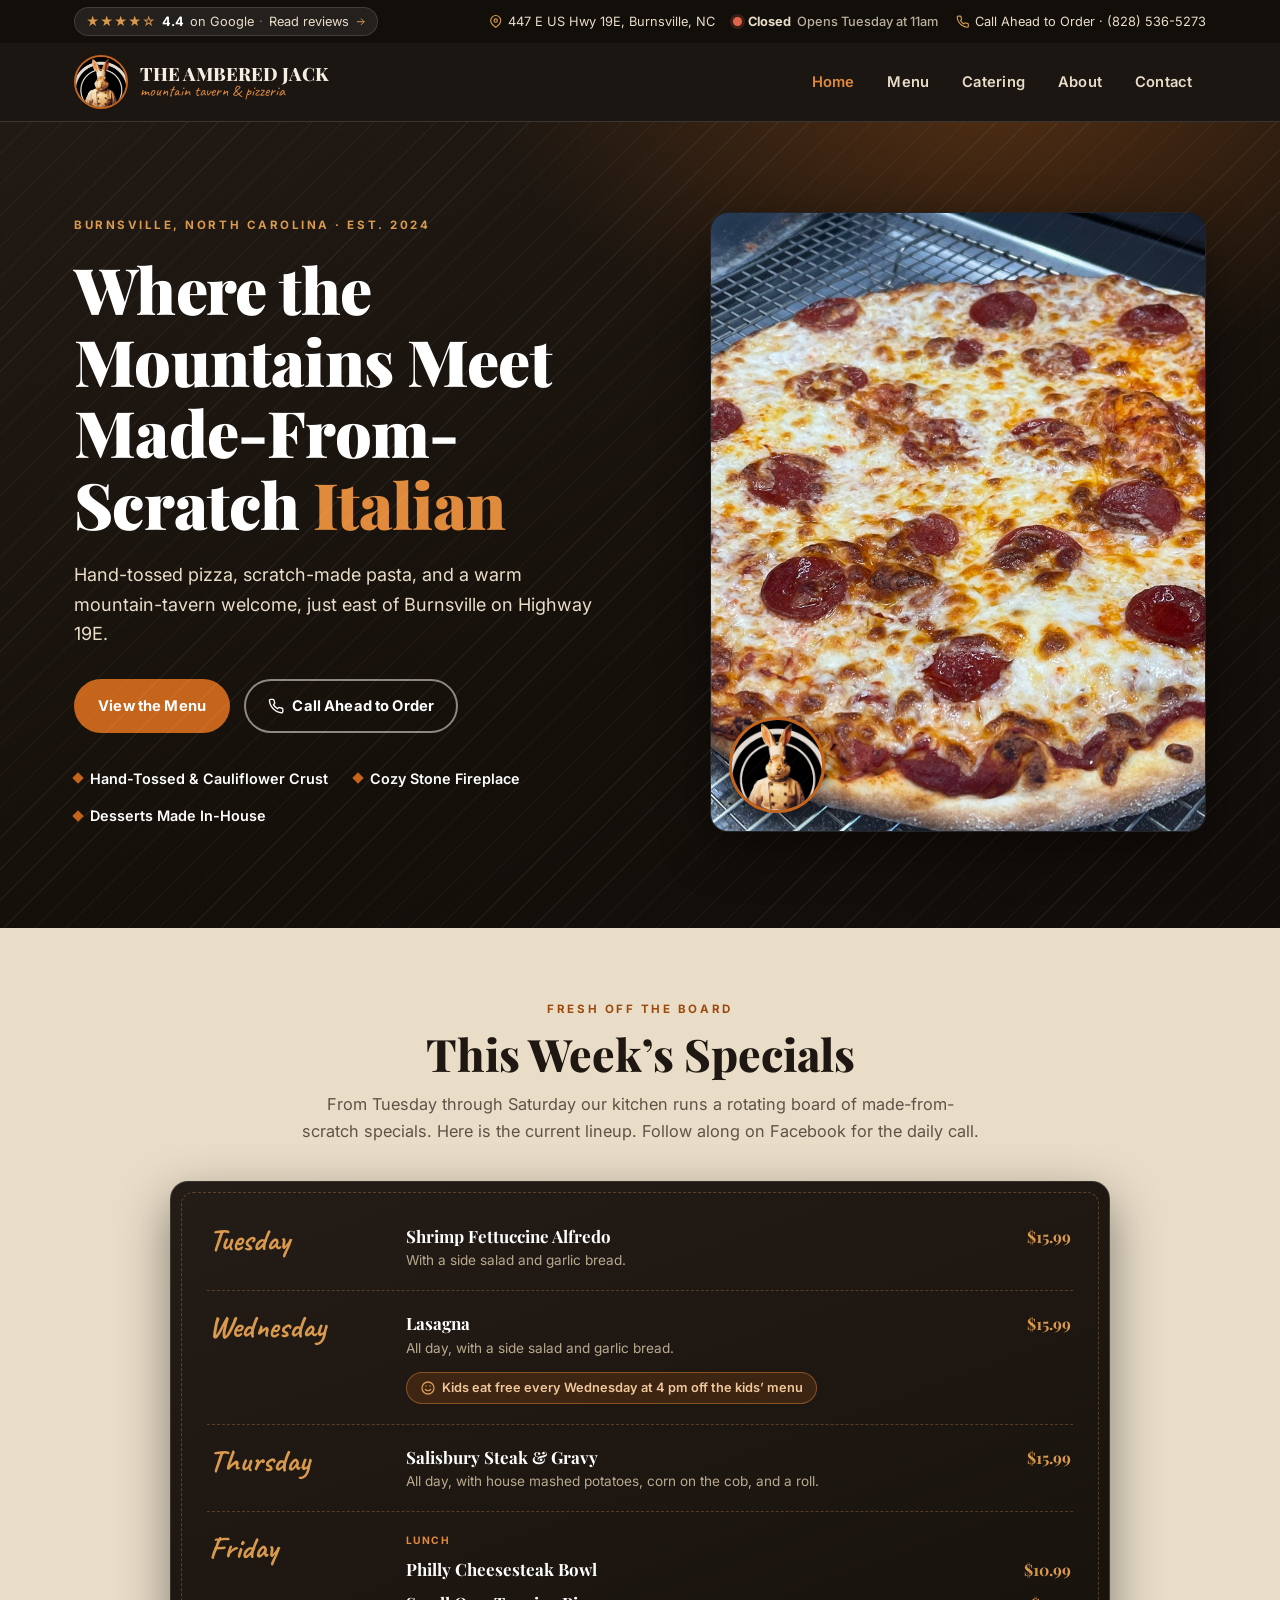
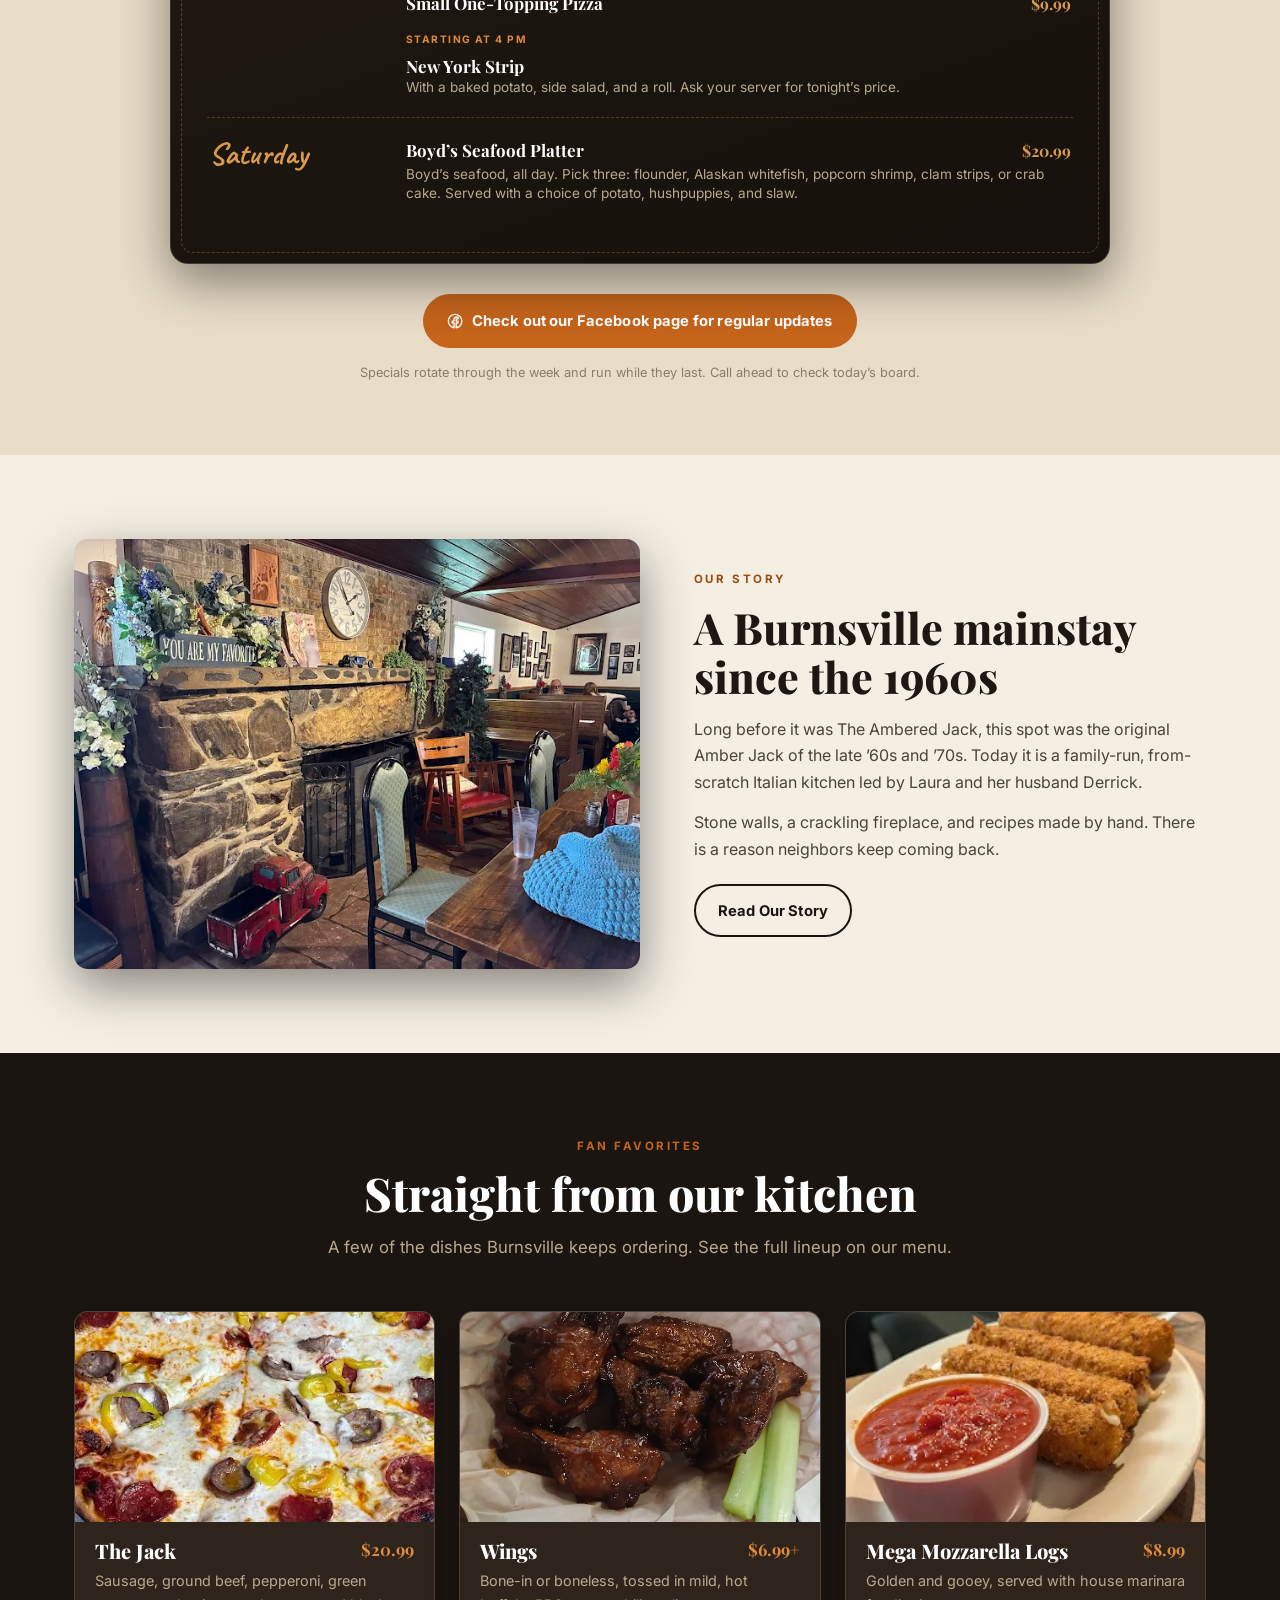
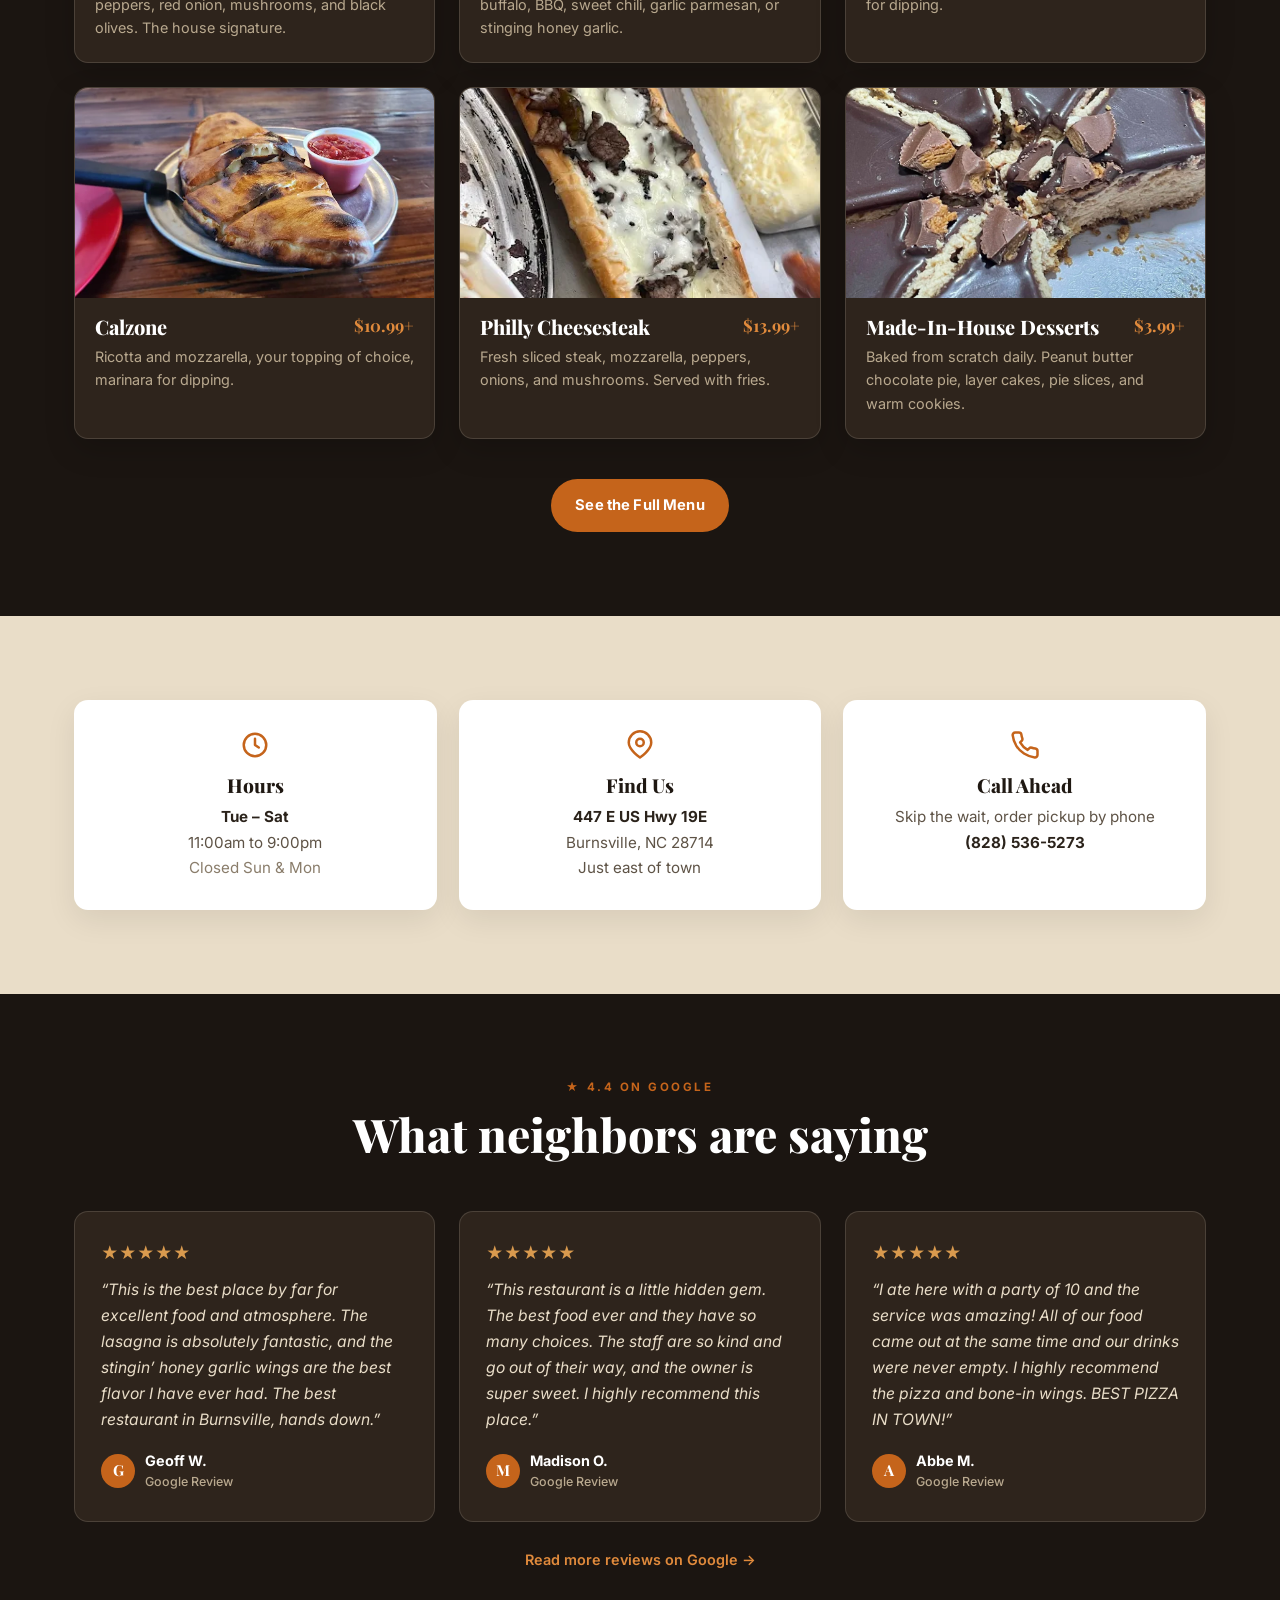
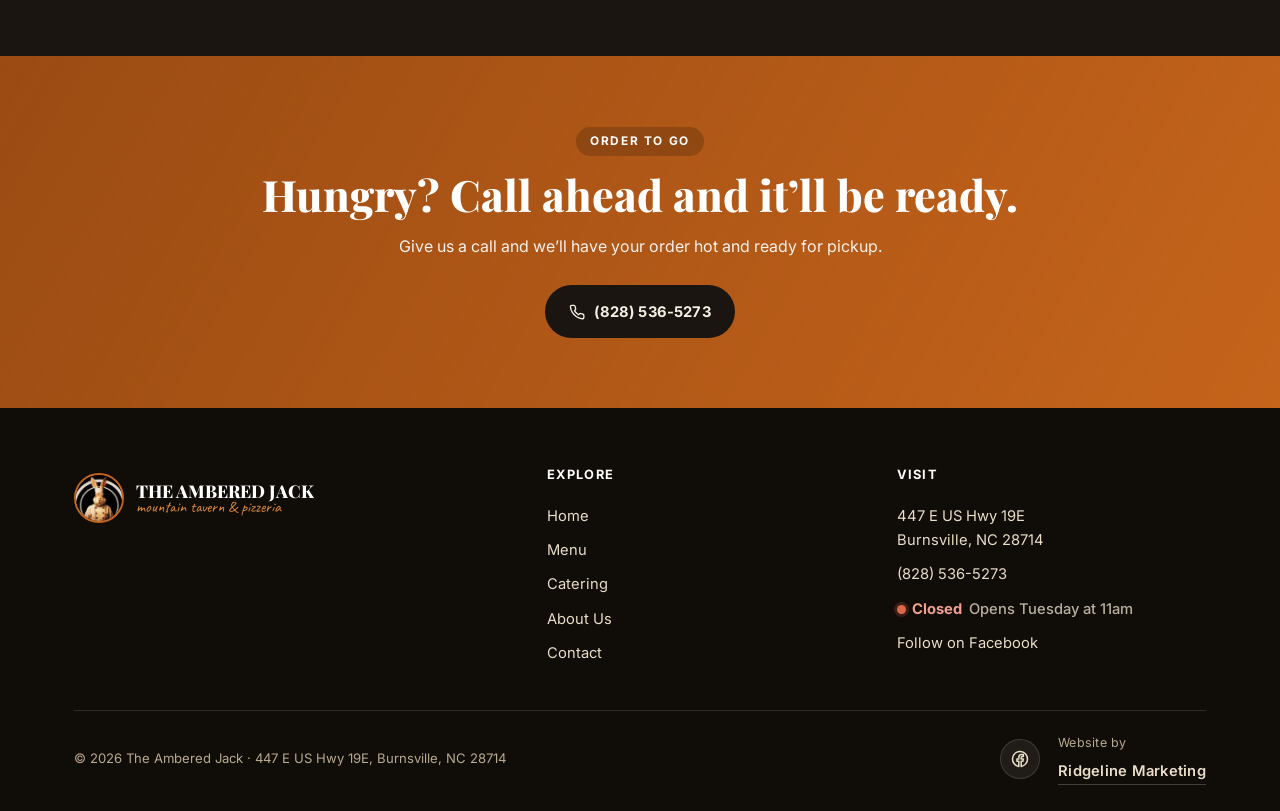
==== commit 402333e6: "Simplify Tuesday special to flat $15.99 Drop the supper/lunch price note per owner; show a single $1" ====
--- a/site/index.html
+++ b/site/index.html
@@ -164,7 +164,7 @@
             <h3 class="day-label">Tuesday</h3>
             <div class="day-items">
               <div class="sp-line"><span class="sp-item">Shrimp Fettuccine Alfredo</span><span class="sp-price">$15.99</span></div>
-              <div class="sp-note">With a side salad and garlic bread. Supper price — $12.99 at lunch.</div>
+              <div class="sp-note">With a side salad and garlic bread.</div>
             </div>
           </div>
 
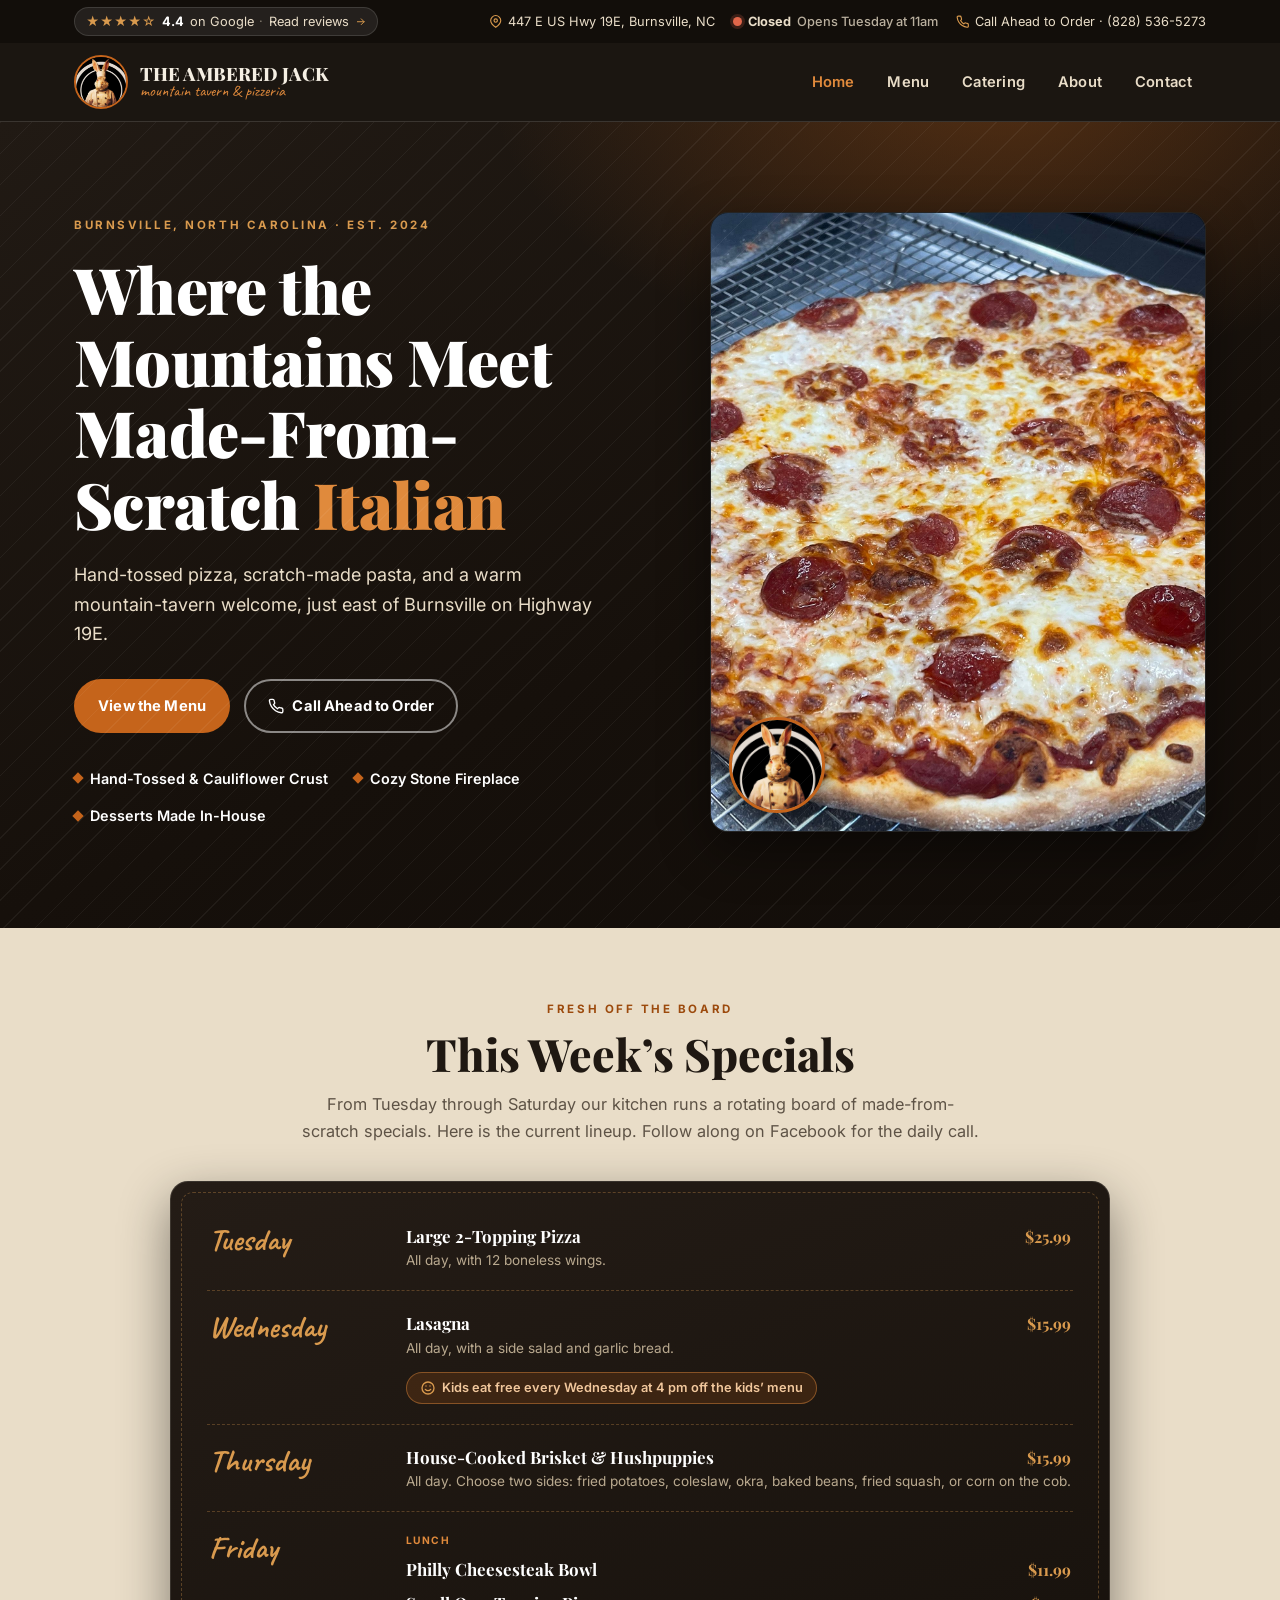
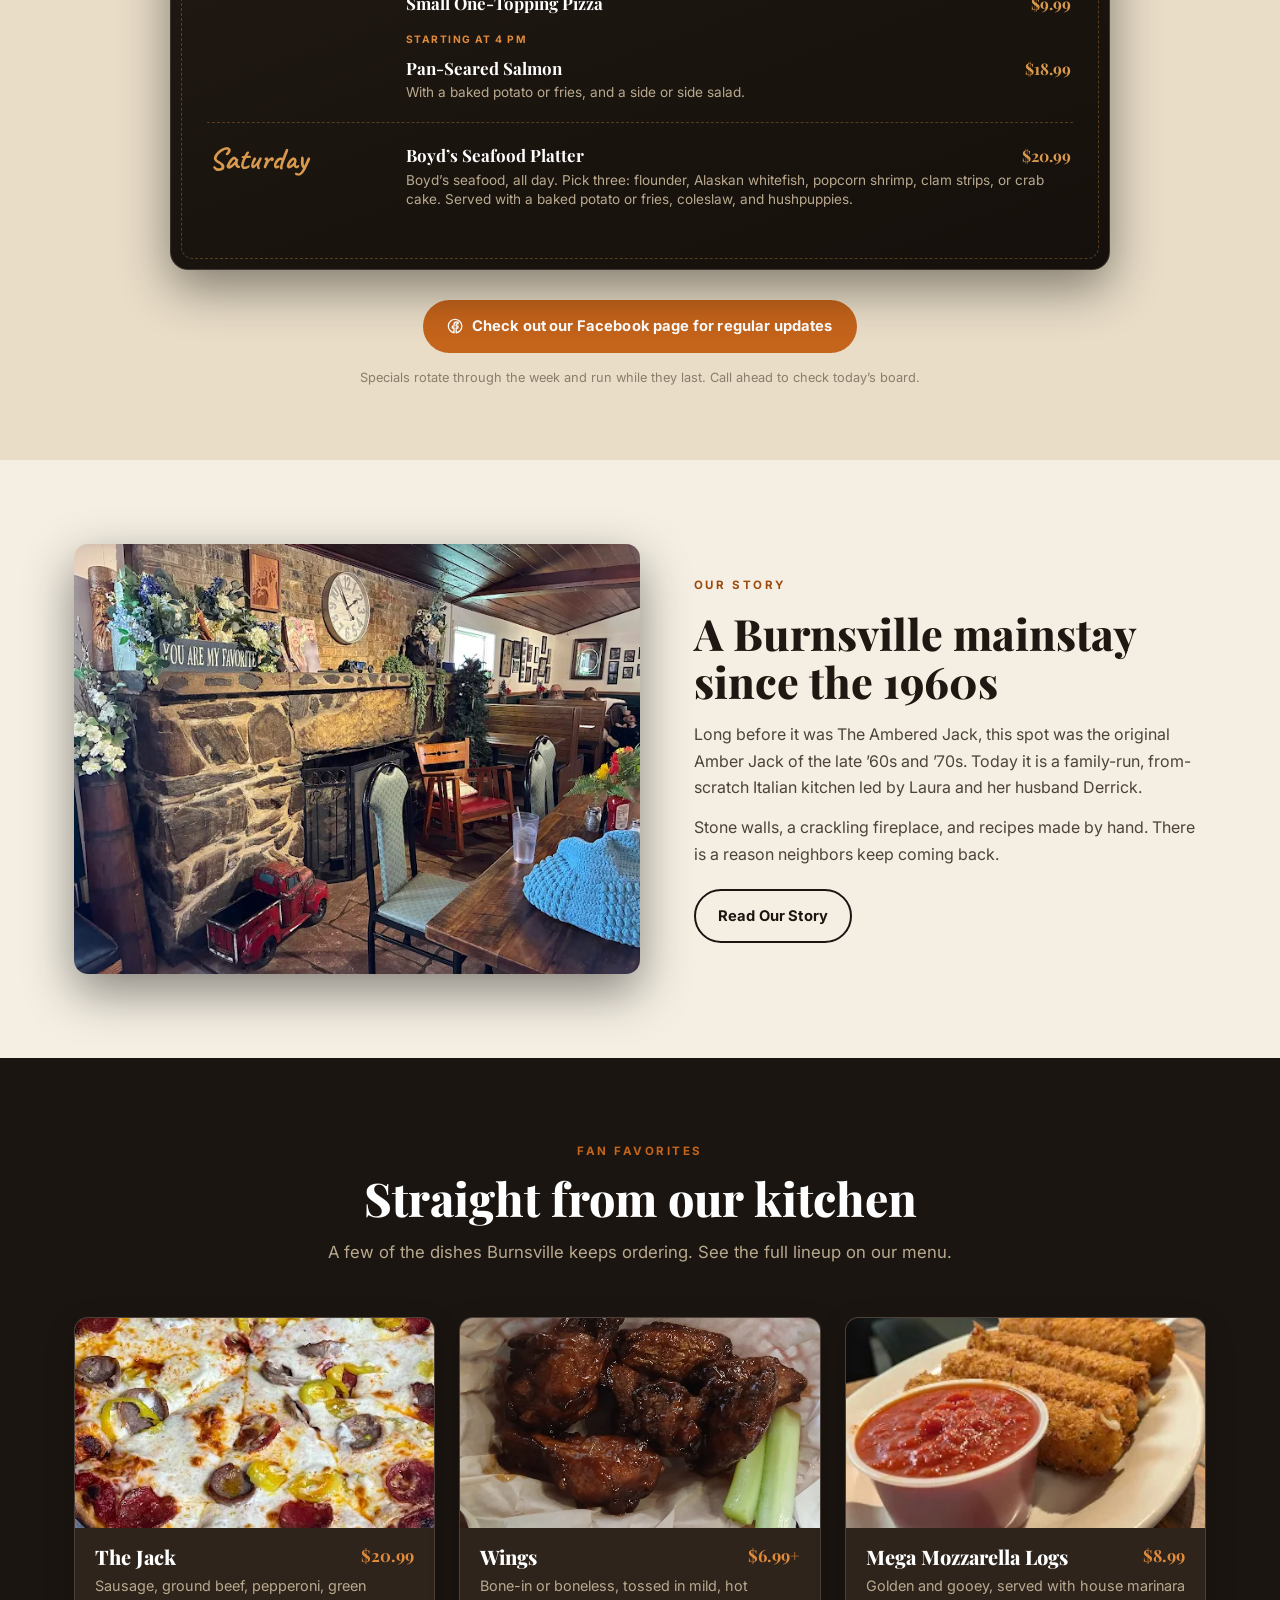
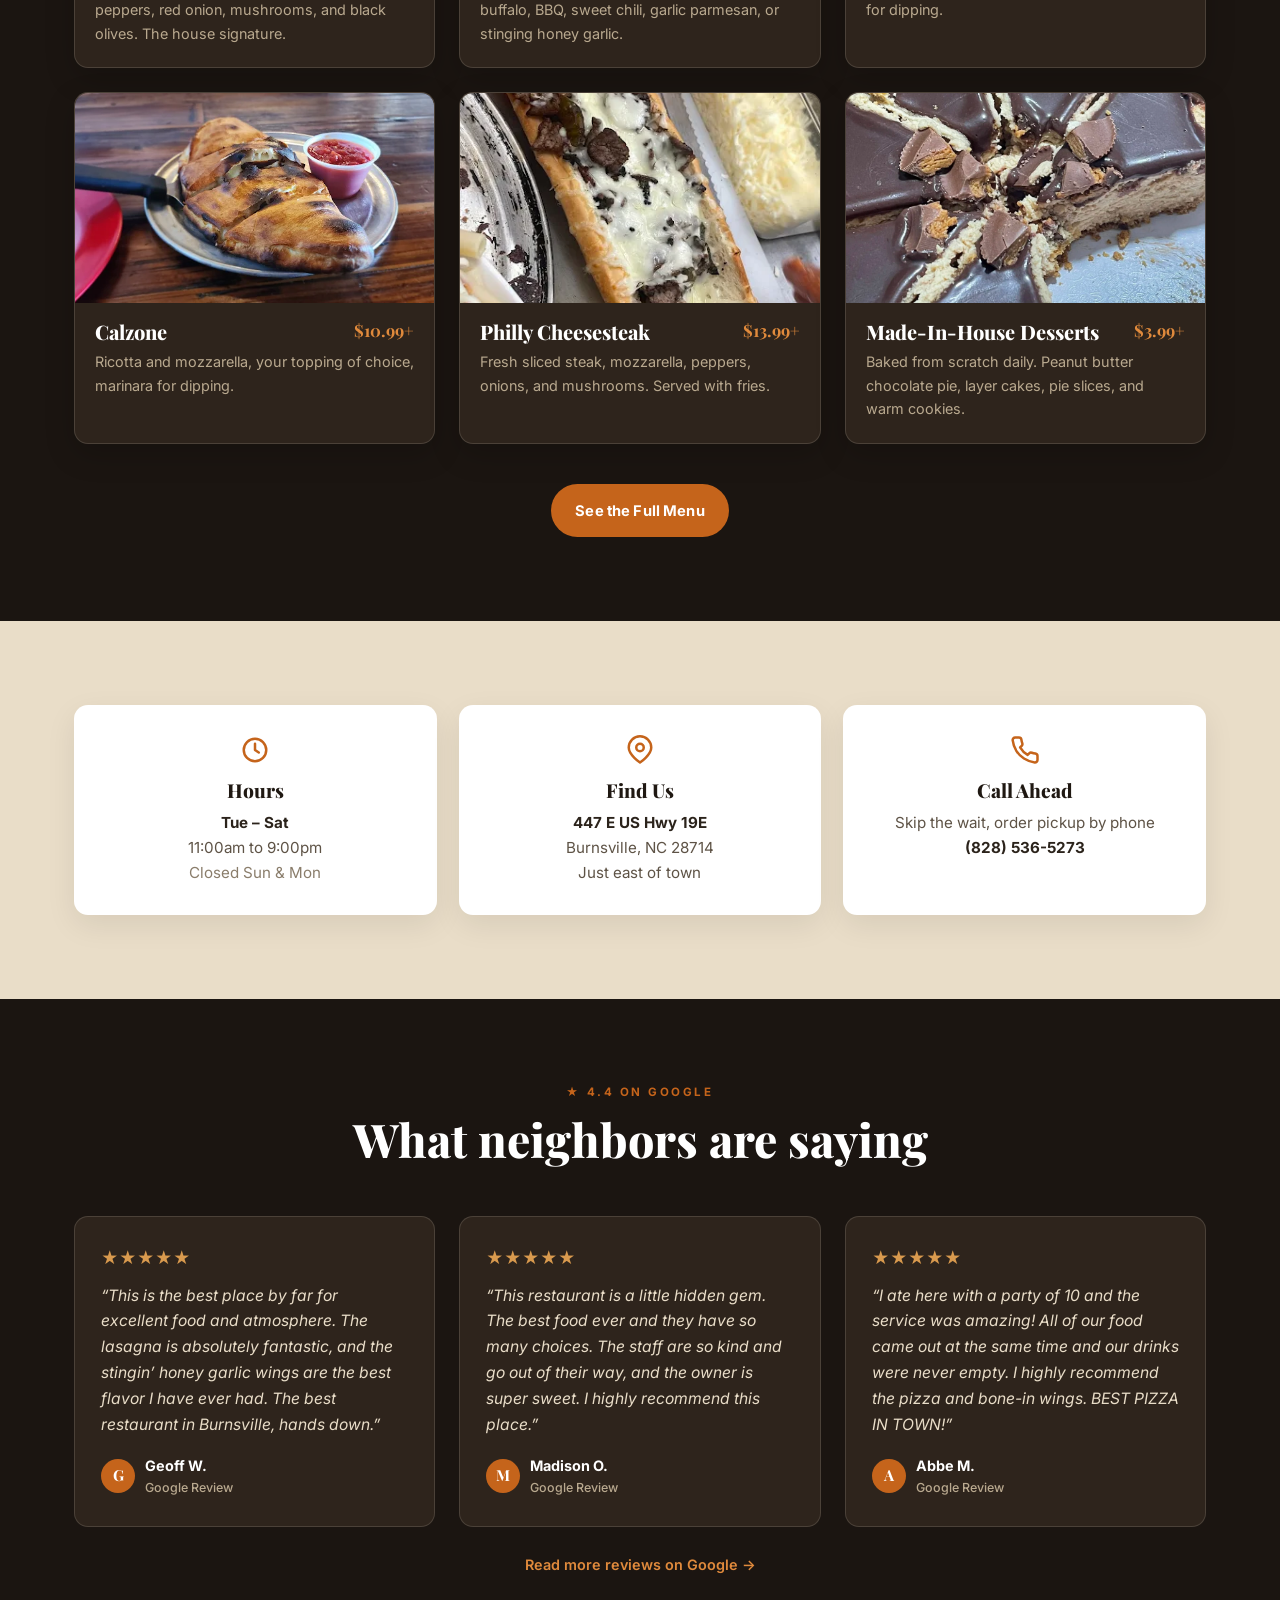
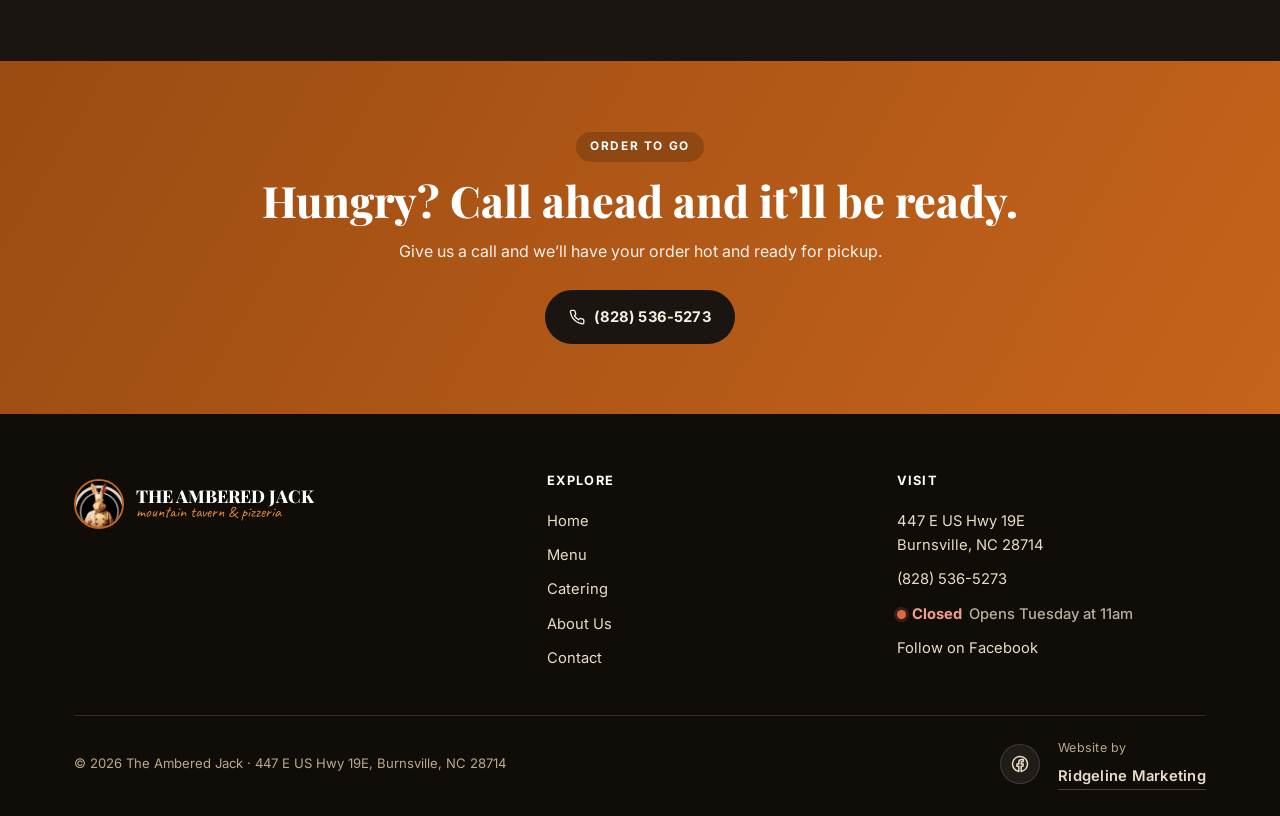
==== commit c8d9731c: "Update weekly specials for week of 7/13 Tue Large 2-Topping Pizza w/ 12 boneless wings $25.99; Wed L" ====
--- a/site/index.html
+++ b/site/index.html
@@ -163,8 +163,8 @@
           <div class="day-row">
             <h3 class="day-label">Tuesday</h3>
             <div class="day-items">
-              <div class="sp-line"><span class="sp-item">Shrimp Fettuccine Alfredo</span><span class="sp-price">$15.99</span></div>
-              <div class="sp-note">With a side salad and garlic bread.</div>
+              <div class="sp-line"><span class="sp-item">Large 2-Topping Pizza</span><span class="sp-price">$25.99</span></div>
+              <div class="sp-note">All day, with 12 boneless wings.</div>
             </div>
           </div>
 
@@ -180,8 +180,8 @@
           <div class="day-row">
             <h3 class="day-label">Thursday</h3>
             <div class="day-items">
-              <div class="sp-line"><span class="sp-item">Salisbury Steak &amp; Gravy</span><span class="sp-price">$15.99</span></div>
-              <div class="sp-note">All day, with house mashed potatoes, corn on the cob, and a roll.</div>
+              <div class="sp-line"><span class="sp-item">House-Cooked Brisket &amp; Hushpuppies</span><span class="sp-price">$15.99</span></div>
+              <div class="sp-note">All day. Choose two sides: fried potatoes, coleslaw, okra, baked beans, fried squash, or corn on the cob.</div>
             </div>
           </div>
 
@@ -189,11 +189,11 @@
             <h3 class="day-label">Friday</h3>
             <div class="day-items">
               <div class="sp-cat">Lunch</div>
-              <div class="sp-line"><span class="sp-item">Philly Cheesesteak Bowl</span><span class="sp-price">$10.99</span></div>
+              <div class="sp-line"><span class="sp-item">Philly Cheesesteak Bowl</span><span class="sp-price">$11.99</span></div>
               <div class="sp-line"><span class="sp-item">Small One-Topping Pizza</span><span class="sp-price">$9.99</span></div>
               <div class="sp-cat">Starting at 4 pm</div>
-              <div class="sp-line"><span class="sp-item">New York Strip</span></div>
-              <div class="sp-note">With a baked potato, side salad, and a roll. Ask your server for tonight’s price.</div>
+              <div class="sp-line"><span class="sp-item">Pan-Seared Salmon</span><span class="sp-price">$18.99</span></div>
+              <div class="sp-note">With a baked potato or fries, and a side or side salad.</div>
             </div>
           </div>
 
@@ -201,7 +201,7 @@
             <h3 class="day-label">Saturday</h3>
             <div class="day-items">
               <div class="sp-line"><span class="sp-item">Boyd’s Seafood Platter</span><span class="sp-price">$20.99</span></div>
-              <div class="sp-note">Boyd’s seafood, all day. Pick three: flounder, Alaskan whitefish, popcorn shrimp, clam strips, or crab cake. Served with a choice of potato, hushpuppies, and slaw.</div>
+              <div class="sp-note">Boyd’s seafood, all day. Pick three: flounder, Alaskan whitefish, popcorn shrimp, clam strips, or crab cake. Served with a baked potato or fries, coleslaw, and hushpuppies.</div>
             </div>
           </div>
 
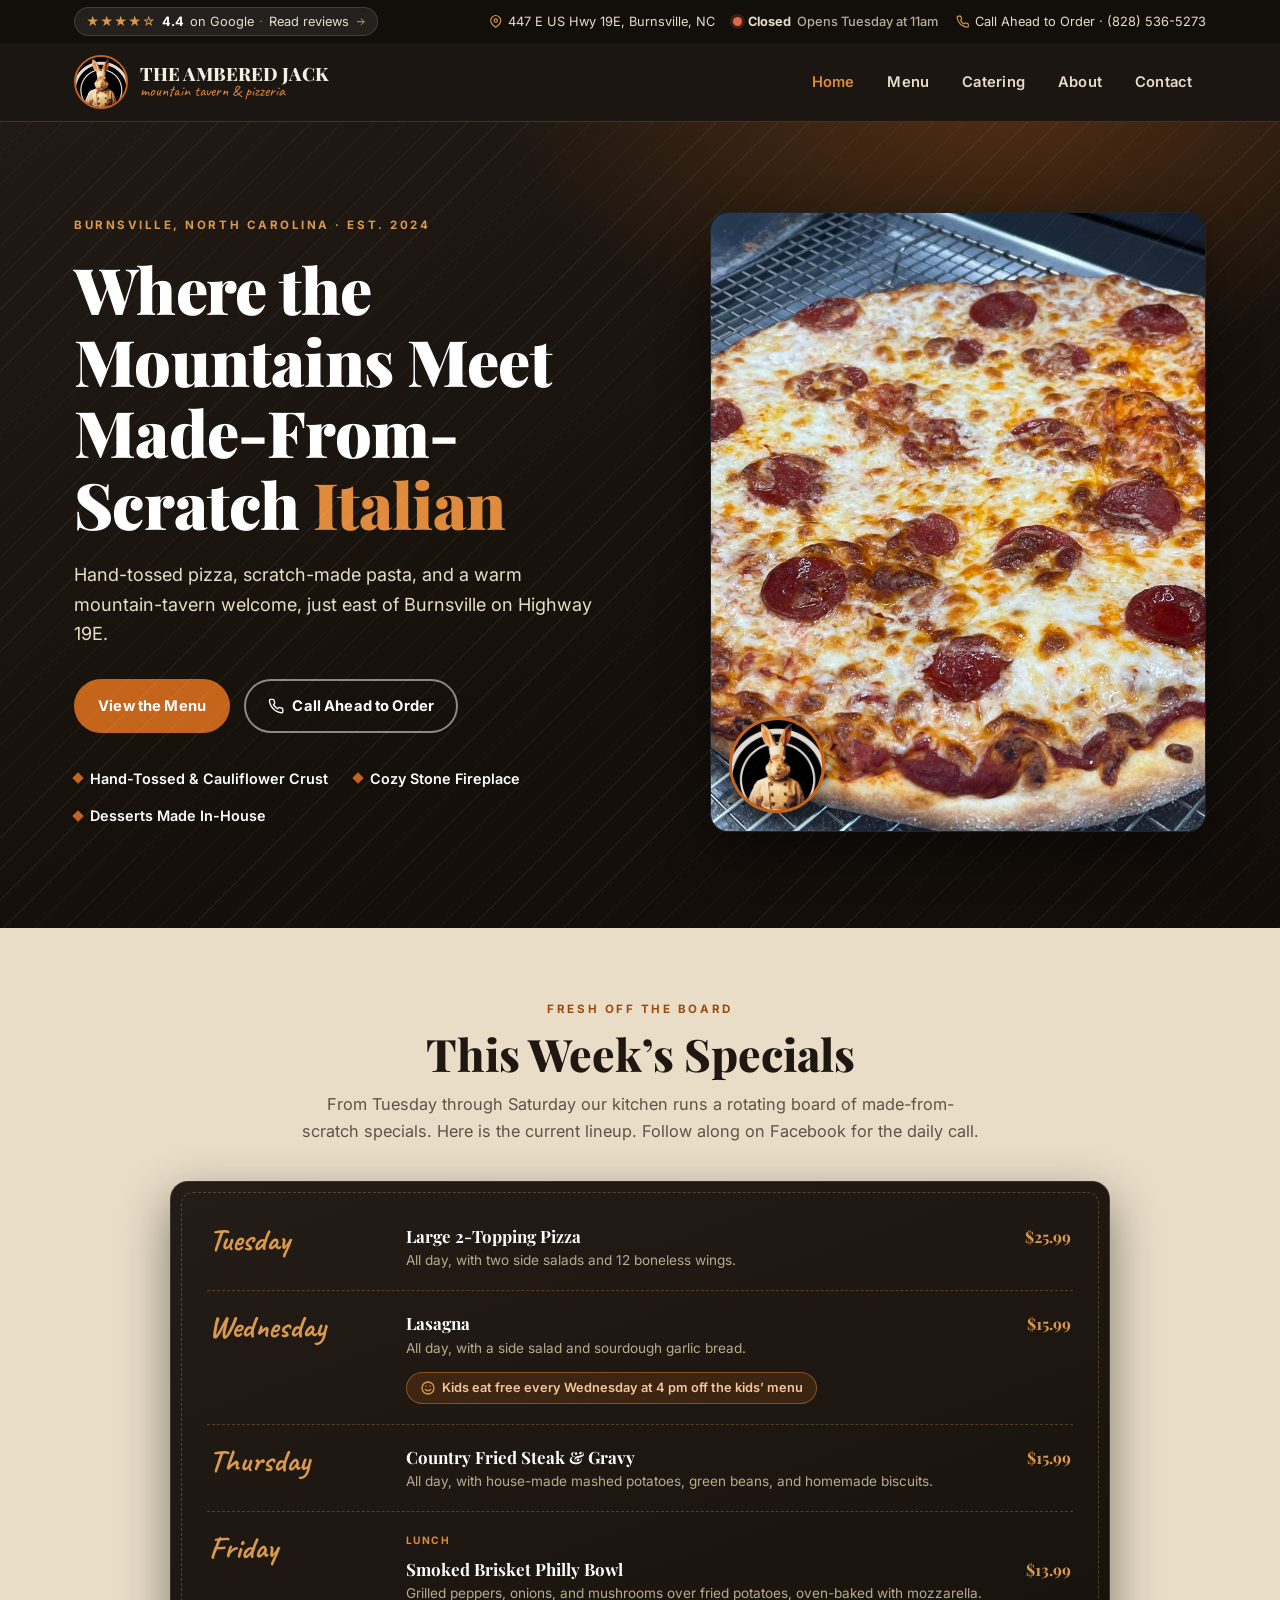
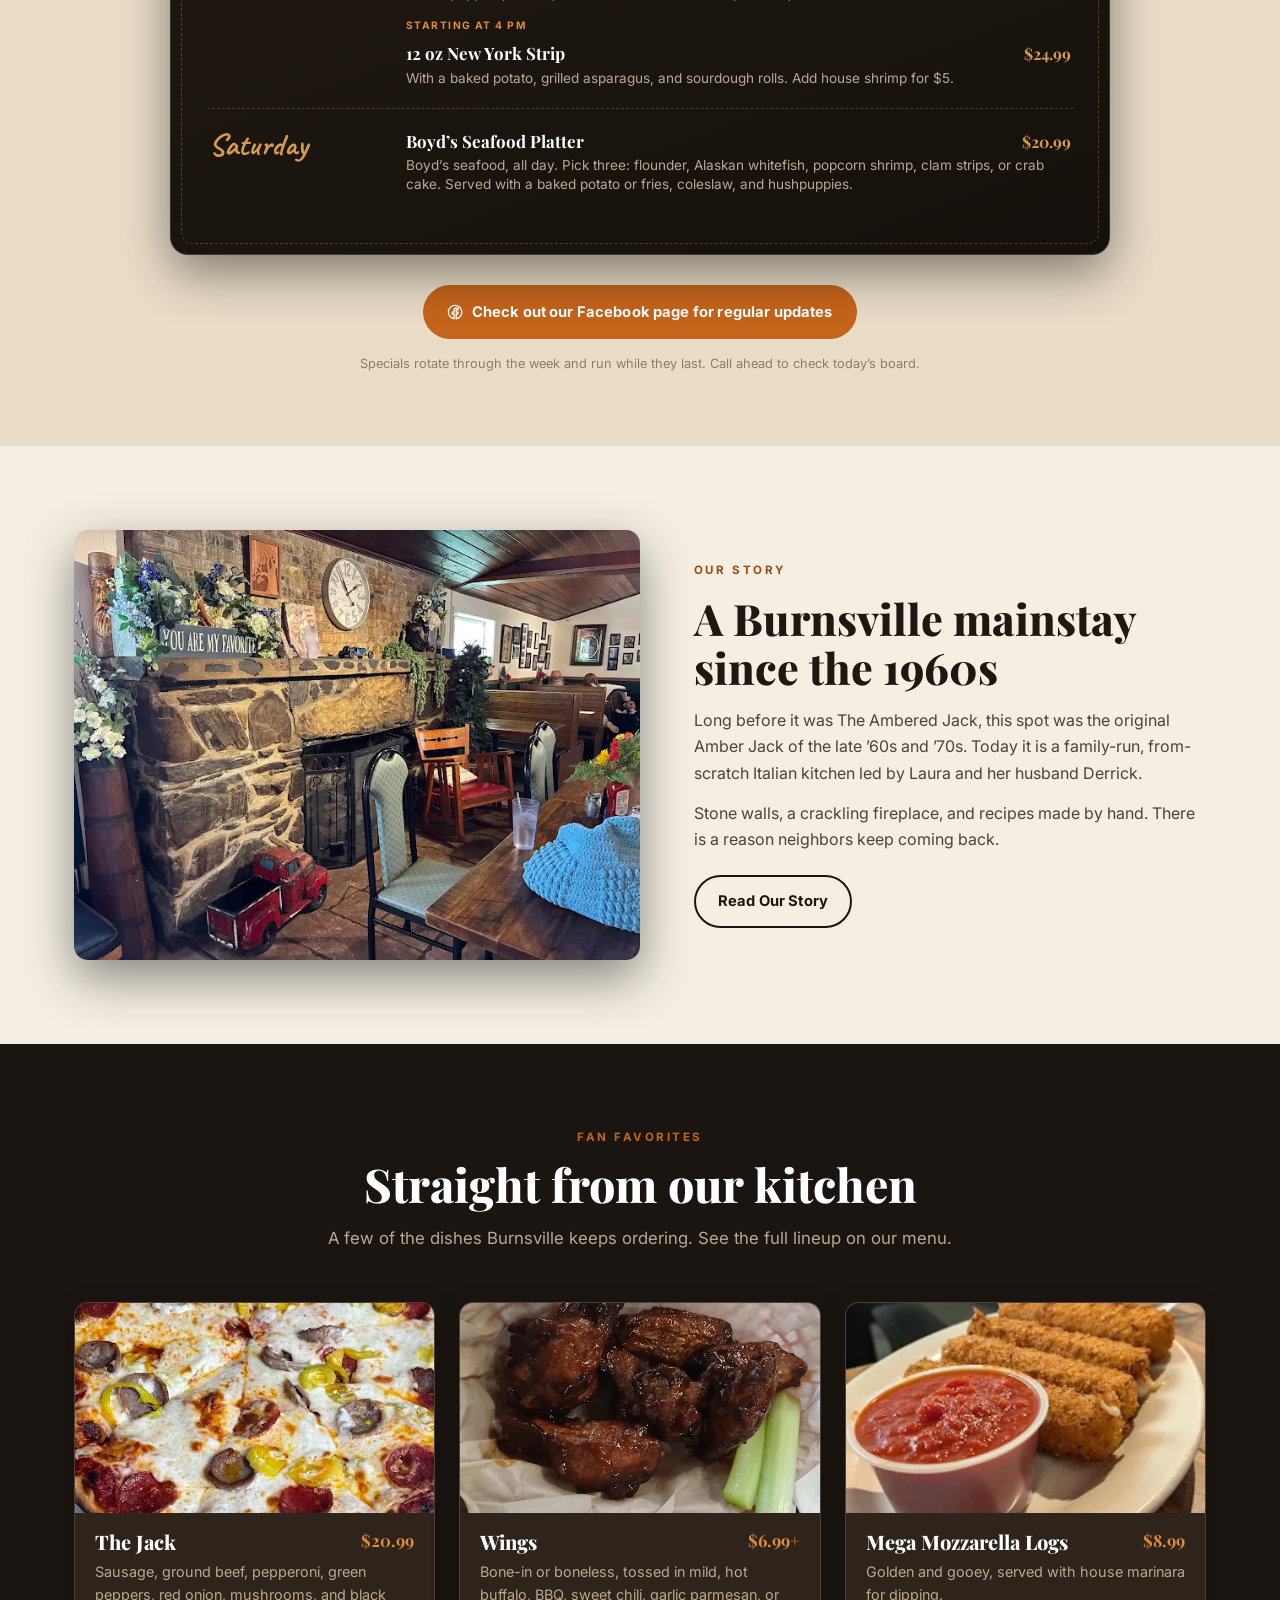
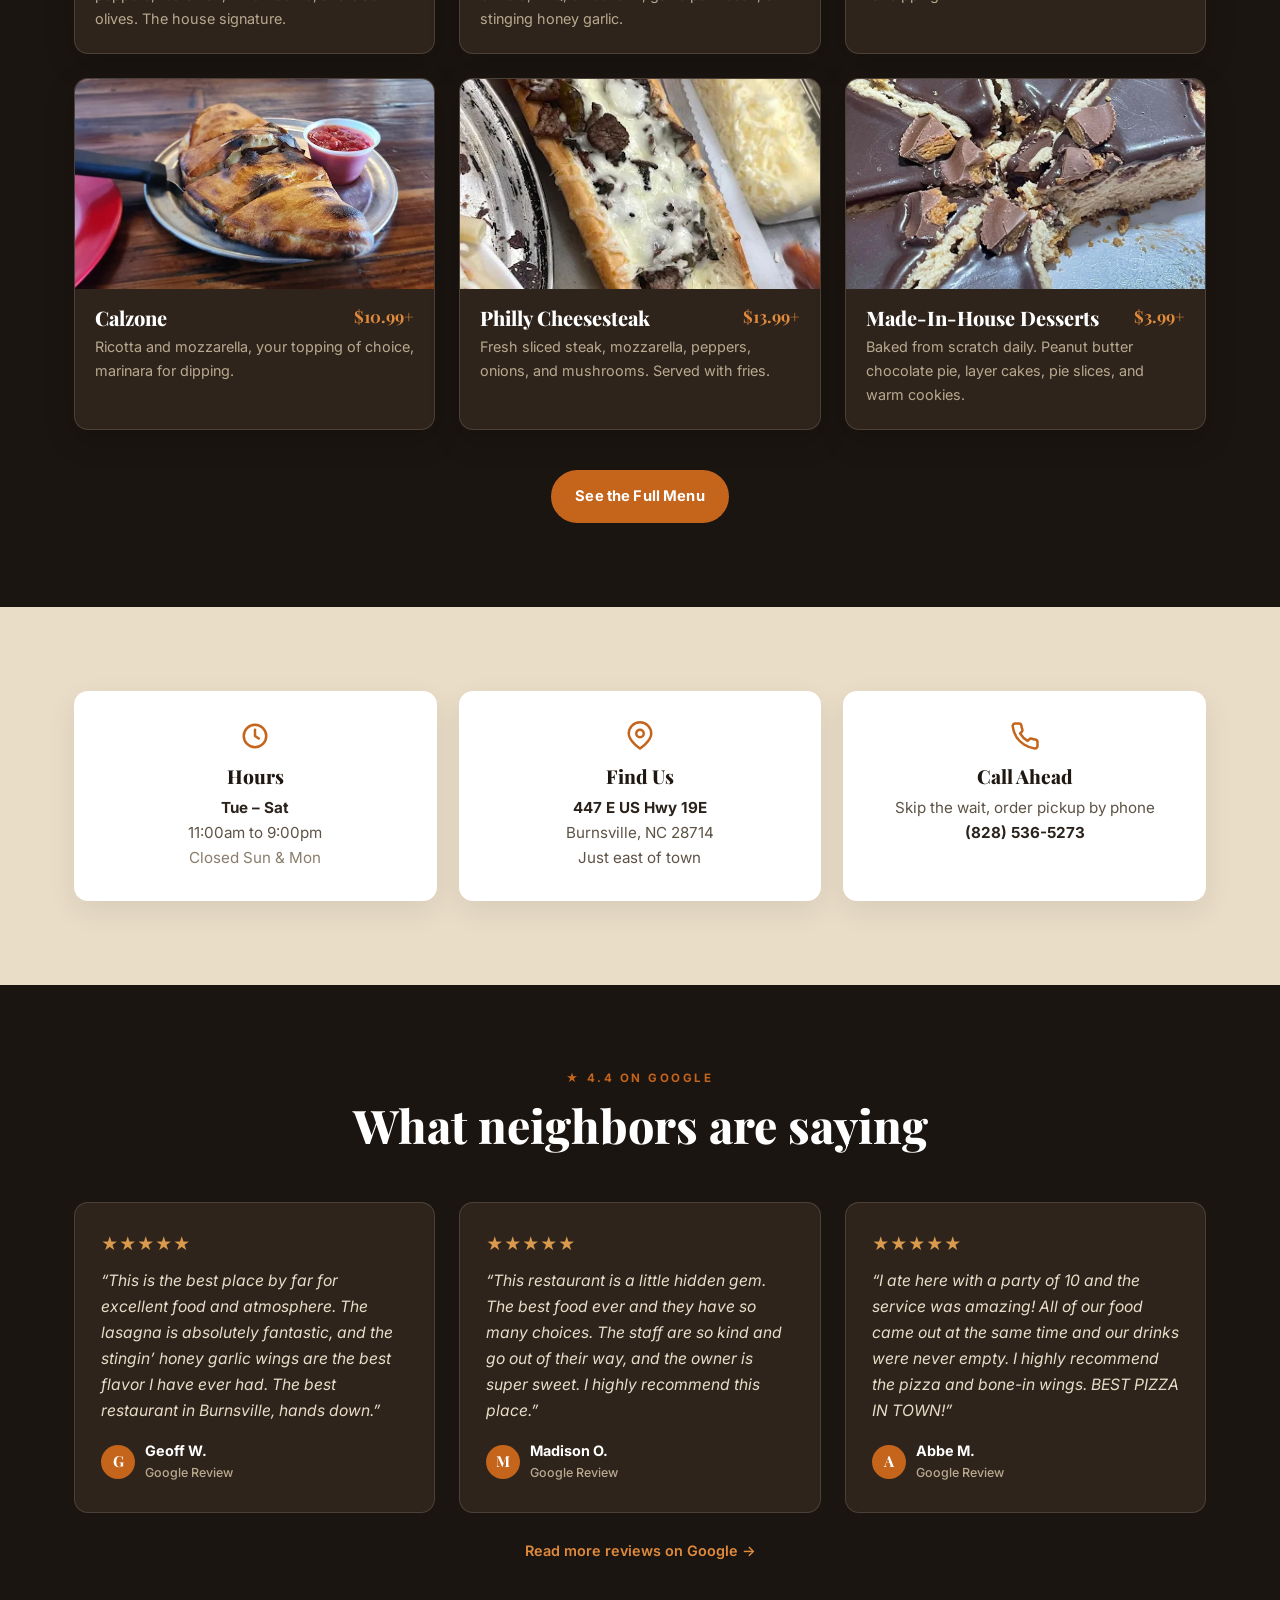
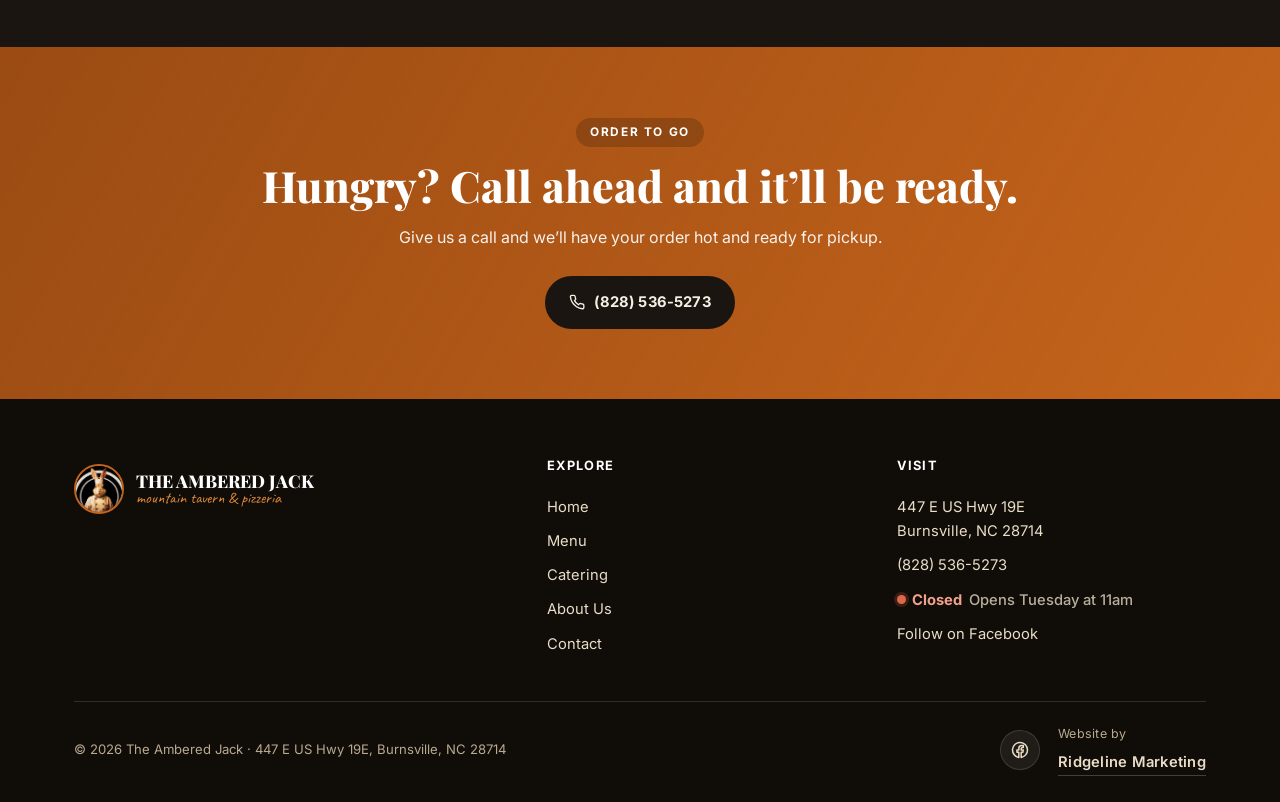
==== commit f82a8bbb: "Update weekly specials board (week of 2026-07-21) Tue: add two side salads to the pizza deal. Wed: s" ====
--- a/site/index.html
+++ b/site/index.html
@@ -164,7 +164,7 @@
             <h3 class="day-label">Tuesday</h3>
             <div class="day-items">
               <div class="sp-line"><span class="sp-item">Large 2-Topping Pizza</span><span class="sp-price">$25.99</span></div>
-              <div class="sp-note">All day, with 12 boneless wings.</div>
+              <div class="sp-note">All day, with two side salads and 12 boneless wings.</div>
             </div>
           </div>
 
@@ -172,7 +172,7 @@
             <h3 class="day-label">Wednesday</h3>
             <div class="day-items">
               <div class="sp-line"><span class="sp-item">Lasagna</span><span class="sp-price">$15.99</span></div>
-              <div class="sp-note">All day, with a side salad and garlic bread.</div>
+              <div class="sp-note">All day, with a side salad and sourdough garlic bread.</div>
               <div class="kids-free"><svg class="ic" viewBox="0 0 24 24" aria-hidden="true"><circle cx="12" cy="12" r="9"/><path d="M8 14s1.5 2 4 2 4-2 4-2"/><path d="M9 9h.01"/><path d="M15 9h.01"/></svg> Kids eat free every Wednesday at 4 pm off the kids’ menu</div>
             </div>
           </div>
@@ -180,8 +180,8 @@
           <div class="day-row">
             <h3 class="day-label">Thursday</h3>
             <div class="day-items">
-              <div class="sp-line"><span class="sp-item">House-Cooked Brisket &amp; Hushpuppies</span><span class="sp-price">$15.99</span></div>
-              <div class="sp-note">All day. Choose two sides: fried potatoes, coleslaw, okra, baked beans, fried squash, or corn on the cob.</div>
+              <div class="sp-line"><span class="sp-item">Country Fried Steak &amp; Gravy</span><span class="sp-price">$15.99</span></div>
+              <div class="sp-note">All day, with house-made mashed potatoes, green beans, and homemade biscuits.</div>
             </div>
           </div>
 
@@ -189,11 +189,11 @@
             <h3 class="day-label">Friday</h3>
             <div class="day-items">
               <div class="sp-cat">Lunch</div>
-              <div class="sp-line"><span class="sp-item">Philly Cheesesteak Bowl</span><span class="sp-price">$11.99</span></div>
-              <div class="sp-line"><span class="sp-item">Small One-Topping Pizza</span><span class="sp-price">$9.99</span></div>
+              <div class="sp-line"><span class="sp-item">Smoked Brisket Philly Bowl</span><span class="sp-price">$13.99</span></div>
+              <div class="sp-note">Grilled peppers, onions, and mushrooms over fried potatoes, oven-baked with mozzarella.</div>
               <div class="sp-cat">Starting at 4 pm</div>
-              <div class="sp-line"><span class="sp-item">Pan-Seared Salmon</span><span class="sp-price">$18.99</span></div>
-              <div class="sp-note">With a baked potato or fries, and a side or side salad.</div>
+              <div class="sp-line"><span class="sp-item">12&nbsp;oz New York Strip</span><span class="sp-price">$24.99</span></div>
+              <div class="sp-note">With a baked potato, grilled asparagus, and sourdough rolls. Add house shrimp for $5.</div>
             </div>
           </div>
 
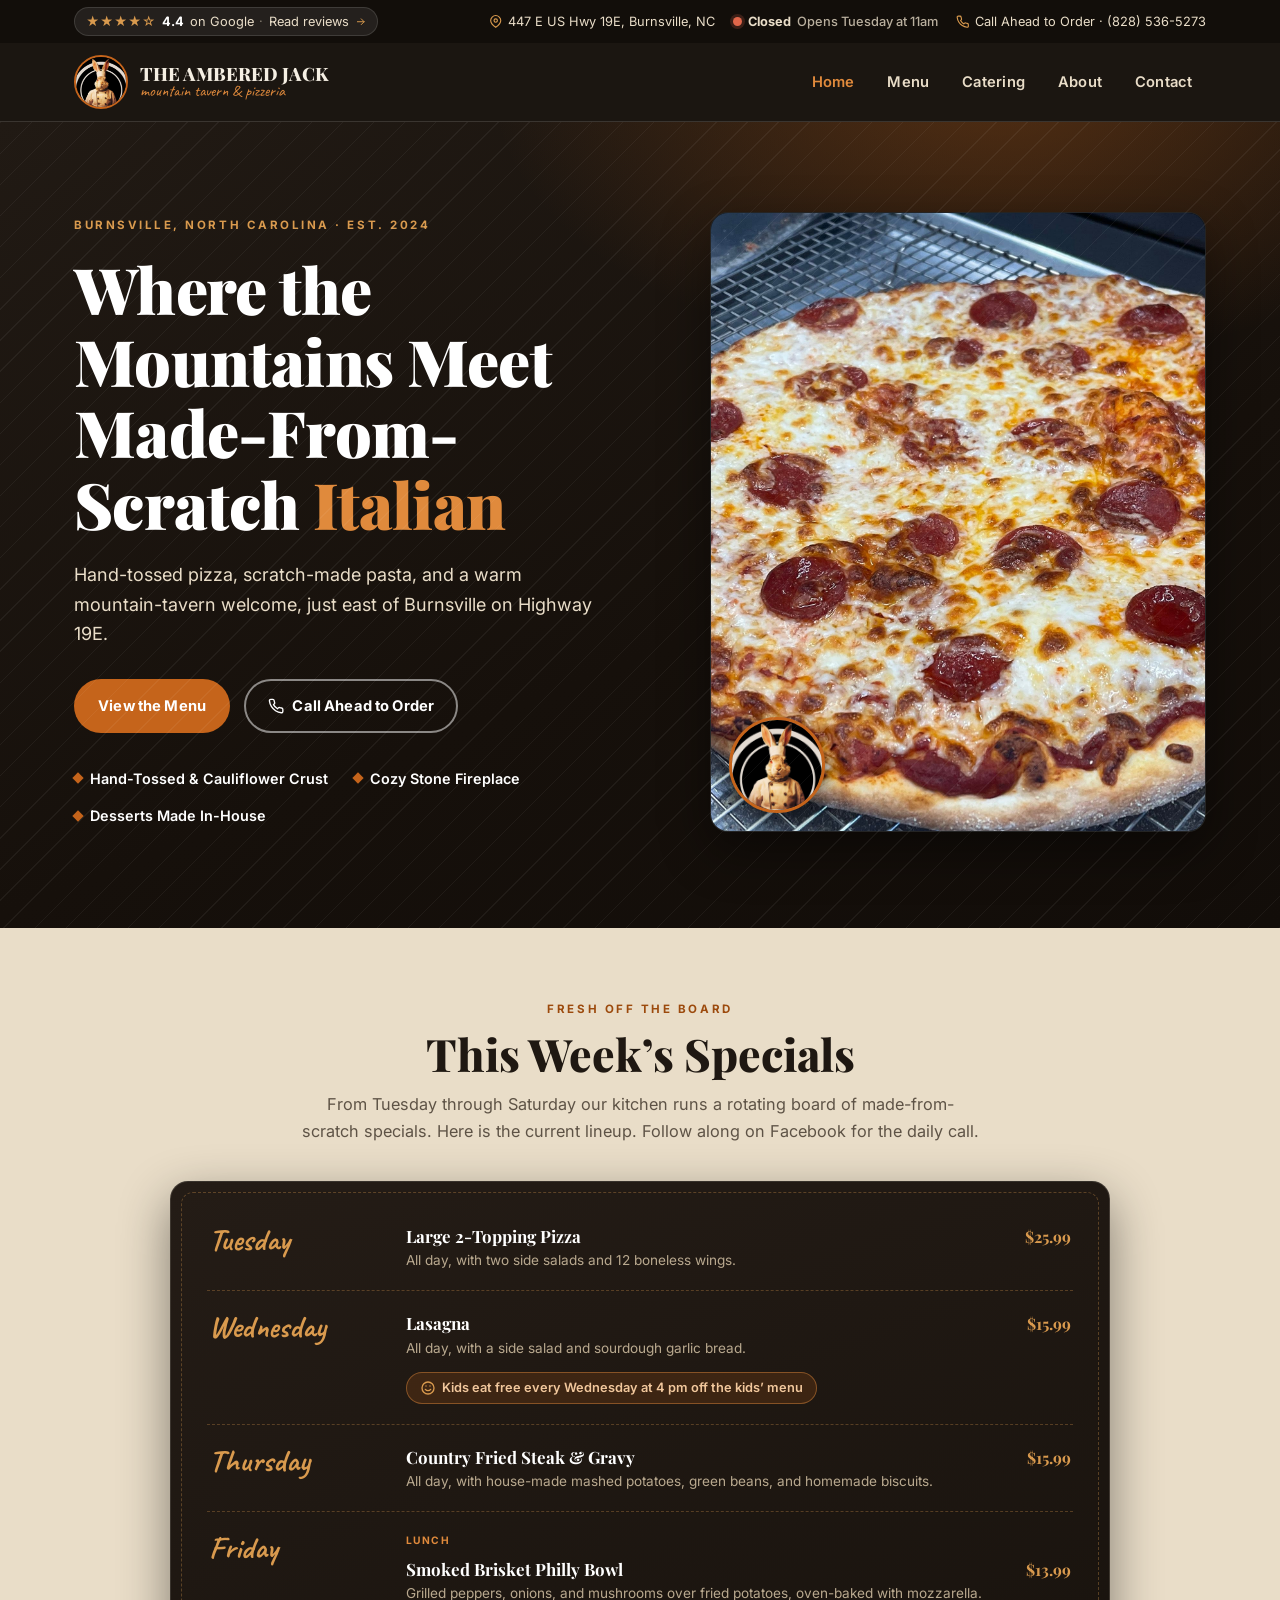
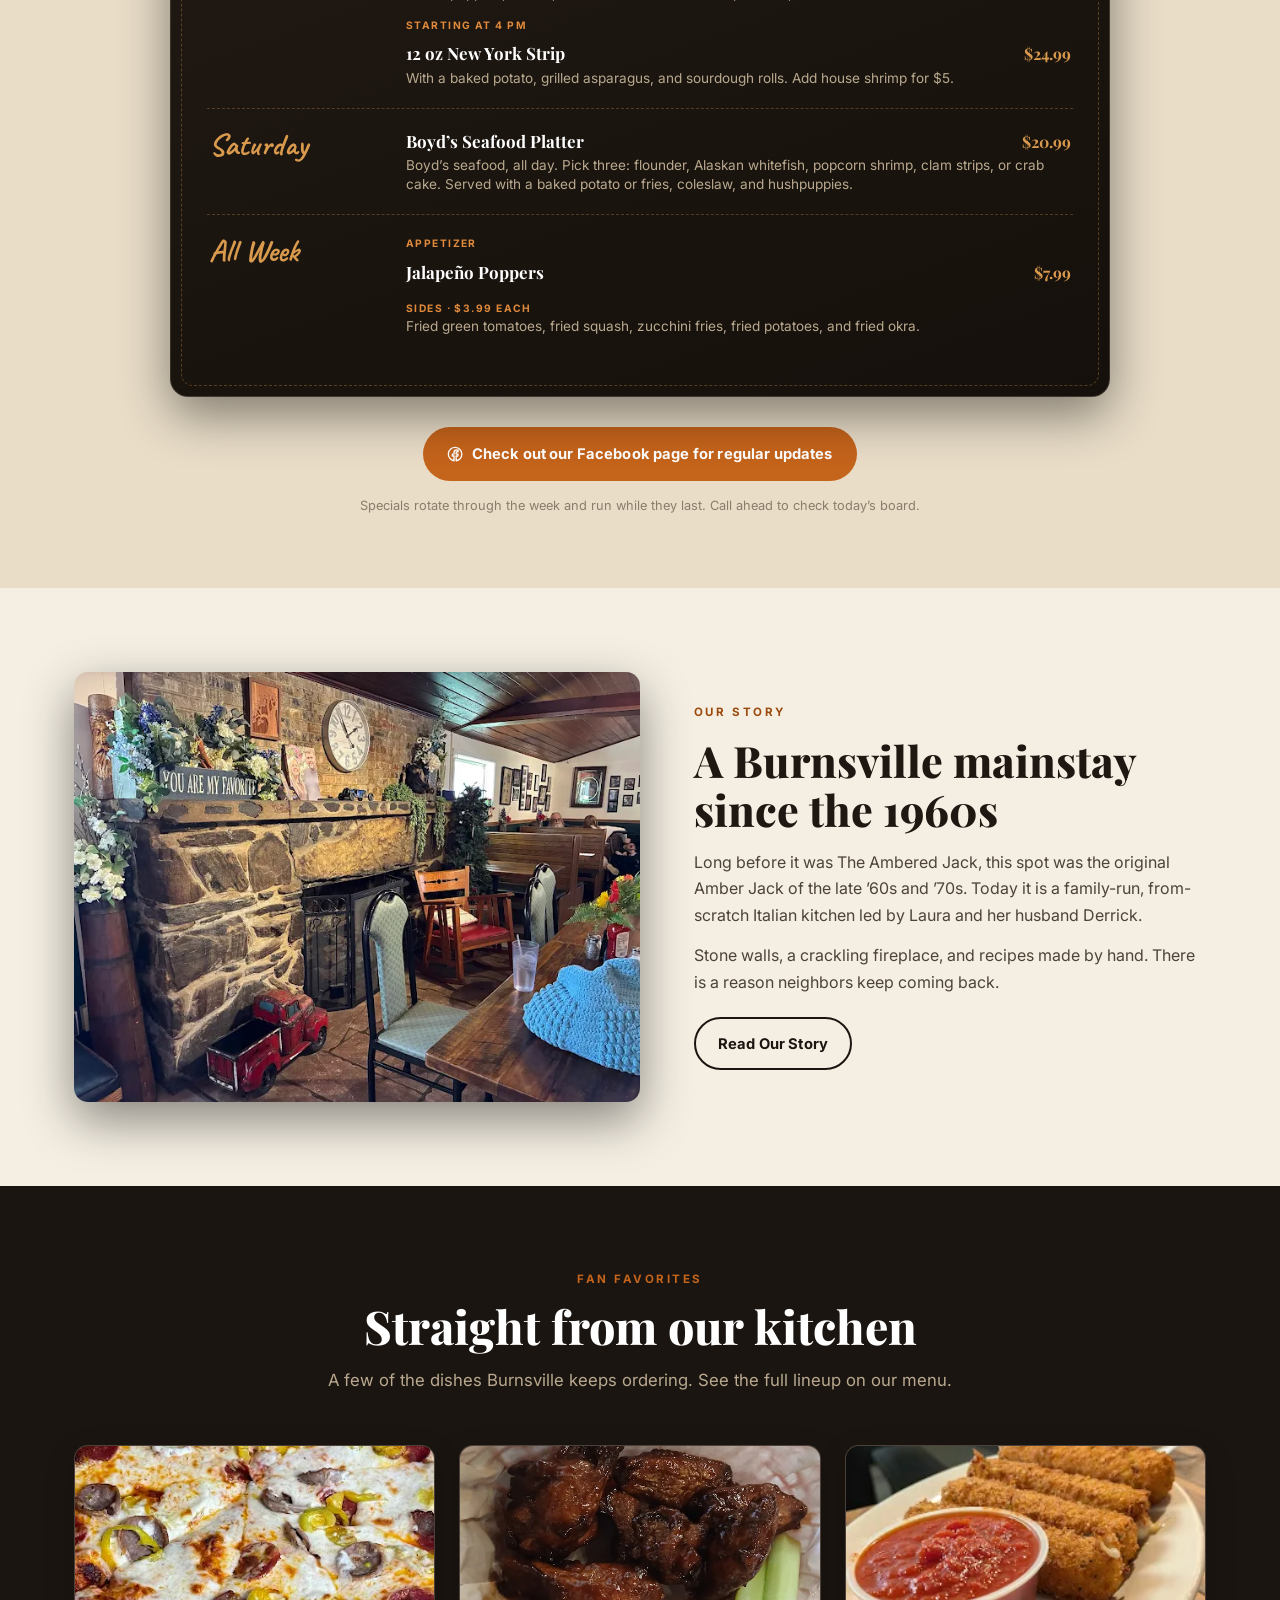
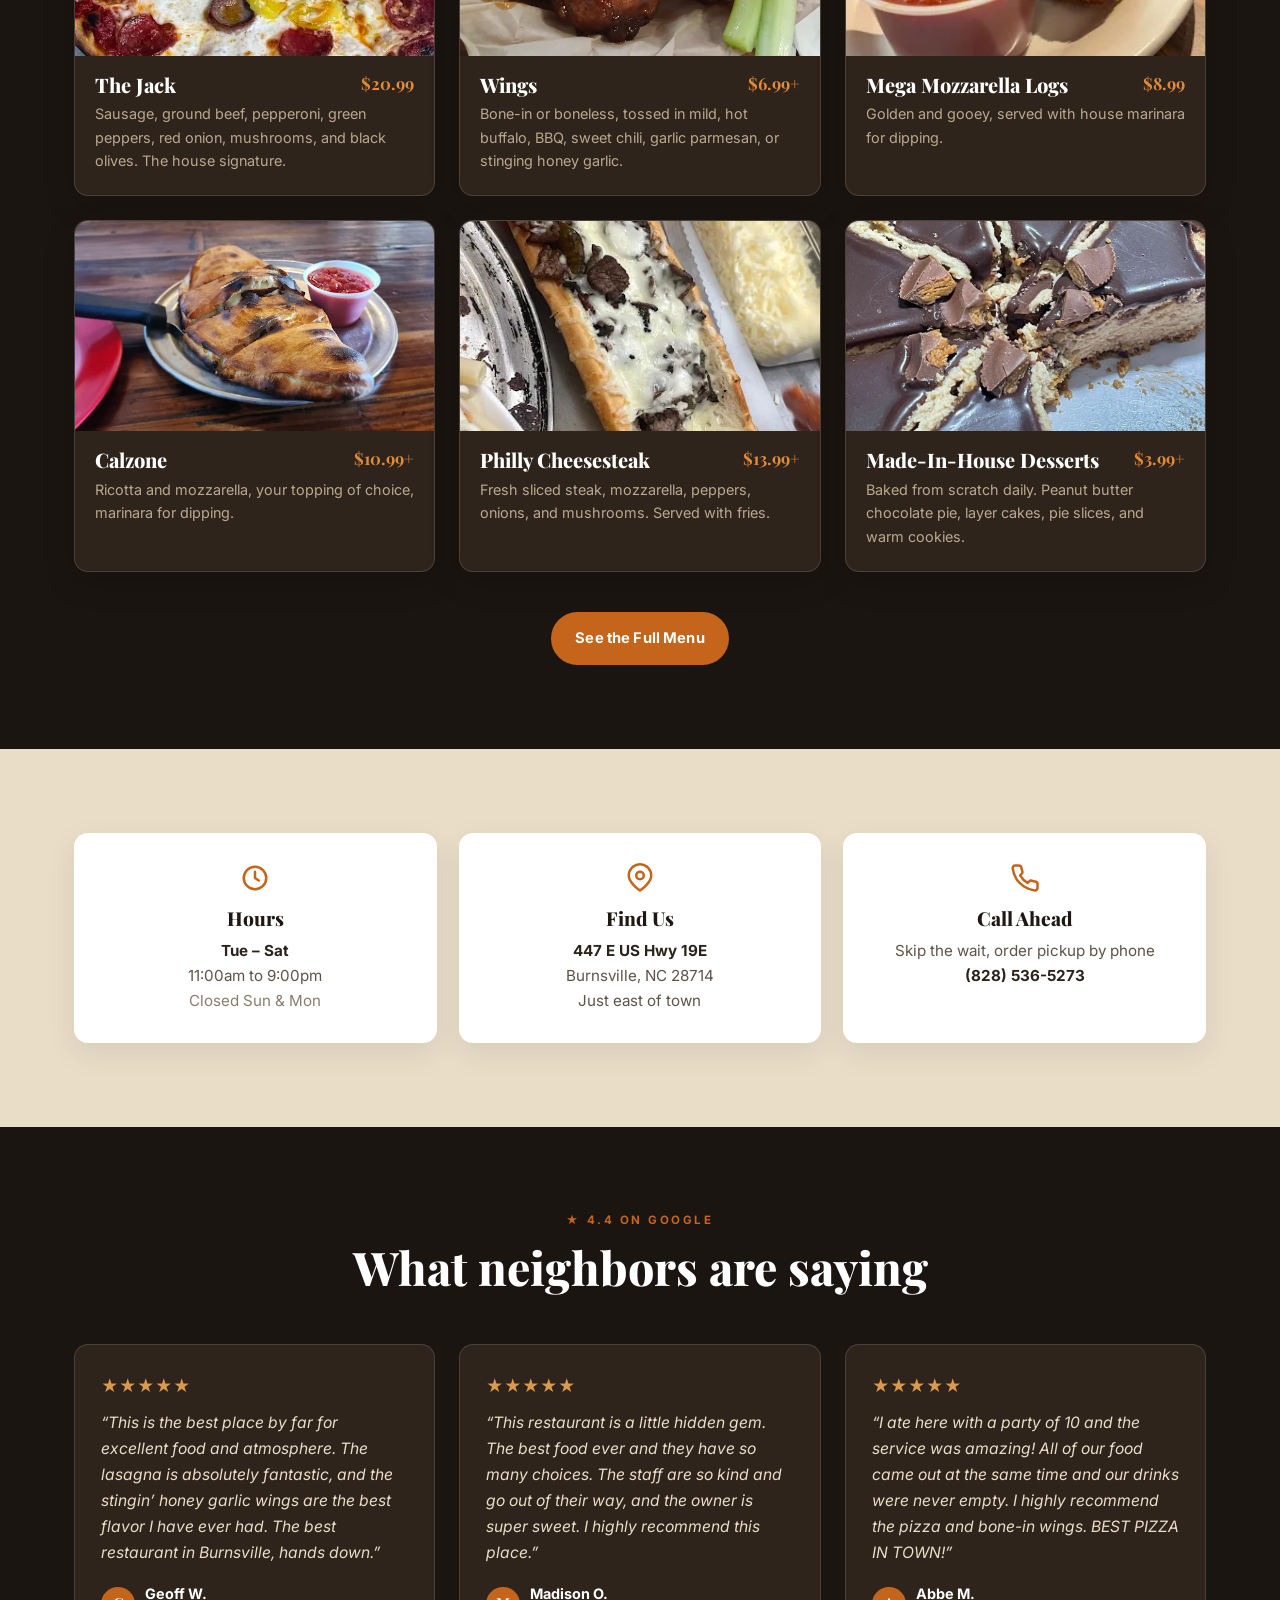
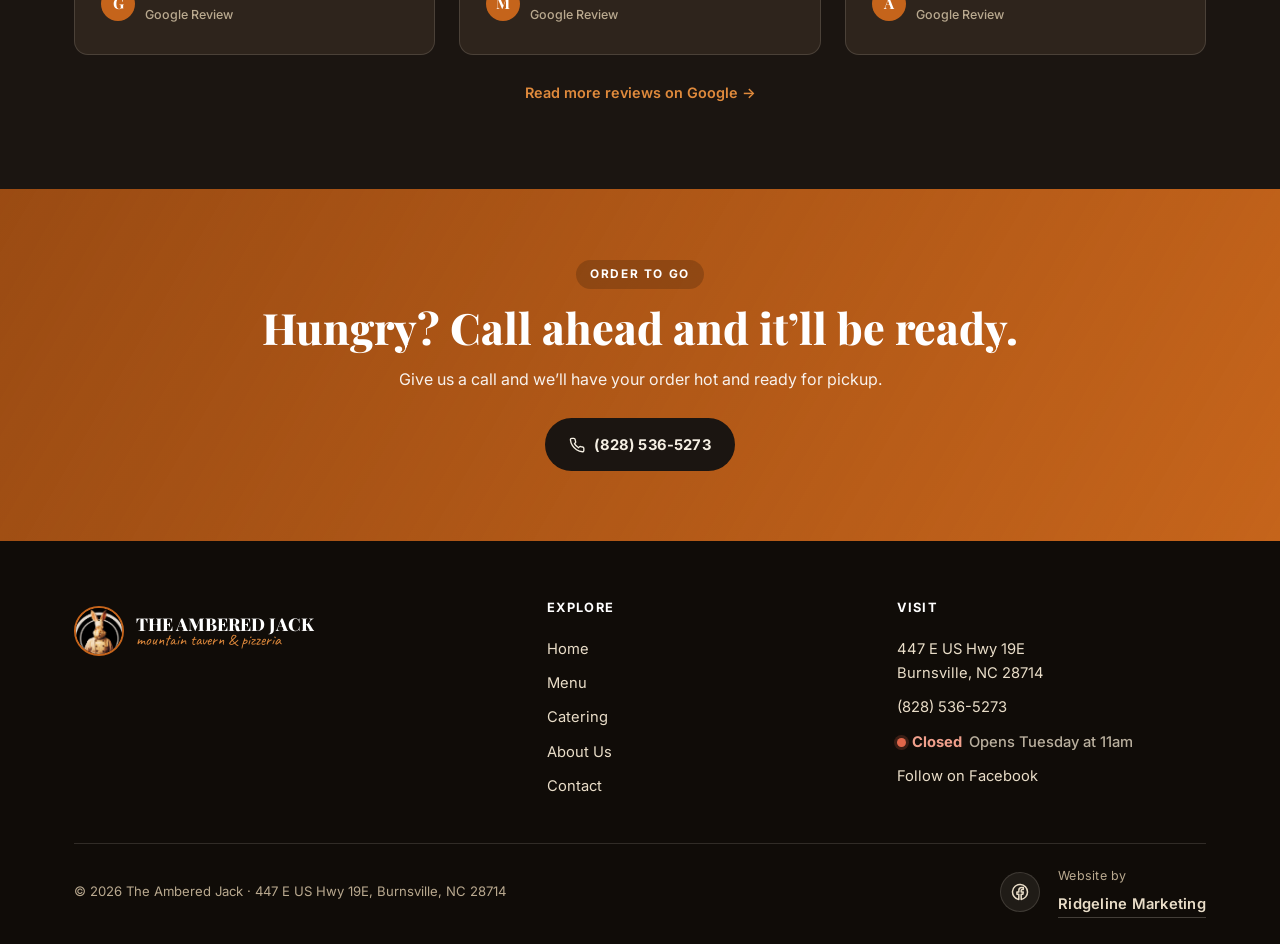
==== commit cc8e0514: "Add All Week appetizer & sides to specials board Jalapeno Poppers $7.99; sides $3.99 each (fried gre" ====
--- a/site/index.html
+++ b/site/index.html
@@ -205,6 +205,16 @@
             </div>
           </div>
 
+          <div class="day-row">
+            <h3 class="day-label">All Week</h3>
+            <div class="day-items">
+              <div class="sp-cat">Appetizer</div>
+              <div class="sp-line"><span class="sp-item">Jalapeño Poppers</span><span class="sp-price">$7.99</span></div>
+              <div class="sp-cat">Sides &middot; $3.99 each</div>
+              <div class="sp-note">Fried green tomatoes, fried squash, zucchini fries, fried potatoes, and fried okra.</div>
+            </div>
+          </div>
+
           <!-- ===== END WEEKLY SPECIALS ===== -->
         </div>
       </div>
